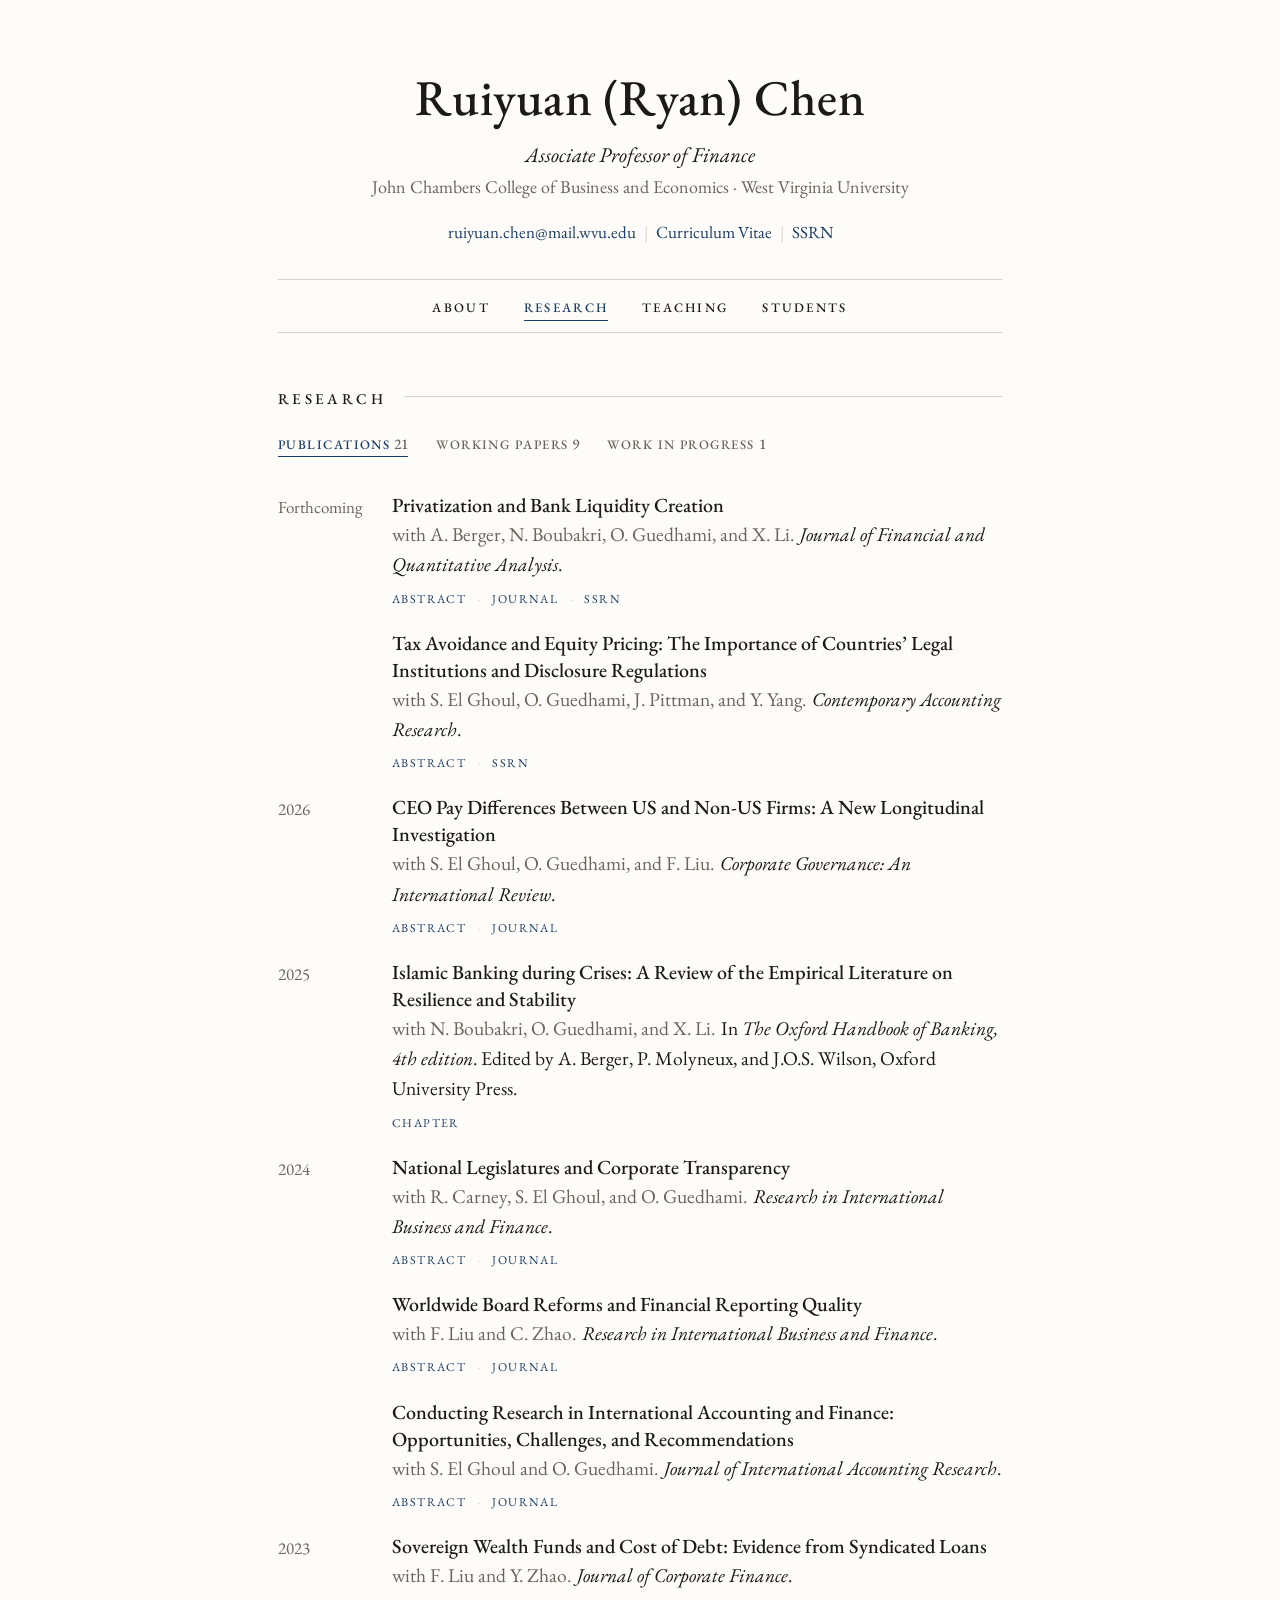
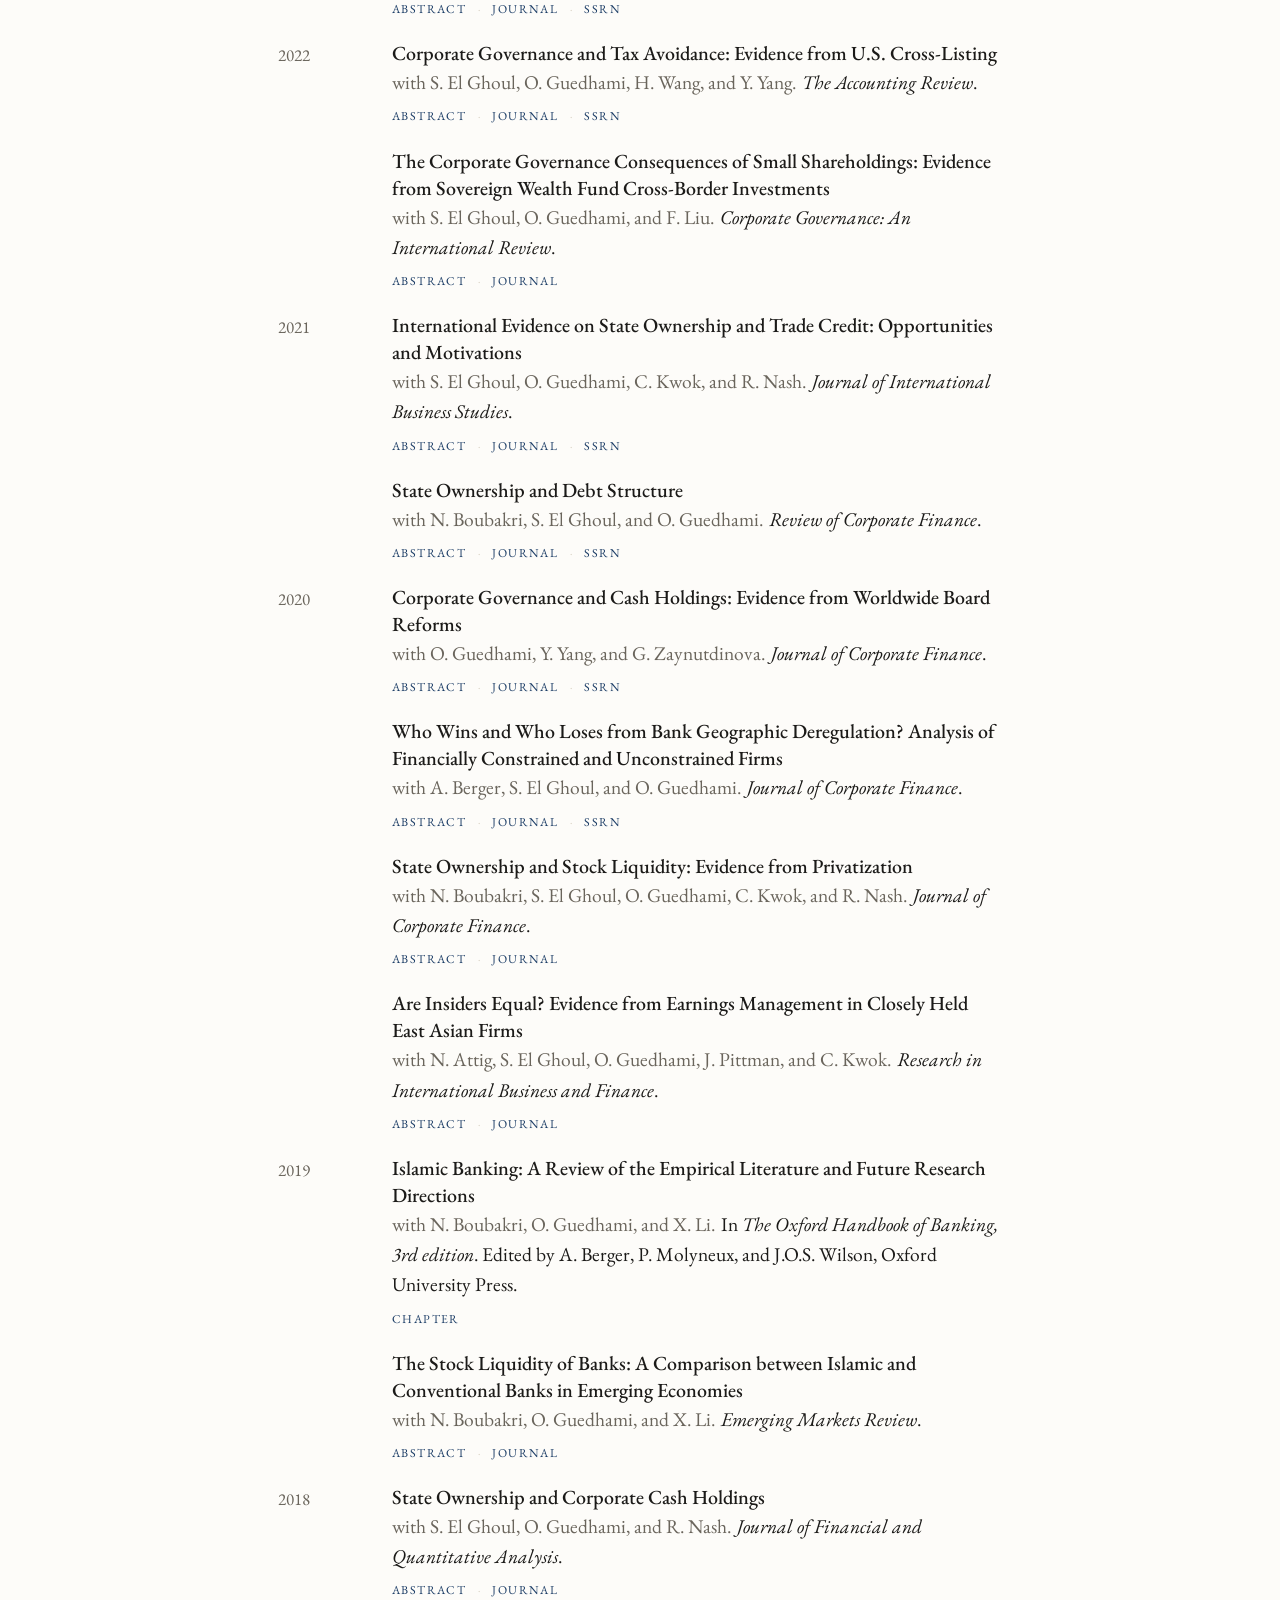
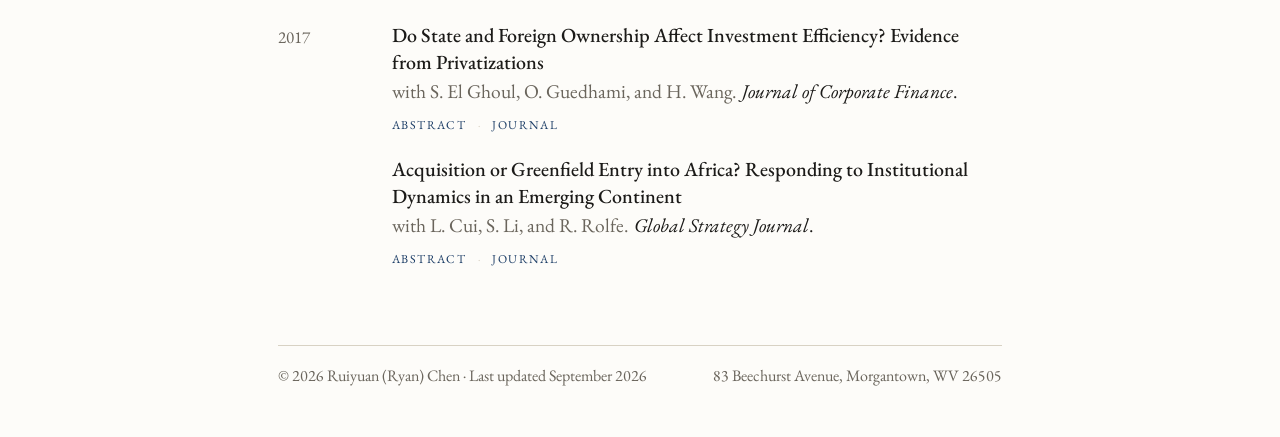
==== publications.html @ dec188d9 "Add files via upload" ====
<!DOCTYPE html>
<html lang="en">
<head>
<meta charset="utf-8">
<meta name="viewport" content="width=device-width, initial-scale=1">
<title>Publications | Ruiyuan (Ryan) Chen</title>
<meta name="description" content="Publications of Ruiyuan (Ryan) Chen, Associate Professor of Finance, West Virginia University.">
<link rel="stylesheet" href="style.css">
</head>
<body>
<div class="wrap">
  <header>
    <h1>Ruiyuan (Ryan) Chen</h1>
    <p class="title-line">Associate Professor of Finance</p>
    <p class="inst">John Chambers College of Business and Economics · West Virginia University</p>
    <p class="contact">
      <a href="mailto:ruiyuan.chen@mail.wvu.edu">ruiyuan.chen@mail.wvu.edu</a><span class="sep">|</span><a href="cv.pdf">Curriculum Vitae</a><span class="sep">|</span><a href="https://papers.ssrn.com/sol3/cf_dev/AbsByAuth.cfm?per_id=2332432">SSRN</a>
      <!-- <span class="sep">|</span><a href="https://scholar.google.com/citations?user=YOUR_ID">Google Scholar</a> -->
    </p>
    <nav aria-label="Sections"><a href="index.html">About</a><a href="publications.html" aria-current="page">Research</a><a href="teaching.html">Teaching</a><a href="students.html">Students</a></nav>
  </header>
  <main>
    <section id="research">
      <h2>Research</h2>
      <nav class="subnav" aria-label="Research sections"><a href="publications.html" aria-current="page">Publications<span class="n">21</span></a><a href="working-papers.html">Working Papers<span class="n">9</span></a><a href="work-in-progress.html">Work in Progress<span class="n">1</span></a></nav>
      <ol class="bib"><li class="entry">
  <span class="yr">Forthcoming</span>
  <div>
    <span class="t"><a href="https://doi.org/10.1017/s0022109026102853">Privatization and Bank Liquidity Creation</a></span>
    <span class="a">with A. Berger, N. Boubakri, O. Guedhami, and X. Li.</span>
    <span class="v"><em>Journal of Financial and Quantitative Analysis</em>.</span>
    <span class="lk"><button type="button" class="abs-toggle" aria-expanded="false" aria-controls="abs-1">Abstract</button> <span class="sep">·</span> <a href="https://doi.org/10.1017/s0022109026102853">Journal</a> <span class="sep">·</span> <a href="https://papers.ssrn.com/sol3/papers.cfm?abstract_id=5033195">SSRN</a></span>
    <div class="abstract" id="abs-1" hidden><p>Building on existing views of state ownership, we examine the impact of banks' privatization on their liquidity creation, a comprehensive measure of net bank output from all portfolio items shown to have favorable economic outcomes. We apply a difference-in-differences approach to over 4,000 banks from 56 countries over 14 years. We find significant increases in liquidity creation post-privatization, consistent with expected changes in incentives, with the impact shaped by the institutional environment. However, privatization reduces liquidity creation during the global financial crisis and other banking crises. Results remain robust to a battery of robustness tests.</p></div>
  </div>
</li>
<li class="entry">
  <span class="yr"></span>
  <div>
    <span class="t"><a href="https://papers.ssrn.com/sol3/papers.cfm?abstract_id=3914068">Tax Avoidance and Equity Pricing: The Importance of Countries’ Legal Institutions and Disclosure Regulations</a></span>
    <span class="a">with S. El Ghoul, O. Guedhami, J. Pittman, and Y. Yang.</span>
    <span class="v"><em>Contemporary Accounting Research</em>.</span>
    <span class="lk"><button type="button" class="abs-toggle" aria-expanded="false" aria-controls="abs-2">Abstract</button> <span class="sep">·</span> <a href="https://papers.ssrn.com/sol3/papers.cfm?abstract_id=3914068">SSRN</a></span>
    <div class="abstract" id="abs-2" hidden><p>In cross-country research, we examine the importance of tax avoidance to equity pricing, and the role that institutional infrastructure may play in shaping this link. Analyzing a sample of firms from 58 non-U.S. countries, we report strong, robust evidence that equity financing costs rise when firms take more aggressive tax positions. Additional analysis implies that stricter investor protection institutions and sound disclosure regulation alleviate investors' concerns about insider diversion, moderating the positive impact of tax avoidance on equity pricing. Collectively, our results suggest that investors recognize the complementarity between insider diversion and tax avoidance in less protective environments.</p></div>
  </div>
</li>
<li class="entry">
  <span class="yr">2026</span>
  <div>
    <span class="t"><a href="https://doi.org/10.1111/corg.70021">CEO Pay Differences Between US and Non-US Firms: A New Longitudinal Investigation</a></span>
    <span class="a">with S. El Ghoul, O. Guedhami, and F. Liu.</span>
    <span class="v"><em>Corporate Governance: An International Review</em>.</span>
    <span class="lk"><button type="button" class="abs-toggle" aria-expanded="false" aria-controls="abs-3">Abstract</button> <span class="sep">·</span> <a href="https://doi.org/10.1111/corg.70021">Journal</a></span>
    <div class="abstract" id="abs-3" hidden><p>Public and academic debates typically portray US CEOs as exceptionally well paid. Yet, evidence on the existence and magnitude of a US CEO pay premium is mixed and dated. This study uses an expanded, longitudinal dataset to identify whether such a pay premium exists and explores potential differences across countries, time, and governance and institutional contexts.</p><p>Using a dataset of over 42,000 firm-year observations from 34 countries during 2001–2018, we document a persistent but heterogeneous US CEO pay premium. Compared with non-US peers, US CEOs receive 23% more total pay and 20% more equity-based compensation, on average, particularly in comparison with CEOs in non-G7 versus G7 countries. Propensity score matching confirms that the results are not driven by systematic firm differences, and analyses of top earners show that these outliers amplify but do not generate the premium. Say-on-pay rules reduce overall pay gaps but intensify the equity-based share. Internationalization raises CEO pay levels, whereas “Americanization” (i.e., US ownership, directors, and cross-listings) boosts both total pay and equity incentives, especially among non-G7 firms. Cohort and time-series analyses reveal convergence in total pay for more recent IPOs and years, but equity-based premiums remain consistently positive.</p></div>
  </div>
</li>
<li class="entry">
  <span class="yr">2025</span>
  <div>
    <span class="t"><a href="https://doi.org/10.1093/oxfordhb/9780198897071.013.20">Islamic Banking during Crises: A Review of the Empirical Literature on Resilience and Stability</a></span>
    <span class="a">with N. Boubakri, O. Guedhami, and X. Li.</span>
    <span class="v">In <em>The Oxford Handbook of Banking, 4th edition</em>. Edited by A. Berger, P. Molyneux, and J.O.S. Wilson, Oxford University Press.</span>
    <span class="lk"><a href="https://doi.org/10.1093/oxfordhb/9780198897071.013.20">Chapter</a></span>
    
  </div>
</li>
<li class="entry">
  <span class="yr">2024</span>
  <div>
    <span class="t"><a href="https://doi.org/10.1016/j.ribaf.2024.102441">National Legislatures and Corporate Transparency</a></span>
    <span class="a">with R. Carney, S. El Ghoul, and O. Guedhami.</span>
    <span class="v"><em>Research in International Business and Finance</em>.</span>
    <span class="lk"><button type="button" class="abs-toggle" aria-expanded="false" aria-controls="abs-5">Abstract</button> <span class="sep">·</span> <a href="https://doi.org/10.1016/j.ribaf.2024.102441">Journal</a></span>
    <div class="abstract" id="abs-5" hidden><p><b>Purpose</b> – The purpose of this study is to posit and test whether the presence and structure of national legislatures can account for the varying degree of corporate transparency displayed by firms operating in emerging economies.</p><p><b>Design/methodology/approach</b> – We conducted tests using a sample of 226,088 firm-level observations spanning 81 countries over the period 1990–2014.</p><p><b>Findings</b> – Firms located in political regimes which lack national legislatures display a lower level of transparency than those in regimes with semi-competitive legislative elections, and these in turn display lower transparency than firms located in countries with competitive elections.</p><p><b>Research implications</b> – Although scholars have emphasized the importance of investigating how institutions impact corporate transparency, and the research opportunities associated with studying these dynamics in the context of emerging economies, we are unaware of any prior work that differentiates among the types of formal institutional structures found among authoritarian regimes. Given that around two-thirds of emerging economies are governed by an authoritarian regime, our study begins to address an important gap in the literature by showing how the make-up of national legislatures influences firm outcomes with respect to an arena that is fundamental to the functioning of a market economy – information disclosure.</p><p><b>Originality/value</b> – We introduce a novel measure of institutional variation – multi-party legislatures. For decades, theoretical work has focused on firm performance in the context of advanced economies. But because they are almost always democratic, there is no variation with regard to whether the legislature allows for multi-party representation. By allowing this institutional structure to vary, we extend the understanding of corporate transparency in nondemocracies, the most common form of government among emerging economies.</p></div>
  </div>
</li>
<li class="entry">
  <span class="yr"></span>
  <div>
    <span class="t"><a href="https://doi.org/10.1016/j.ribaf.2024.102239">Worldwide Board Reforms and Financial Reporting Quality</a></span>
    <span class="a">with F. Liu and C. Zhao.</span>
    <span class="v"><em>Research in International Business and Finance</em>.</span>
    <span class="lk"><button type="button" class="abs-toggle" aria-expanded="false" aria-controls="abs-6">Abstract</button> <span class="sep">·</span> <a href="https://doi.org/10.1016/j.ribaf.2024.102239">Journal</a></span>
    <div class="abstract" id="abs-6" hidden><p>This study assesses whether and how corporate board reforms affect firms' financial reporting practices. Using a sample of 40 countries and employing a difference-in-differences design, we find that corporate board reforms reduce firms' real earnings manipulation and discretionary accruals. These results remain robust after addressing endogeneity concerns and conducting additional robustness tests. Further analyses show that the decrease in earnings management following board reforms is attributable to the mitigation of agency problems and information asymmetry. By shedding light on this mechanism, our paper contributes to the literature by demonstrating how board reforms can enhance firm value.</p></div>
  </div>
</li>
<li class="entry">
  <span class="yr"></span>
  <div>
    <span class="t"><a href="https://doi.org/10.2308/jiar-2023-017">Conducting Research in International Accounting and Finance: Opportunities, Challenges, and Recommendations</a></span>
    <span class="a">with S. El Ghoul and O. Guedhami.</span>
    <span class="v"><em>Journal of International Accounting Research</em>.</span>
    <span class="lk"><button type="button" class="abs-toggle" aria-expanded="false" aria-controls="abs-7">Abstract</button> <span class="sep">·</span> <a href="https://doi.org/10.2308/jiar-2023-017">Journal</a></span>
    <div class="abstract" id="abs-7" hidden><p>We aim to raise awareness of the benefits of conducting international research rather than just single-country studies (which tend to be dominated by U.S. data). We outline the key challenges in terms of data collection and empirical design and propose various data sources for country-level variables, including formal and informal institutions. We also describe several hands-on approaches that are suitable in a crosscountry setting.</p></div>
  </div>
</li>
<li class="entry">
  <span class="yr">2023</span>
  <div>
    <span class="t"><a href="https://doi.org/10.1016/j.jcorpfin.2023.102446">Sovereign Wealth Funds and Cost of Debt: Evidence from Syndicated Loans</a></span>
    <span class="a">with F. Liu and Y. Zhao.</span>
    <span class="v"><em>Journal of Corporate Finance</em>.</span>
    <span class="lk"><button type="button" class="abs-toggle" aria-expanded="false" aria-controls="abs-8">Abstract</button> <span class="sep">·</span> <a href="https://doi.org/10.1016/j.jcorpfin.2023.102446">Journal</a> <span class="sep">·</span> <a href="https://papers.ssrn.com/sol3/papers.cfm?abstract_id=4361374">SSRN</a></span>
    <div class="abstract" id="abs-8" hidden><p>We examine how sovereign wealth fund (SWF) investments affect target firms' cost of debt. Using a large sample across 39 countries from 2004 to 2019, and applying a difference-in-differences (DiD) approach, we find that the loan spread of target firms decreases after equity investment by SWFs. This result holds when we use alternative specifications, and address endogeneity issues. Moreover, the negative effect is more pronounced for borrowing firms with higher risk. We also show that SWFs help reduce the cost of debt when they have a strong connection with the lead banks.</p></div>
  </div>
</li>
<li class="entry">
  <span class="yr">2022</span>
  <div>
    <span class="t"><a href="https://doi.org/10.2308/tar-2019-0296">Corporate Governance and Tax Avoidance: Evidence from U.S. Cross-Listing</a></span>
    <span class="a">with S. El Ghoul, O. Guedhami, H. Wang, and Y. Yang.</span>
    <span class="v"><em>The Accounting Review</em>.</span>
    <span class="lk"><button type="button" class="abs-toggle" aria-expanded="false" aria-controls="abs-9">Abstract</button> <span class="sep">·</span> <a href="https://doi.org/10.2308/tar-2019-0296">Journal</a> <span class="sep">·</span> <a href="https://papers.ssrn.com/sol3/papers.cfm?abstract_id=3409587">SSRN</a></span>
    <div class="abstract" id="abs-9" hidden><p>Using a sample of firms from 51 countries and a difference-in-differences approach that exploits corporate governance shocks induced by cross-listing in the U.S., we find that firms tend to engage in less tax avoidance after cross-listing. This effect is more pronounced for firms that experience significant improvements in corporate governance, and for firms from countries with weaker shareholder protection and disclosure requirements. Taken together, the results indicate that cross-listing in the U.S. helps align the interests of managers and shareholders and reduces managerial diversion.</p></div>
  </div>
</li>
<li class="entry">
  <span class="yr"></span>
  <div>
    <span class="t"><a href="https://doi.org/10.1111/corg.12445">The Corporate Governance Consequences of Small Shareholdings: Evidence from Sovereign Wealth Fund Cross-Border Investments</a></span>
    <span class="a">with S. El Ghoul, O. Guedhami, and F. Liu.</span>
    <span class="v"><em>Corporate Governance: An International Review</em>.</span>
    <span class="lk"><button type="button" class="abs-toggle" aria-expanded="false" aria-controls="abs-10">Abstract</button> <span class="sep">·</span> <a href="https://doi.org/10.1111/corg.12445">Journal</a></span>
    <div class="abstract" id="abs-10" hidden><p><b>Research Question/Issue:</b> Existing research on sovereign wealth funds (SWFs) has largely explored how they affect target firm value, overlooking the role they play in corporate governance. This paper examines the impact of SWFs' cross-border equity acquisitions on targets' corporate governance and the role the institutional environment of SWF countries plays in shaping this impact.</p><p><b>Research Findings/Insights:</b> We use a difference-in-differences approach and find that, on average, SWF investments are negatively related to target firms' corporate governance. This impact holds for small SWF cross-border equity investments only and is stronger for firms that are weakly governed and for those located in jurisdictions with weak shareholder protection. The negative relation is more pronounced when SWFs' home countries have lower-quality investor protection, corruption control, governmental effectiveness, and law enforcement than their host countries. We find further that SWF investments are positively associated with target firms' earnings management and negatively associated with investment efficiency. Finally, target firm value is found to decrease after SWF investments.</p><p><b>Theoretical/Academic Implications:</b> The evidence that SWFs' small equity investments are detrimental to target firms' corporate governance is broadly consistent with the view that SWFs are passive investors. Managers can exploit this passivity, as evidenced by higher earnings management, reduced investment efficiency, and lower firm value.</p><p><b>Practitioner/Policy Implications:</b> This study has important policy implications for investors, SWF managers, and policymakers. The passive role of SWFs in corporate governance should prompt minority shareholders to look for alternative monitoring mechanisms. Moreover, SWF managers may realize the need to target firms with strong corporate governance at the outset to compensate for the post-acquisition decline. Host country policymakers may need to condition SWF investments on commitments to improve the corporate governance of investee firms, which would be akin to the performance requirements imposed on inward foreign direct investment (FDI). This is particularly relevant for SWFs from countries with weak institutions that are targeting countries with strong institutions.</p></div>
  </div>
</li>
<li class="entry">
  <span class="yr">2021</span>
  <div>
    <span class="t"><a href="https://doi.org/10.1057/s41267-021-00406-5">International Evidence on State Ownership and Trade Credit: Opportunities and Motivations</a></span>
    <span class="a">with S. El Ghoul, O. Guedhami, C. Kwok, and R. Nash.</span>
    <span class="v"><em>Journal of International Business Studies</em>.</span>
    <span class="lk"><button type="button" class="abs-toggle" aria-expanded="false" aria-controls="abs-11">Abstract</button> <span class="sep">·</span> <a href="https://doi.org/10.1057/s41267-021-00406-5">Journal</a> <span class="sep">·</span> <a href="https://papers.ssrn.com/sol3/papers.cfm?abstract_id=3103467">SSRN</a></span>
    <div class="abstract" id="abs-11" hidden><p>Recent events, most notably the Global Financial Crisis and the COVID-19 pandemic, have made it increasingly apparent that liquidity is synonymous with corporate survival. In this paper, we explore how governments can fulfill an important need as suppliers of liquidity. Building on the financing advantage view of state ownership, we theorize how state-owned enterprises (SOEs) may provide capital by offering trade credit to customer firms. The data indicate a positive relation between the level of state ownership and the provision of trade credit. Using an institution-focused framework, we further determine that the nation's institutional environment systematically affects the opportunities and motivations for SOEs to grant trade credit. Specifically, we find that SOEs grant more trade credit in countries with less developed financial markets, weaker legal protection of creditors, less comprehensive information-sharing mechanisms, more collectivist societies, left-wing governments, and higher levels of unemployment. Firm-level factors also influence the credit-granting decisions of SOEs, with SOEs with lower levels of state ownership and higher extents of internationalization offering lower amounts of trade credit. Overall, our study offers novel insights regarding the important role of state-owned firms as providers of liquidity.</p></div>
  </div>
</li>
<li class="entry">
  <span class="yr"></span>
  <div>
    <span class="t"><a href="https://doi.org/10.1561/114.00000006">State Ownership and Debt Structure</a></span>
    <span class="a">with N. Boubakri, S. El Ghoul, and O. Guedhami.</span>
    <span class="v"><em>Review of Corporate Finance</em>.</span>
    <span class="lk"><button type="button" class="abs-toggle" aria-expanded="false" aria-controls="abs-12">Abstract</button> <span class="sep">·</span> <a href="https://doi.org/10.1561/114.00000006">Journal</a> <span class="sep">·</span> <a href="https://papers.ssrn.com/sol3/papers.cfm?abstract_id=3773588">SSRN</a></span>
    <div class="abstract" id="abs-12" hidden><p>We provide the first firm-level evidence of the relation between state ownership and debt structure. Using an international sample of newly privatized firms (NPFs) from 76 countries over the 1998–2017 period, we find that state ownership is associated with a more diversified debt structure. This evidence is more pronounced for higher levels of state control, and is robust to accounting for endogeneity, using alternative samples, and controlling for other owner types. Additional analysis shows that our main evidence is consistent with the soft budget constraint, political, and social views of state ownership. Our results have several policy implications for financial system stability and the efficient allocation of financial resources in the economy.</p></div>
  </div>
</li>
<li class="entry">
  <span class="yr">2020</span>
  <div>
    <span class="t"><a href="https://doi.org/10.1016/j.jcorpfin.2020.101771">Corporate Governance and Cash Holdings: Evidence from Worldwide Board Reforms</a></span>
    <span class="a">with O. Guedhami, Y. Yang, and G. Zaynutdinova.</span>
    <span class="v"><em>Journal of Corporate Finance</em>.</span>
    <span class="lk"><button type="button" class="abs-toggle" aria-expanded="false" aria-controls="abs-13">Abstract</button> <span class="sep">·</span> <a href="https://doi.org/10.1016/j.jcorpfin.2020.101771">Journal</a> <span class="sep">·</span> <a href="https://papers.ssrn.com/sol3/papers.cfm?abstract_id=3554827">SSRN</a></span>
    <div class="abstract" id="abs-13" hidden><p>Using staggered board reforms as a quasi-natural experiment and a difference-in-differences approach, this study examines the impact of corporate governance on cash holdings in 41 countries. We find that board reforms are followed by significant reductions in cash holdings. This effect is more pronounced for firms with weaker pre-reform corporate governance and for firms from countries with weaker institutional environments. Analysis of cash spending suggests that, following board reforms, firms are more likely to use cash to increase R&amp;D expenditures, dividend payouts, and share repurchases, but not to increase capital or acquisition expenditures. Finally, the results indicate that enhanced corporate governance following board reforms leads to higher (lower) cash (dividend payouts) values, consistent with the view that board reforms strengthen corporate governance.</p></div>
  </div>
</li>
<li class="entry">
  <span class="yr"></span>
  <div>
    <span class="t"><a href="https://doi.org/10.1016/j.jcorpfin.2020.101775">Who Wins and Who Loses from Bank Geographic Deregulation? Analysis of Financially Constrained and Unconstrained Firms</a></span>
    <span class="a">with A. Berger, S. El Ghoul, and O. Guedhami.</span>
    <span class="v"><em>Journal of Corporate Finance</em>.</span>
    <span class="lk"><button type="button" class="abs-toggle" aria-expanded="false" aria-controls="abs-14">Abstract</button> <span class="sep">·</span> <a href="https://doi.org/10.1016/j.jcorpfin.2020.101775">Journal</a> <span class="sep">·</span> <a href="https://papers.ssrn.com/sol3/papers.cfm?abstract_id=3185751">SSRN</a></span>
    <div class="abstract" id="abs-14" hidden><p>A key issue in the finance-growth nexus literature is endogeneity – economic growth may drive finance as well as finance driving growth. Some research addresses endogeneity using relatively exogenous shocks from U.S. bank geographic deregulation, often documenting favorable economic effects. We connect deregulation shocks for the first time to individual firm growth in a model that differentiates sources of external financing – short-term debt, long-term debt, and equity. Our results suggest that deregulation increases firm growth overall and this growth is fueled by all three external funding sources. However, benefits accrue only to relatively financially unconstrained firms, while relatively constrained firms lose.</p></div>
  </div>
</li>
<li class="entry">
  <span class="yr"></span>
  <div>
    <span class="t"><a href="https://doi.org/10.1016/j.jcorpfin.2020.101763">State Ownership and Stock Liquidity: Evidence from Privatization</a></span>
    <span class="a">with N. Boubakri, S. El Ghoul, O. Guedhami, C. Kwok, and R. Nash.</span>
    <span class="v"><em>Journal of Corporate Finance</em>.</span>
    <span class="lk"><button type="button" class="abs-toggle" aria-expanded="false" aria-controls="abs-15">Abstract</button> <span class="sep">·</span> <a href="https://doi.org/10.1016/j.jcorpfin.2020.101763">Journal</a></span>
    <div class="abstract" id="abs-15" hidden><p>We provide unique firm-level evidence of the relation between state ownership and stock liquidity. Using a broad sample of newly privatized firms (NPFs) from 53 countries over the period 1994–2014, our study identifies a non-monotonic association between state ownership and stock liquidity. The inverse U-shaped relation is consistent with trade-offs between costs and benefits of state ownership and suggests an optimal level of government shareholdings that maximizes stock liquidity of NPFs. We further identify that the inflection point from the cost/benefit trade-off is contingent upon characteristics of the nation's institutional environment.</p></div>
  </div>
</li>
<li class="entry">
  <span class="yr"></span>
  <div>
    <span class="t"><a href="https://doi.org/10.1016/j.ribaf.2020.101243">Are Insiders Equal? Evidence from Earnings Management in Closely Held East Asian Firms</a></span>
    <span class="a">with N. Attig, S. El Ghoul, O. Guedhami, J. Pittman, and C. Kwok.</span>
    <span class="v"><em>Research in International Business and Finance</em>.</span>
    <span class="lk"><button type="button" class="abs-toggle" aria-expanded="false" aria-controls="abs-16">Abstract</button> <span class="sep">·</span> <a href="https://doi.org/10.1016/j.ribaf.2020.101243">Journal</a></span>
    <div class="abstract" id="abs-16" hidden><p>In analyzing newly collected data on the ultimate ownership structure of publicly traded firms in nine East Asian economies, we contribute to international accounting research by providing evidence on earnings management in insider-controlled firms in this region. We find that family-controlled firms engage in less (more) accrual-based (real) earnings management than other insider-controlled firms. Our analysis suggests that controlling families, unlike other types of ultimate owners, tend to substitute real earnings management for accrual-based earnings management. To help empirically clarify the role that two incentives (entrenchment versus signaling) play in driving the substitution between real and accruals-based earnings management, we examine their valuation impact and find that both types negatively affect the future valuation of family firms. In another set of results consistent with expectations, we document that country-level investor protection and firm external financing demand shape the practice of earnings management in family-controlled firms.</p></div>
  </div>
</li>
<li class="entry">
  <span class="yr">2019</span>
  <div>
    <span class="t"><a href="https://doi.org/10.1093/oxfordhb/9780198824633.013.13">Islamic Banking: A Review of the Empirical Literature and Future Research Directions</a></span>
    <span class="a">with N. Boubakri, O. Guedhami, and X. Li.</span>
    <span class="v">In <em>The Oxford Handbook of Banking, 3rd edition</em>. Edited by A. Berger, P. Molyneux, and J.O.S. Wilson, Oxford University Press.</span>
    <span class="lk"><a href="https://doi.org/10.1093/oxfordhb/9780198824633.013.13">Chapter</a></span>
    
  </div>
</li>
<li class="entry">
  <span class="yr"></span>
  <div>
    <span class="t"><a href="https://doi.org/10.1016/j.ememar.2019.03.006">The Stock Liquidity of Banks: A Comparison between Islamic and Conventional Banks in Emerging Economies</a></span>
    <span class="a">with N. Boubakri, O. Guedhami, and X. Li.</span>
    <span class="v"><em>Emerging Markets Review</em>.</span>
    <span class="lk"><button type="button" class="abs-toggle" aria-expanded="false" aria-controls="abs-18">Abstract</button> <span class="sep">·</span> <a href="https://doi.org/10.1016/j.ememar.2019.03.006">Journal</a></span>
    <div class="abstract" id="abs-18" hidden><p>We explore the stock liquidity of Islamic banks (IBs) and matching conventional banks (CBs) in emerging economies. We find that IBs have higher stock liquidity than CBs, suggesting that investors prefer IBs' stocks and neglect what they consider to be “sin stocks” (i.e., CBs' stocks), which do not conform to their religious beliefs. We also find that the liquidity effects are particularly important for small IBs, and during the global financial crisis. This evidence is stronger in countries with less developed banking sectors and weaker bank supervision and regulation. Hence, faith-driven investors tend to value more norm-conforming stocks (i.e., IBs) during times of distress and uncertainty, and in weaker regulatory environments.</p></div>
  </div>
</li>
<li class="entry">
  <span class="yr">2018</span>
  <div>
    <span class="t"><a href="https://doi.org/10.1017/s0022109018000236">State Ownership and Corporate Cash Holdings</a></span>
    <span class="a">with S. El Ghoul, O. Guedhami, and R. Nash.</span>
    <span class="v"><em>Journal of Financial and Quantitative Analysis</em>.</span>
    <span class="lk"><button type="button" class="abs-toggle" aria-expanded="false" aria-controls="abs-19">Abstract</button> <span class="sep">·</span> <a href="https://doi.org/10.1017/s0022109018000236">Journal</a></span>
    <div class="abstract" id="abs-19" hidden><p>Using a unique sample of newly privatized firms from 59 countries, this article provides new evidence about the agency costs of state ownership and new insight into the corporate governance role of country-level institutions. Consistent with agency theory, we find strong and robust evidence that state ownership is positively related to corporate cash holdings. Moreover, we find that the strength of country-level institutions affects the relation between state ownership and the value of cash holdings. In particular, as state ownership increases, markets discount the value of cash holdings more in countries with weaker institutions.</p></div>
  </div>
</li>
<li class="entry">
  <span class="yr">2017</span>
  <div>
    <span class="t"><a href="https://doi.org/10.1016/j.jcorpfin.2014.09.001">Do State and Foreign Ownership Affect Investment Efficiency? Evidence from Privatizations</a></span>
    <span class="a">with S. El Ghoul, O. Guedhami, and H. Wang.</span>
    <span class="v"><em>Journal of Corporate Finance</em>.</span>
    <span class="lk"><button type="button" class="abs-toggle" aria-expanded="false" aria-controls="abs-20">Abstract</button> <span class="sep">·</span> <a href="https://doi.org/10.1016/j.jcorpfin.2014.09.001">Journal</a></span>
    <div class="abstract" id="abs-20" hidden><p>Using the high-power setting of newly privatized firms from 64 countries, we examine the relationship between ownership type and firm-level capital allocations as captured by the sensitivity of investment expenditure to investment opportunities. Consistent with our predictions that government and foreign institutional owners are associated with different levels of information asymmetry and agency problems, we find strong and robust evidence that government (foreign) ownership weakens (strengthens) investment-Q sensitivity, thereby increasing investment inefficiency (efficiency). Moreover, we find that the relation between foreign ownership and investment efficiency is stronger when governments relinquish control and country-level governance institutions are weaker. Overall, our findings highlight the important role of ownership type in determining firms' investment behavior and efficiency.</p></div>
  </div>
</li>
<li class="entry">
  <span class="yr"></span>
  <div>
    <span class="t"><a href="https://doi.org/10.1002/gsj.1153">Acquisition or Greenfield Entry into Africa? Responding to Institutional Dynamics in an Emerging Continent</a></span>
    <span class="a">with L. Cui, S. Li, and R. Rolfe.</span>
    <span class="v"><em>Global Strategy Journal</em>.</span>
    <span class="lk"><button type="button" class="abs-toggle" aria-expanded="false" aria-controls="abs-21">Abstract</button> <span class="sep">·</span> <a href="https://doi.org/10.1002/gsj.1153">Journal</a></span>
    <div class="abstract" id="abs-21" hidden><p><b>Research Summary:</b> Foreign direct investment establishment mode literature has focused on the impact of unidimensional measures of institutional status, despite that institutional environments in emerging economies undergo substantial and continuous changes in multiple dimensions. This study integrates the dynamic institution-based view with the theoretical construct of institutional competitive advantages to examine the heterogeneous strategic responses of investing firms to host country institutional dynamics. Empirical results from 2,245 FDIs into Africa during the period 2008–2013 show that multinational enterprises (MNEs) are more likely to adopt: (1) a greenfield mode in countries with rapid development of formal institutions; and (2) an acquisition mode in countries with rapid development of factor markets. Moreover, the regional experience of MNEs strengthens the first effect, while the institutional ties strengthen both effects.</p><p><b>Managerial Summary:</b> The dynamic development of a host country's institutional and factor market conditions is a critical consideration for multinational enterprises when entering emerging countries. By studying 2,245 foreign direct investments into Africa during the period 2008–2013, we find that MNEs are more likely to enter African countries that have formal institutions that are rapidly improving via greenfield investments. This is especially true for those MNEs with prior investment experience in Africa or with local government connections. We also find that acquisition modes are more likely to be adopted in African countries with rapidly improving factor market conditions, especially by MNEs with local government connections. We promote a dynamic perspective for MNEs for assessing business opportunities and entry modes in Africa.</p></div>
  </div>
</li></ol>
    </section>
  </main>
  <footer><span>© 2026 Ruiyuan (Ryan) Chen · Last updated September 2026</span><span>83 Beechurst Avenue, Morgantown, WV 26505</span></footer>
</div>
<script>
  document.querySelectorAll('.abs-toggle').forEach(function (b) {
    b.addEventListener('click', function () {
      var p = document.getElementById(b.getAttribute('aria-controls'));
      var open = b.getAttribute('aria-expanded') === 'true';
      b.setAttribute('aria-expanded', String(!open)); p.hidden = open;
    });
  });
</script>
</body>
</html>
---- style.css ----
/* Ruiyuan (Ryan) Chen — site styles */
@font-face{font-family:'EB Garamond';font-style:normal;font-weight:400;font-display:swap;src:url([data-uri]) format('woff2');}
@font-face{font-family:'EB Garamond';font-style:italic;font-weight:400;font-display:swap;src:url([data-uri]) format('woff2');}
@font-face{font-family:'EB Garamond';font-style:normal;font-weight:500;font-display:swap;src:url([data-uri]) format('woff2');}
@font-face{font-family:'EB Garamond';font-style:normal;font-weight:600;font-display:swap;src:url([data-uri]) format('woff2');}

  :root {
    --bg: #fdfcf9; --text: #1b1a18; --muted: #6a655c; --rule: #d8d2c4; --link: #1c3d66; --soft: #f4f1ea;
    --serif: "EB Garamond", "Garamond", "Iowan Old Style", Georgia, serif;
  }
  @media (prefers-color-scheme: dark) {
    :root:not([data-theme="light"]) { --bg: #151412; --text: #ebe7de; --muted: #a39d90; --rule: #36332d; --link: #a8c4e6; --soft: #1e1c19; }
  }
  :root[data-theme="dark"] { --bg: #151412; --text: #ebe7de; --muted: #a39d90; --rule: #36332d; --link: #a8c4e6; --soft: #1e1c19; }
  * { box-sizing: border-box; }
  html { scroll-behavior: smooth; }
  body {
    margin: 0; background: var(--bg); color: var(--text);
    font: 400 19.5px/1.55 var(--serif); font-variant-numeric: oldstyle-nums proportional-nums;
    -webkit-font-smoothing: antialiased; text-rendering: optimizeLegibility;
  }
  a { color: var(--link); text-decoration: none; }
  a:hover { text-decoration: underline; text-decoration-thickness: 1px; text-underline-offset: 3px; }
  .wrap { max-width: 780px; margin: 0 auto; padding: 0 28px; }

  header { text-align: center; padding: 72px 0 0; }
  header h1 { font-weight: 500; font-size: 50px; line-height: 1.05; letter-spacing: .005em; margin: 0 0 14px; }
  .title-line { font-style: italic; font-size: 21px; margin: 0; color: var(--text); }
  .inst { margin: 2px 0 0; color: var(--muted); font-size: 18px; }
  .contact { margin: 18px 0 0; font-size: 17px; color: var(--muted); display: flex; flex-wrap: wrap; justify-content: center; align-items: baseline; row-gap: 2px; }
  .contact a { color: var(--link); white-space: nowrap; }
  .contact .sep, .lk .sep { color: var(--rule); margin: 0 8px; }
  nav { margin: 34px 0 0; border-top: 1px solid var(--rule); border-bottom: 1px solid var(--rule); padding: 11px 0; display: flex; justify-content: center; gap: 34px; flex-wrap: wrap; }
  nav a { color: var(--text); font-variant-caps: all-small-caps; letter-spacing: .12em; font-size: 19px; font-weight: 500; }
  nav a:hover { color: var(--link); text-decoration: none; }

  section { padding: 48px 0 0; }
  h2 {
    font-weight: 500; font-size: 21px; font-variant-caps: all-small-caps; letter-spacing: .16em;
    display: flex; align-items: center; gap: 18px; margin: 0 0 22px; color: var(--text);
  }
  h2::after { content: ""; flex: 1; border-top: 1px solid var(--rule); }
  h3 { font-weight: 500; font-style: italic; font-size: 21px; margin: 34px 0 10px; }

  .about { display: grid; grid-template-columns: minmax(0, 1fr) 170px; gap: 34px; align-items: start; }
  .about p { margin: 0 0 14px; hyphens: auto; }
  .photo { position: relative; width: 170px; height: 208px; overflow: hidden; background: var(--soft); border: 1px solid var(--rule);
           display: flex; align-items: center; justify-content: center; font-size: 46px; color: var(--muted); }
  .photo img { position: absolute; inset: 0; width: 100%; height: 100%; object-fit: cover; }
  .fields { margin: 4px 0 0; font-style: italic; color: var(--muted); }
  .facts { display: grid; grid-template-columns: 1fr 1fr; gap: 30px; margin-top: 26px; font-size: 17.5px; }
  .facts h4 { font-weight: 500; font-variant-caps: all-small-caps; letter-spacing: .12em; font-size: 17px; margin: 0 0 6px; color: var(--muted); }
  .facts ul { list-style: none; margin: 0; padding: 0; } .facts li { padding: 2px 0; }

  ol.bib { list-style: none; margin: 0; padding: 0; }
  .entry { display: grid; grid-template-columns: 96px minmax(0, 1fr); gap: 18px; padding: 9px 0 11px; }
  .yr { color: var(--muted); font-size: 17px; padding-top: 2px; font-variant-numeric: lining-nums tabular-nums; }
  .entry .t { display: block; font-weight: 500; font-size: 20px; line-height: 1.35; }
  .entry .t a { color: var(--text); }
  .entry .t a:hover { color: var(--link); }
  .entry .a { color: var(--muted); } .entry .v { margin-left: 2px; }
  .entry .lk { display: block; margin-top: 3px; font-variant-caps: all-small-caps; letter-spacing: .08em; font-size: 17.5px; }
  .abs-toggle { font: inherit; letter-spacing: inherit; font-variant-caps: inherit; color: var(--link); background: none; border: 0; padding: 0; cursor: pointer; }
  .abs-toggle:hover { text-decoration: underline; text-underline-offset: 3px; }
  .abstract { margin: 10px 0 6px; padding: 2px 0 2px 18px; border-left: 2px solid var(--rule); font-size: 17.5px; line-height: 1.55; color: var(--text); }
  .abstract p { margin: 0 0 8px; } .abstract p:last-child { margin: 0; }
  .abstract[hidden] { display: none; }
  .st { font-style: italic; color: var(--muted); }
  .wip { list-style: none; margin: 0; padding: 0 0 0 114px; } .wip li { padding: 5px 0; } .wip .t { font-weight: 500; } .wip .a { color: var(--muted); }

  .rows { list-style: none; margin: 0; padding: 0; }
  .rows li { display: flex; justify-content: space-between; gap: 2px 24px; flex-wrap: wrap; padding: 8px 0; border-bottom: 1px dotted var(--rule); }
  .r2 { color: var(--muted); font-size: 17.5px; } .r-role { color: var(--muted); font-style: italic; font-size: 17.5px; margin-left: 4px; }

  footer { margin-top: 64px; border-top: 1px solid var(--rule); padding: 18px 0 48px; color: var(--muted); font-size: 16px; display: flex; justify-content: space-between; flex-wrap: wrap; gap: 8px; }

  @media (max-width: 680px) {
    body { font-size: 18.5px; }
    .wrap { padding: 0 18px; }
    header { padding-top: 44px; }
    header h1 { font-size: 38px; }
    nav { gap: 6px 18px; }
    nav a { font-size: 17.5px; letter-spacing: .1em; }
    .contact { line-height: 1.8; }
    .about { grid-template-columns: 1fr; }
    .photo { width: 120px; height: 148px; font-size: 34px; order: -1; }
    .facts { grid-template-columns: 1fr; gap: 18px; }
    .entry { grid-template-columns: 1fr; gap: 0; }
    .yr:empty { display: none; }
    .wip { padding-left: 0; }
  }

  nav a[aria-current="page"] { color: var(--link); box-shadow: inset 0 -1px 0 currentColor; }
  .jump { margin: -8px 0 8px; font-variant-caps: all-small-caps; letter-spacing: .08em; font-size: 17.5px; color: var(--muted); }
  .jump a + a::before { content: "·"; color: var(--rule); margin: 0 10px; }
  a:focus-visible, button:focus-visible { outline: 2px solid var(--link); outline-offset: 3px; border-radius: 2px; }
  nav.subnav { margin: -6px 0 26px; padding: 0; border: 0; justify-content: flex-start; gap: 6px 28px; }
  nav.subnav a { font-size: 18px; letter-spacing: .08em; color: var(--muted); font-weight: 500; }
  nav.subnav a:hover { color: var(--link); }
  nav.subnav a[aria-current="page"] { color: var(--link); box-shadow: inset 0 -1px 0 currentColor; }
  nav.subnav .n { font-variant-caps: normal; font-variant-numeric: lining-nums; letter-spacing: 0; font-size: 15px; margin-left: 4px; color: var(--muted); }
  @media (max-width: 680px) { nav.subnav { gap: 4px 18px; } nav.subnav a { font-size: 17px; } }
  .page-lede { margin: -6px 0 18px; color: var(--muted); font-style: italic; }
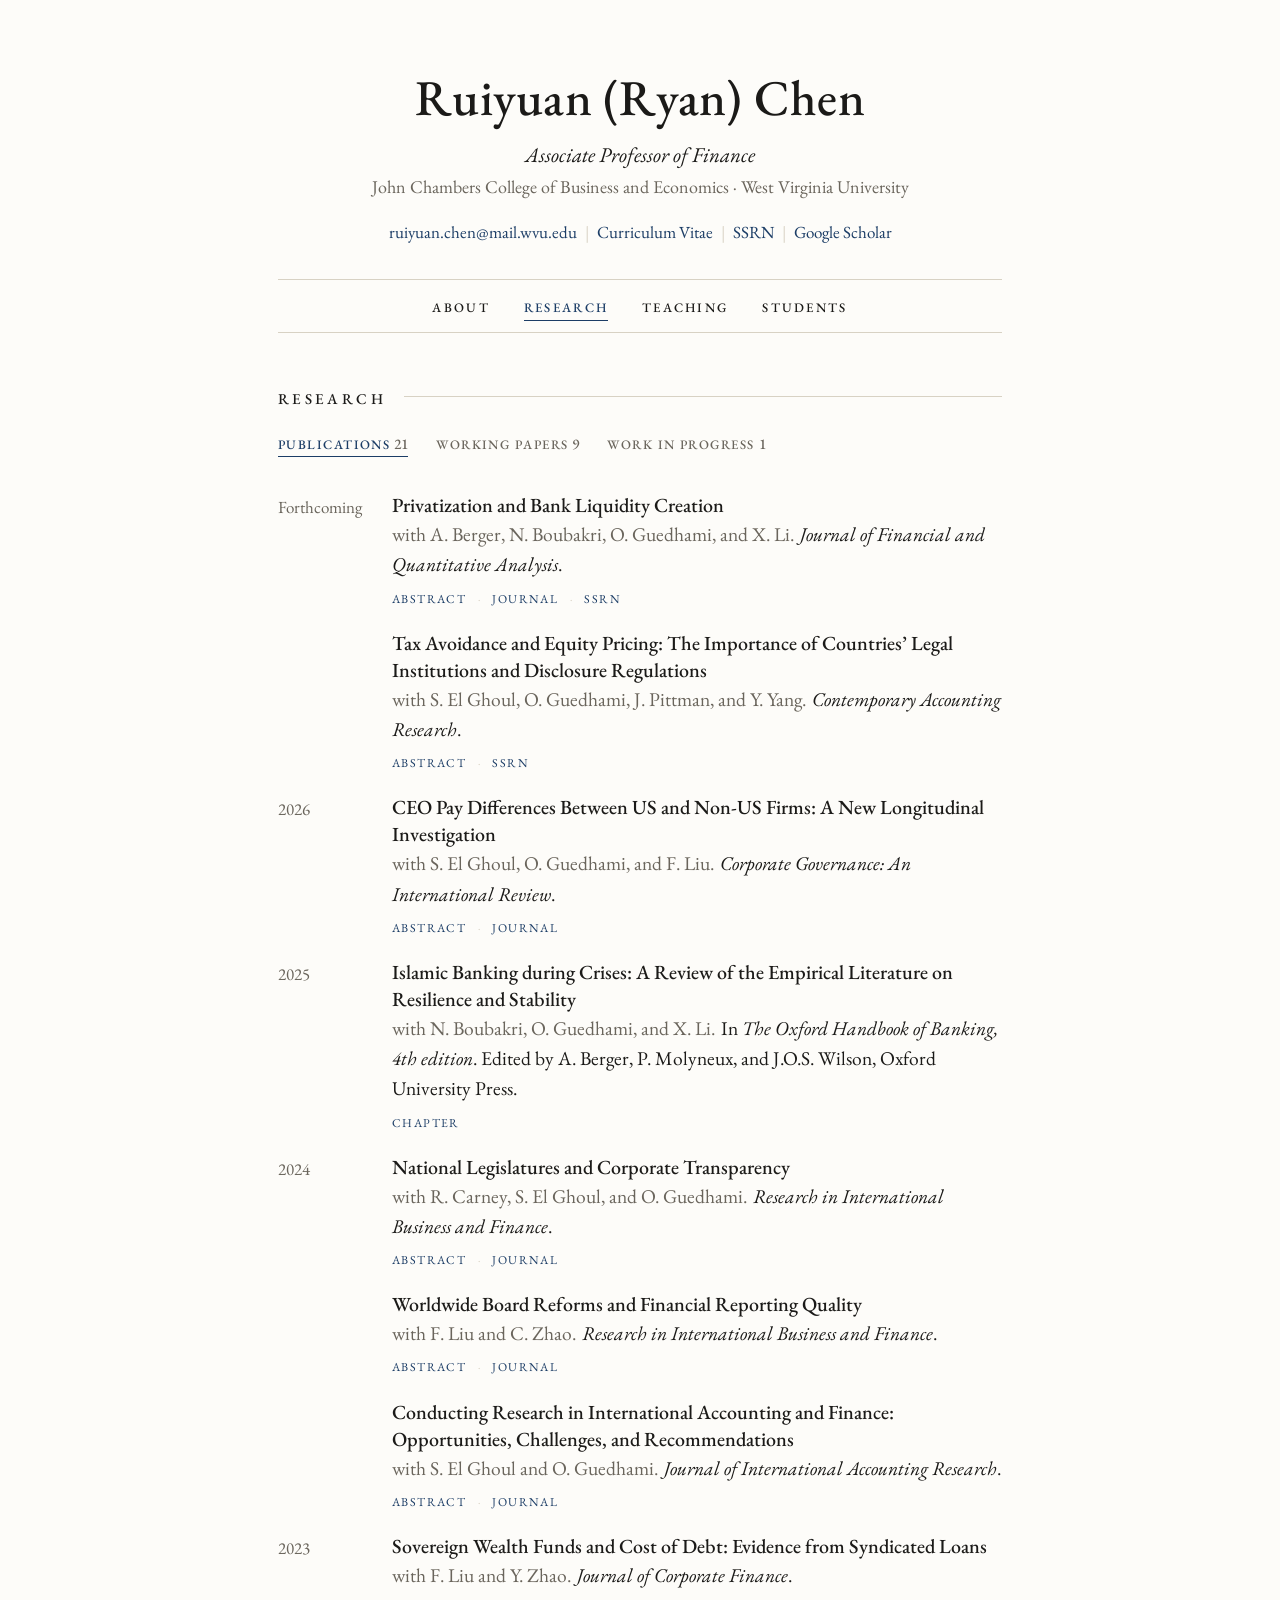
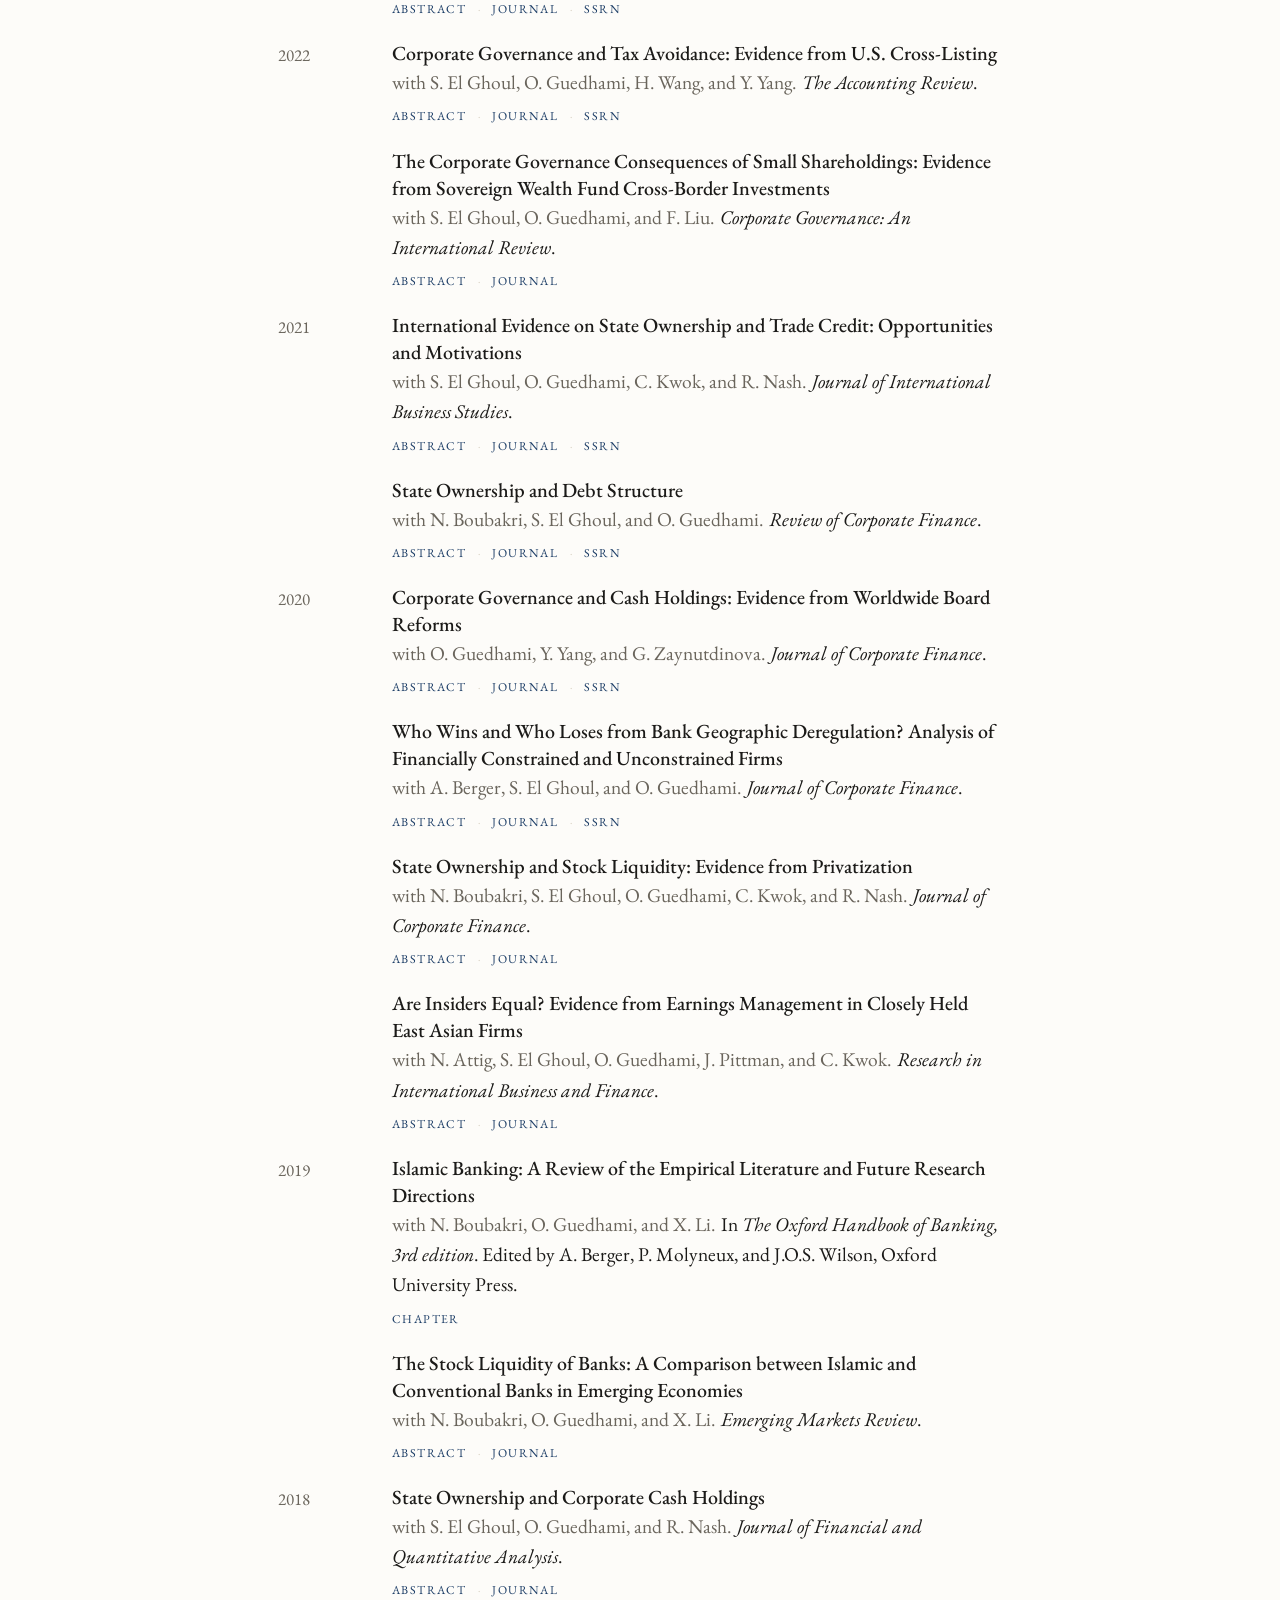
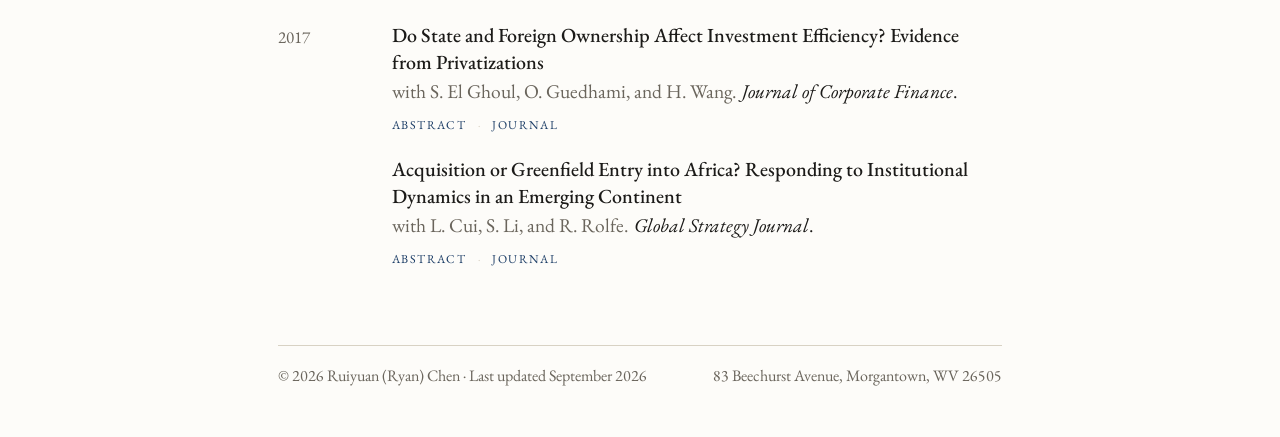
==== commit 3e20c69c: "Add files via upload" ====
--- a/publications.html
+++ b/publications.html
@@ -14,8 +14,7 @@
     <p class="title-line">Associate Professor of Finance</p>
     <p class="inst">John Chambers College of Business and Economics · West Virginia University</p>
     <p class="contact">
-      <a href="mailto:ruiyuan.chen@mail.wvu.edu">ruiyuan.chen@mail.wvu.edu</a><span class="sep">|</span><a href="cv.pdf">Curriculum Vitae</a><span class="sep">|</span><a href="https://papers.ssrn.com/sol3/cf_dev/AbsByAuth.cfm?per_id=2332432">SSRN</a>
-      <!-- <span class="sep">|</span><a href="https://scholar.google.com/citations?user=YOUR_ID">Google Scholar</a> -->
+      <a href="mailto:ruiyuan.chen@mail.wvu.edu">ruiyuan.chen@mail.wvu.edu</a><span class="sep">|</span><a href="cv.pdf">Curriculum Vitae</a><span class="sep">|</span><a href="https://papers.ssrn.com/sol3/cf_dev/AbsByAuth.cfm?per_id=2332432">SSRN</a><span class="sep">|</span><a href="https://scholar.google.com/citations?user=NvqcCCMAAAAJ&amp;hl=en">Google Scholar</a>
     </p>
     <nav aria-label="Sections"><a href="index.html">About</a><a href="publications.html" aria-current="page">Research</a><a href="teaching.html">Teaching</a><a href="students.html">Students</a></nav>
   </header>
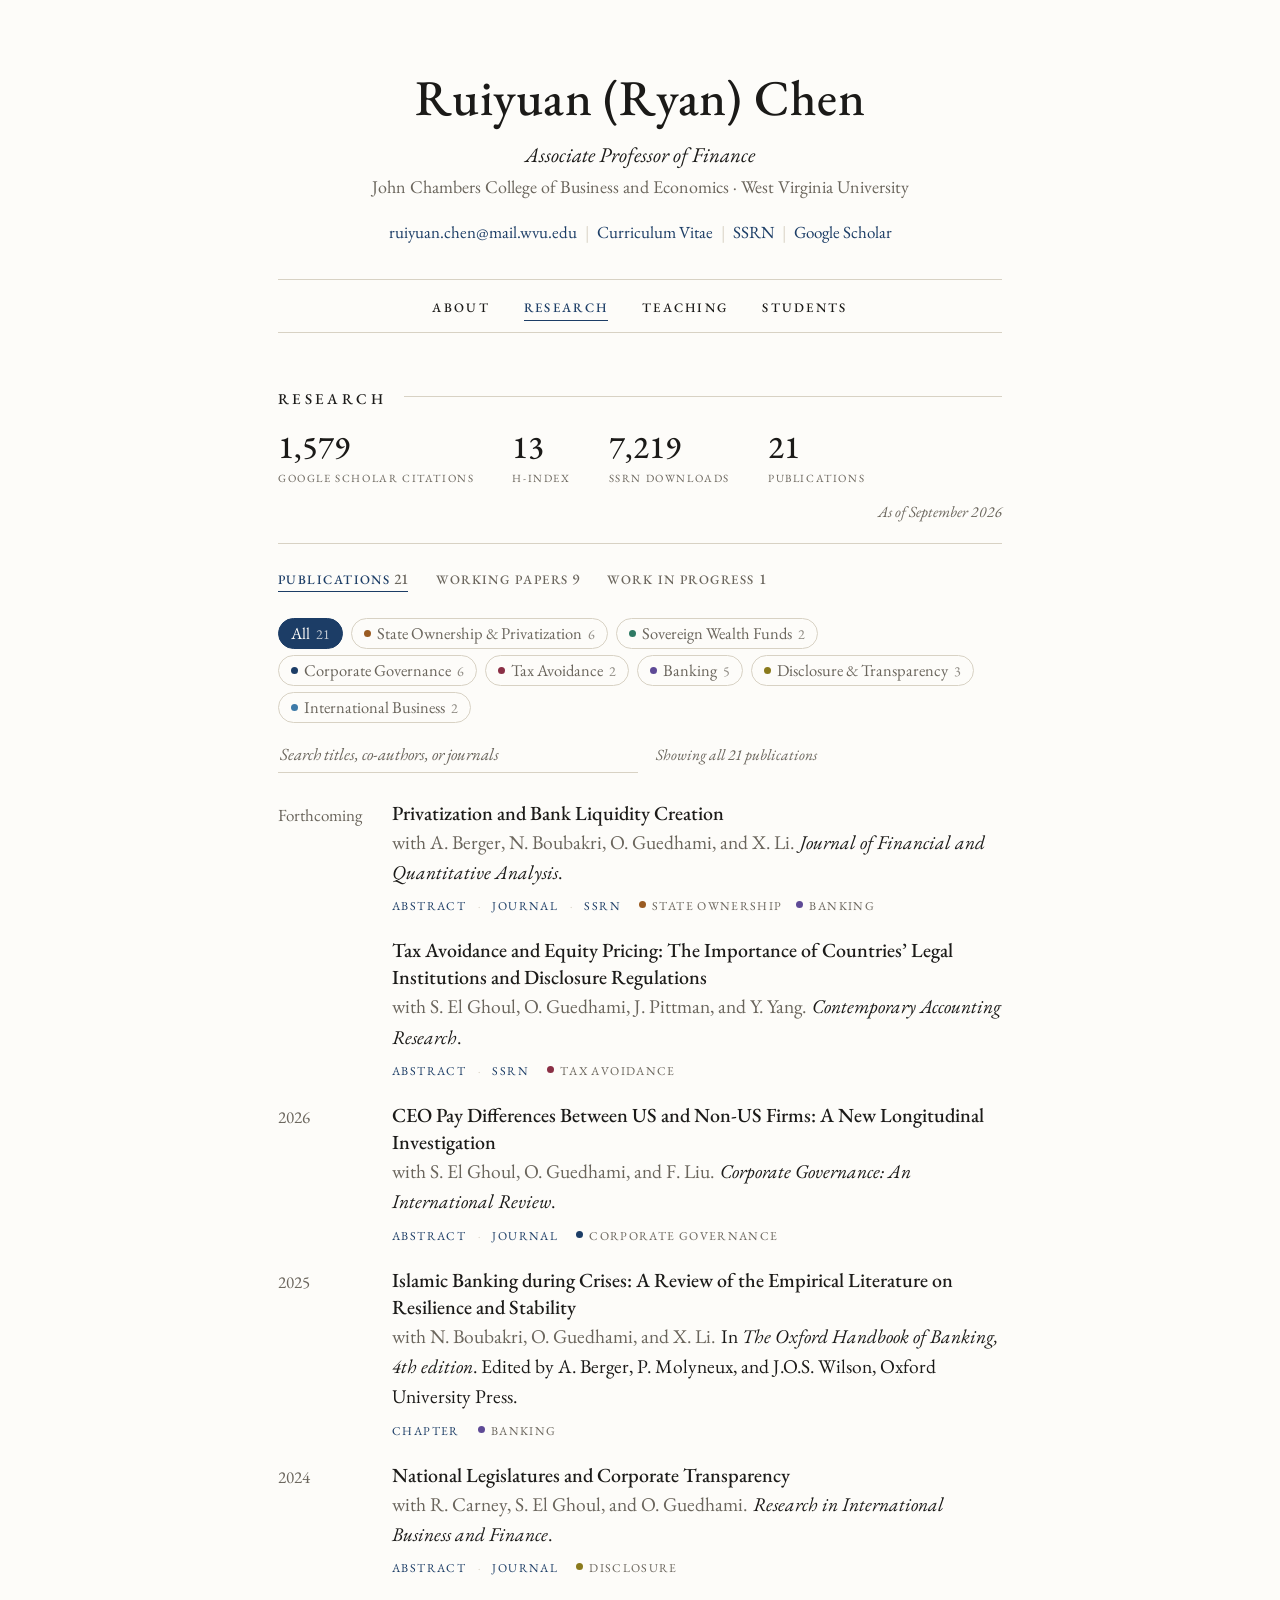
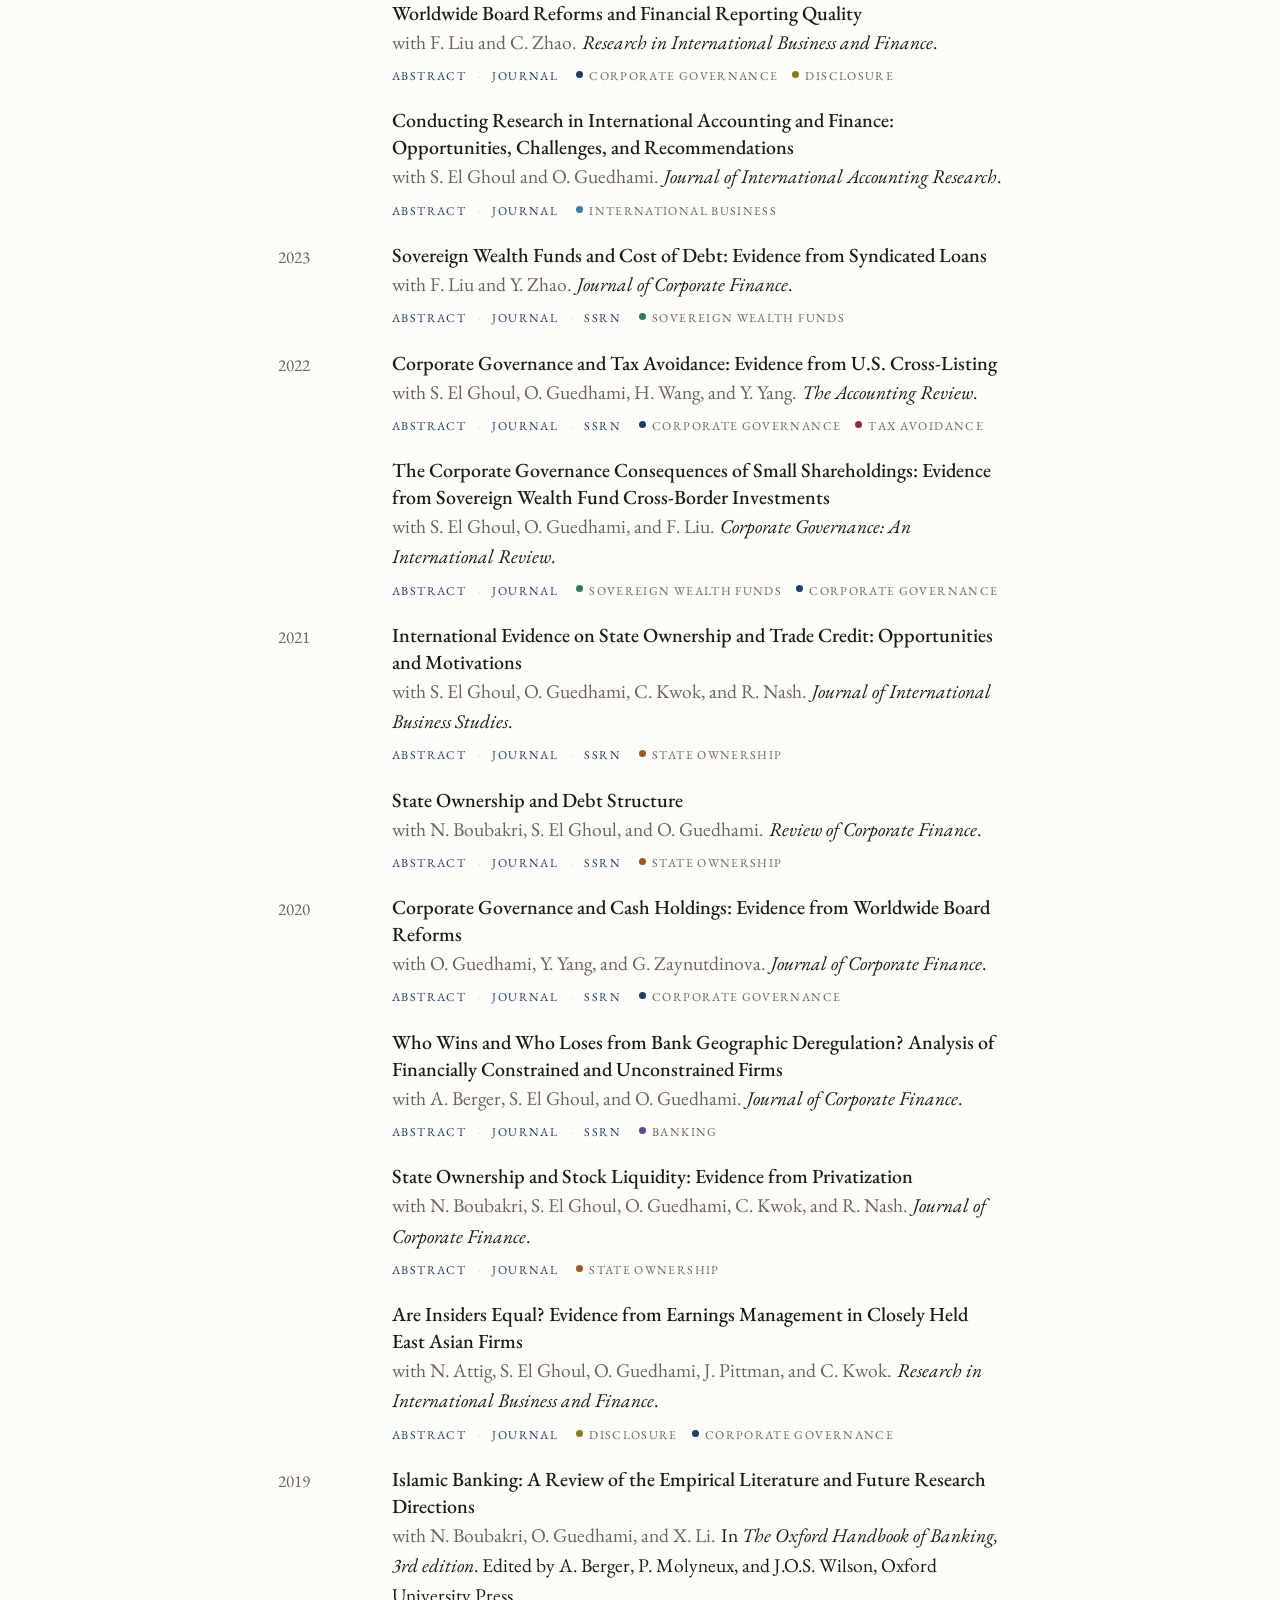
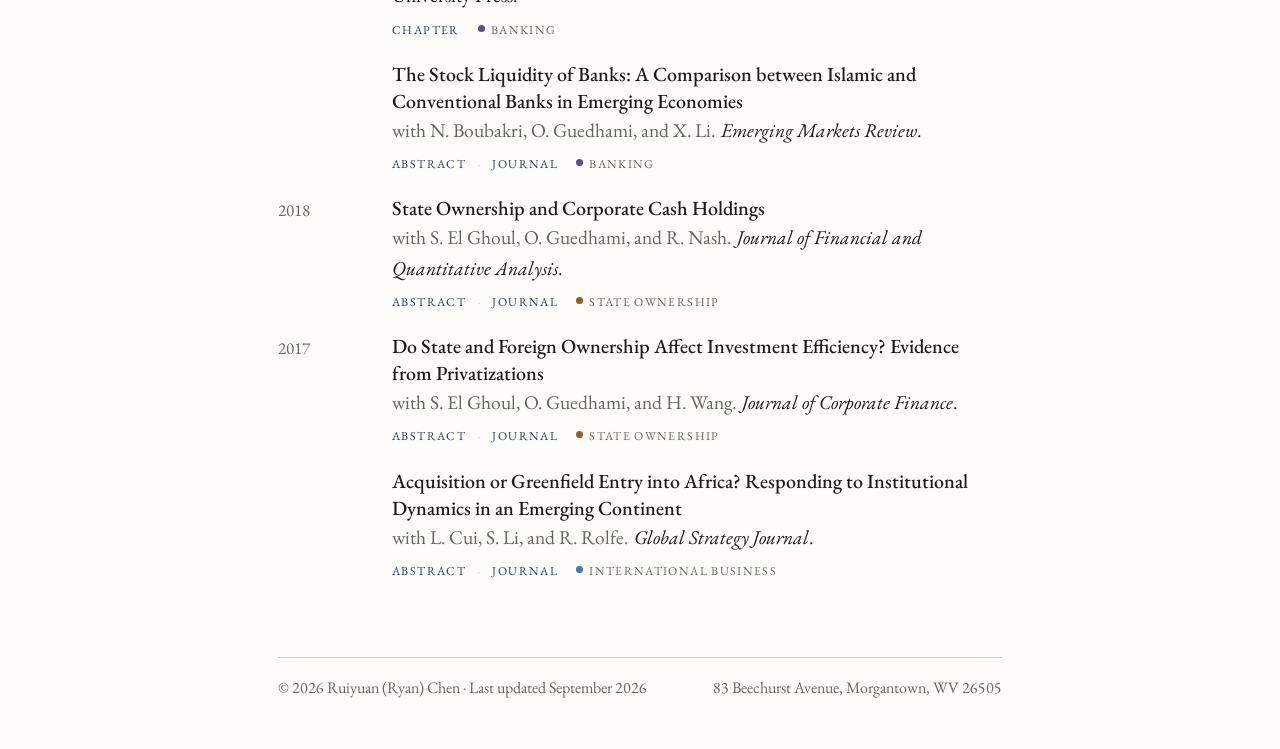
==== commit 41c581ac: "Add files via upload" ====
--- a/publications.html
+++ b/publications.html
@@ -21,222 +21,273 @@
   <main>
     <section id="research">
       <h2>Research</h2>
+      <div class="metrics"><a class="m" href="https://scholar.google.com/citations?user=NvqcCCMAAAAJ&amp;hl=en"><b>1,579</b><span>Google Scholar citations</span></a><a class="m" href="https://scholar.google.com/citations?user=NvqcCCMAAAAJ&amp;hl=en"><b>13</b><span>h-index</span></a><a class="m" href="https://papers.ssrn.com/sol3/cf_dev/AbsByAuth.cfm?per_id=2332432"><b>7,219</b><span>SSRN downloads</span></a><a class="m" href="publications.html"><b>21</b><span>Publications</span></a><p class="asof">As of September 2026</p></div>
       <nav class="subnav" aria-label="Research sections"><a href="publications.html" aria-current="page">Publications<span class="n">21</span></a><a href="working-papers.html">Working Papers<span class="n">9</span></a><a href="work-in-progress.html">Work in Progress<span class="n">1</span></a></nav>
-      <ol class="bib"><li class="entry">
+      <div class="filterbar">
+        <div class="topics" role="group" aria-label="Filter by topic"><button type="button" class="topic" data-topic="all" aria-pressed="true">All<span class="n">21</span></button><button type="button" class="topic" data-topic="so" aria-pressed="false"><i class="dot t-so" aria-hidden="true"></i>State Ownership &amp; Privatization<span class="n">6</span></button><button type="button" class="topic" data-topic="swf" aria-pressed="false"><i class="dot t-swf" aria-hidden="true"></i>Sovereign Wealth Funds<span class="n">2</span></button><button type="button" class="topic" data-topic="cg" aria-pressed="false"><i class="dot t-cg" aria-hidden="true"></i>Corporate Governance<span class="n">6</span></button><button type="button" class="topic" data-topic="tax" aria-pressed="false"><i class="dot t-tax" aria-hidden="true"></i>Tax Avoidance<span class="n">2</span></button><button type="button" class="topic" data-topic="bank" aria-pressed="false"><i class="dot t-bank" aria-hidden="true"></i>Banking<span class="n">5</span></button><button type="button" class="topic" data-topic="disc" aria-pressed="false"><i class="dot t-disc" aria-hidden="true"></i>Disclosure &amp; Transparency<span class="n">3</span></button><button type="button" class="topic" data-topic="ib" aria-pressed="false"><i class="dot t-ib" aria-hidden="true"></i>International Business<span class="n">2</span></button></div>
+        <div class="searchrow">
+          <label for="pub-search" class="sr-only">Search publications</label>
+          <input id="pub-search" type="search" placeholder="Search titles, co-authors, or journals" autocomplete="off">
+          <p class="count" id="pub-count" aria-live="polite">Showing all 21 publications</p>
+        </div>
+      </div>
+      <ol class="bib"><li class="entry" data-topics="so bank" data-year="Forthcoming" data-search="privatization and bank liquidity creation a. berger, n. boubakri, o. guedhami, and x. li journal of financial and quantitative analysis  forthcoming state ownership &amp; privatization banking">
   <span class="yr">Forthcoming</span>
   <div>
     <span class="t"><a href="https://doi.org/10.1017/s0022109026102853">Privatization and Bank Liquidity Creation</a></span>
     <span class="a">with A. Berger, N. Boubakri, O. Guedhami, and X. Li.</span>
     <span class="v"><em>Journal of Financial and Quantitative Analysis</em>.</span>
-    <span class="lk"><button type="button" class="abs-toggle" aria-expanded="false" aria-controls="abs-1">Abstract</button> <span class="sep">·</span> <a href="https://doi.org/10.1017/s0022109026102853">Journal</a> <span class="sep">·</span> <a href="https://papers.ssrn.com/sol3/papers.cfm?abstract_id=5033195">SSRN</a></span>
+    <span class="lk"><span class="links"><button type="button" class="abs-toggle" aria-expanded="false" aria-controls="abs-1">Abstract</button> <span class="sep">·</span> <a href="https://doi.org/10.1017/s0022109026102853">Journal</a> <span class="sep">·</span> <a href="https://papers.ssrn.com/sol3/papers.cfm?abstract_id=5033195">SSRN</a></span><span class="tags"><button type="button" class="tag" data-topic="so" title="Show all State Ownership &amp; Privatization papers"><i class="dot t-so" aria-hidden="true"></i>State Ownership</button><button type="button" class="tag" data-topic="bank" title="Show all Banking papers"><i class="dot t-bank" aria-hidden="true"></i>Banking</button></span></span>
     <div class="abstract" id="abs-1" hidden><p>Building on existing views of state ownership, we examine the impact of banks' privatization on their liquidity creation, a comprehensive measure of net bank output from all portfolio items shown to have favorable economic outcomes. We apply a difference-in-differences approach to over 4,000 banks from 56 countries over 14 years. We find significant increases in liquidity creation post-privatization, consistent with expected changes in incentives, with the impact shaped by the institutional environment. However, privatization reduces liquidity creation during the global financial crisis and other banking crises. Results remain robust to a battery of robustness tests.</p></div>
   </div>
 </li>
-<li class="entry">
+<li class="entry" data-topics="tax" data-year="Forthcoming" data-search="tax avoidance and equity pricing: the importance of countries’ legal institutions and disclosure regulations s. el ghoul, o. guedhami, j. pittman, and y. yang contemporary accounting research  forthcoming tax avoidance">
   <span class="yr"></span>
   <div>
     <span class="t"><a href="https://papers.ssrn.com/sol3/papers.cfm?abstract_id=3914068">Tax Avoidance and Equity Pricing: The Importance of Countries’ Legal Institutions and Disclosure Regulations</a></span>
     <span class="a">with S. El Ghoul, O. Guedhami, J. Pittman, and Y. Yang.</span>
     <span class="v"><em>Contemporary Accounting Research</em>.</span>
-    <span class="lk"><button type="button" class="abs-toggle" aria-expanded="false" aria-controls="abs-2">Abstract</button> <span class="sep">·</span> <a href="https://papers.ssrn.com/sol3/papers.cfm?abstract_id=3914068">SSRN</a></span>
+    <span class="lk"><span class="links"><button type="button" class="abs-toggle" aria-expanded="false" aria-controls="abs-2">Abstract</button> <span class="sep">·</span> <a href="https://papers.ssrn.com/sol3/papers.cfm?abstract_id=3914068">SSRN</a></span><span class="tags"><button type="button" class="tag" data-topic="tax" title="Show all Tax Avoidance papers"><i class="dot t-tax" aria-hidden="true"></i>Tax Avoidance</button></span></span>
     <div class="abstract" id="abs-2" hidden><p>In cross-country research, we examine the importance of tax avoidance to equity pricing, and the role that institutional infrastructure may play in shaping this link. Analyzing a sample of firms from 58 non-U.S. countries, we report strong, robust evidence that equity financing costs rise when firms take more aggressive tax positions. Additional analysis implies that stricter investor protection institutions and sound disclosure regulation alleviate investors' concerns about insider diversion, moderating the positive impact of tax avoidance on equity pricing. Collectively, our results suggest that investors recognize the complementarity between insider diversion and tax avoidance in less protective environments.</p></div>
   </div>
 </li>
-<li class="entry">
+<li class="entry" data-topics="cg" data-year="2026" data-search="ceo pay differences between us and non-us firms: a new longitudinal investigation s. el ghoul, o. guedhami, and f. liu corporate governance: an international review  2026 corporate governance">
   <span class="yr">2026</span>
   <div>
     <span class="t"><a href="https://doi.org/10.1111/corg.70021">CEO Pay Differences Between US and Non-US Firms: A New Longitudinal Investigation</a></span>
     <span class="a">with S. El Ghoul, O. Guedhami, and F. Liu.</span>
     <span class="v"><em>Corporate Governance: An International Review</em>.</span>
-    <span class="lk"><button type="button" class="abs-toggle" aria-expanded="false" aria-controls="abs-3">Abstract</button> <span class="sep">·</span> <a href="https://doi.org/10.1111/corg.70021">Journal</a></span>
+    <span class="lk"><span class="links"><button type="button" class="abs-toggle" aria-expanded="false" aria-controls="abs-3">Abstract</button> <span class="sep">·</span> <a href="https://doi.org/10.1111/corg.70021">Journal</a></span><span class="tags"><button type="button" class="tag" data-topic="cg" title="Show all Corporate Governance papers"><i class="dot t-cg" aria-hidden="true"></i>Corporate Governance</button></span></span>
     <div class="abstract" id="abs-3" hidden><p>Public and academic debates typically portray US CEOs as exceptionally well paid. Yet, evidence on the existence and magnitude of a US CEO pay premium is mixed and dated. This study uses an expanded, longitudinal dataset to identify whether such a pay premium exists and explores potential differences across countries, time, and governance and institutional contexts.</p><p>Using a dataset of over 42,000 firm-year observations from 34 countries during 2001–2018, we document a persistent but heterogeneous US CEO pay premium. Compared with non-US peers, US CEOs receive 23% more total pay and 20% more equity-based compensation, on average, particularly in comparison with CEOs in non-G7 versus G7 countries. Propensity score matching confirms that the results are not driven by systematic firm differences, and analyses of top earners show that these outliers amplify but do not generate the premium. Say-on-pay rules reduce overall pay gaps but intensify the equity-based share. Internationalization raises CEO pay levels, whereas “Americanization” (i.e., US ownership, directors, and cross-listings) boosts both total pay and equity incentives, especially among non-G7 firms. Cohort and time-series analyses reveal convergence in total pay for more recent IPOs and years, but equity-based premiums remain consistently positive.</p></div>
   </div>
 </li>
-<li class="entry">
+<li class="entry" data-topics="bank" data-year="2025" data-search="islamic banking during crises: a review of the empirical literature on resilience and stability n. boubakri, o. guedhami, and x. li the oxford handbook of banking, 4th edition edited by a. berger, p. molyneux, and j.o.s. wilson, oxford university press 2025 banking">
   <span class="yr">2025</span>
   <div>
     <span class="t"><a href="https://doi.org/10.1093/oxfordhb/9780198897071.013.20">Islamic Banking during Crises: A Review of the Empirical Literature on Resilience and Stability</a></span>
     <span class="a">with N. Boubakri, O. Guedhami, and X. Li.</span>
     <span class="v">In <em>The Oxford Handbook of Banking, 4th edition</em>. Edited by A. Berger, P. Molyneux, and J.O.S. Wilson, Oxford University Press.</span>
-    <span class="lk"><a href="https://doi.org/10.1093/oxfordhb/9780198897071.013.20">Chapter</a></span>
+    <span class="lk"><span class="links"><a href="https://doi.org/10.1093/oxfordhb/9780198897071.013.20">Chapter</a></span><span class="tags"><button type="button" class="tag" data-topic="bank" title="Show all Banking papers"><i class="dot t-bank" aria-hidden="true"></i>Banking</button></span></span>
     
   </div>
 </li>
-<li class="entry">
+<li class="entry" data-topics="disc" data-year="2024" data-search="national legislatures and corporate transparency r. carney, s. el ghoul, and o. guedhami research in international business and finance  2024 disclosure &amp; transparency">
   <span class="yr">2024</span>
   <div>
     <span class="t"><a href="https://doi.org/10.1016/j.ribaf.2024.102441">National Legislatures and Corporate Transparency</a></span>
     <span class="a">with R. Carney, S. El Ghoul, and O. Guedhami.</span>
     <span class="v"><em>Research in International Business and Finance</em>.</span>
-    <span class="lk"><button type="button" class="abs-toggle" aria-expanded="false" aria-controls="abs-5">Abstract</button> <span class="sep">·</span> <a href="https://doi.org/10.1016/j.ribaf.2024.102441">Journal</a></span>
+    <span class="lk"><span class="links"><button type="button" class="abs-toggle" aria-expanded="false" aria-controls="abs-5">Abstract</button> <span class="sep">·</span> <a href="https://doi.org/10.1016/j.ribaf.2024.102441">Journal</a></span><span class="tags"><button type="button" class="tag" data-topic="disc" title="Show all Disclosure &amp; Transparency papers"><i class="dot t-disc" aria-hidden="true"></i>Disclosure</button></span></span>
     <div class="abstract" id="abs-5" hidden><p><b>Purpose</b> – The purpose of this study is to posit and test whether the presence and structure of national legislatures can account for the varying degree of corporate transparency displayed by firms operating in emerging economies.</p><p><b>Design/methodology/approach</b> – We conducted tests using a sample of 226,088 firm-level observations spanning 81 countries over the period 1990–2014.</p><p><b>Findings</b> – Firms located in political regimes which lack national legislatures display a lower level of transparency than those in regimes with semi-competitive legislative elections, and these in turn display lower transparency than firms located in countries with competitive elections.</p><p><b>Research implications</b> – Although scholars have emphasized the importance of investigating how institutions impact corporate transparency, and the research opportunities associated with studying these dynamics in the context of emerging economies, we are unaware of any prior work that differentiates among the types of formal institutional structures found among authoritarian regimes. Given that around two-thirds of emerging economies are governed by an authoritarian regime, our study begins to address an important gap in the literature by showing how the make-up of national legislatures influences firm outcomes with respect to an arena that is fundamental to the functioning of a market economy – information disclosure.</p><p><b>Originality/value</b> – We introduce a novel measure of institutional variation – multi-party legislatures. For decades, theoretical work has focused on firm performance in the context of advanced economies. But because they are almost always democratic, there is no variation with regard to whether the legislature allows for multi-party representation. By allowing this institutional structure to vary, we extend the understanding of corporate transparency in nondemocracies, the most common form of government among emerging economies.</p></div>
   </div>
 </li>
-<li class="entry">
+<li class="entry" data-topics="cg disc" data-year="2024" data-search="worldwide board reforms and financial reporting quality f. liu and c. zhao research in international business and finance  2024 corporate governance disclosure &amp; transparency">
   <span class="yr"></span>
   <div>
     <span class="t"><a href="https://doi.org/10.1016/j.ribaf.2024.102239">Worldwide Board Reforms and Financial Reporting Quality</a></span>
     <span class="a">with F. Liu and C. Zhao.</span>
     <span class="v"><em>Research in International Business and Finance</em>.</span>
-    <span class="lk"><button type="button" class="abs-toggle" aria-expanded="false" aria-controls="abs-6">Abstract</button> <span class="sep">·</span> <a href="https://doi.org/10.1016/j.ribaf.2024.102239">Journal</a></span>
+    <span class="lk"><span class="links"><button type="button" class="abs-toggle" aria-expanded="false" aria-controls="abs-6">Abstract</button> <span class="sep">·</span> <a href="https://doi.org/10.1016/j.ribaf.2024.102239">Journal</a></span><span class="tags"><button type="button" class="tag" data-topic="cg" title="Show all Corporate Governance papers"><i class="dot t-cg" aria-hidden="true"></i>Corporate Governance</button><button type="button" class="tag" data-topic="disc" title="Show all Disclosure &amp; Transparency papers"><i class="dot t-disc" aria-hidden="true"></i>Disclosure</button></span></span>
     <div class="abstract" id="abs-6" hidden><p>This study assesses whether and how corporate board reforms affect firms' financial reporting practices. Using a sample of 40 countries and employing a difference-in-differences design, we find that corporate board reforms reduce firms' real earnings manipulation and discretionary accruals. These results remain robust after addressing endogeneity concerns and conducting additional robustness tests. Further analyses show that the decrease in earnings management following board reforms is attributable to the mitigation of agency problems and information asymmetry. By shedding light on this mechanism, our paper contributes to the literature by demonstrating how board reforms can enhance firm value.</p></div>
   </div>
 </li>
-<li class="entry">
+<li class="entry" data-topics="ib" data-year="2024" data-search="conducting research in international accounting and finance: opportunities, challenges, and recommendations s. el ghoul and o. guedhami journal of international accounting research  2024 international business">
   <span class="yr"></span>
   <div>
     <span class="t"><a href="https://doi.org/10.2308/jiar-2023-017">Conducting Research in International Accounting and Finance: Opportunities, Challenges, and Recommendations</a></span>
     <span class="a">with S. El Ghoul and O. Guedhami.</span>
     <span class="v"><em>Journal of International Accounting Research</em>.</span>
-    <span class="lk"><button type="button" class="abs-toggle" aria-expanded="false" aria-controls="abs-7">Abstract</button> <span class="sep">·</span> <a href="https://doi.org/10.2308/jiar-2023-017">Journal</a></span>
+    <span class="lk"><span class="links"><button type="button" class="abs-toggle" aria-expanded="false" aria-controls="abs-7">Abstract</button> <span class="sep">·</span> <a href="https://doi.org/10.2308/jiar-2023-017">Journal</a></span><span class="tags"><button type="button" class="tag" data-topic="ib" title="Show all International Business papers"><i class="dot t-ib" aria-hidden="true"></i>International Business</button></span></span>
     <div class="abstract" id="abs-7" hidden><p>We aim to raise awareness of the benefits of conducting international research rather than just single-country studies (which tend to be dominated by U.S. data). We outline the key challenges in terms of data collection and empirical design and propose various data sources for country-level variables, including formal and informal institutions. We also describe several hands-on approaches that are suitable in a crosscountry setting.</p></div>
   </div>
 </li>
-<li class="entry">
+<li class="entry" data-topics="swf" data-year="2023" data-search="sovereign wealth funds and cost of debt: evidence from syndicated loans f. liu and y. zhao journal of corporate finance  2023 sovereign wealth funds">
   <span class="yr">2023</span>
   <div>
     <span class="t"><a href="https://doi.org/10.1016/j.jcorpfin.2023.102446">Sovereign Wealth Funds and Cost of Debt: Evidence from Syndicated Loans</a></span>
     <span class="a">with F. Liu and Y. Zhao.</span>
     <span class="v"><em>Journal of Corporate Finance</em>.</span>
-    <span class="lk"><button type="button" class="abs-toggle" aria-expanded="false" aria-controls="abs-8">Abstract</button> <span class="sep">·</span> <a href="https://doi.org/10.1016/j.jcorpfin.2023.102446">Journal</a> <span class="sep">·</span> <a href="https://papers.ssrn.com/sol3/papers.cfm?abstract_id=4361374">SSRN</a></span>
+    <span class="lk"><span class="links"><button type="button" class="abs-toggle" aria-expanded="false" aria-controls="abs-8">Abstract</button> <span class="sep">·</span> <a href="https://doi.org/10.1016/j.jcorpfin.2023.102446">Journal</a> <span class="sep">·</span> <a href="https://papers.ssrn.com/sol3/papers.cfm?abstract_id=4361374">SSRN</a></span><span class="tags"><button type="button" class="tag" data-topic="swf" title="Show all Sovereign Wealth Funds papers"><i class="dot t-swf" aria-hidden="true"></i>Sovereign Wealth Funds</button></span></span>
     <div class="abstract" id="abs-8" hidden><p>We examine how sovereign wealth fund (SWF) investments affect target firms' cost of debt. Using a large sample across 39 countries from 2004 to 2019, and applying a difference-in-differences (DiD) approach, we find that the loan spread of target firms decreases after equity investment by SWFs. This result holds when we use alternative specifications, and address endogeneity issues. Moreover, the negative effect is more pronounced for borrowing firms with higher risk. We also show that SWFs help reduce the cost of debt when they have a strong connection with the lead banks.</p></div>
   </div>
 </li>
-<li class="entry">
+<li class="entry" data-topics="cg tax" data-year="2022" data-search="corporate governance and tax avoidance: evidence from u.s. cross-listing s. el ghoul, o. guedhami, h. wang, and y. yang the accounting review  2022 corporate governance tax avoidance">
   <span class="yr">2022</span>
   <div>
     <span class="t"><a href="https://doi.org/10.2308/tar-2019-0296">Corporate Governance and Tax Avoidance: Evidence from U.S. Cross-Listing</a></span>
     <span class="a">with S. El Ghoul, O. Guedhami, H. Wang, and Y. Yang.</span>
     <span class="v"><em>The Accounting Review</em>.</span>
-    <span class="lk"><button type="button" class="abs-toggle" aria-expanded="false" aria-controls="abs-9">Abstract</button> <span class="sep">·</span> <a href="https://doi.org/10.2308/tar-2019-0296">Journal</a> <span class="sep">·</span> <a href="https://papers.ssrn.com/sol3/papers.cfm?abstract_id=3409587">SSRN</a></span>
+    <span class="lk"><span class="links"><button type="button" class="abs-toggle" aria-expanded="false" aria-controls="abs-9">Abstract</button> <span class="sep">·</span> <a href="https://doi.org/10.2308/tar-2019-0296">Journal</a> <span class="sep">·</span> <a href="https://papers.ssrn.com/sol3/papers.cfm?abstract_id=3409587">SSRN</a></span><span class="tags"><button type="button" class="tag" data-topic="cg" title="Show all Corporate Governance papers"><i class="dot t-cg" aria-hidden="true"></i>Corporate Governance</button><button type="button" class="tag" data-topic="tax" title="Show all Tax Avoidance papers"><i class="dot t-tax" aria-hidden="true"></i>Tax Avoidance</button></span></span>
     <div class="abstract" id="abs-9" hidden><p>Using a sample of firms from 51 countries and a difference-in-differences approach that exploits corporate governance shocks induced by cross-listing in the U.S., we find that firms tend to engage in less tax avoidance after cross-listing. This effect is more pronounced for firms that experience significant improvements in corporate governance, and for firms from countries with weaker shareholder protection and disclosure requirements. Taken together, the results indicate that cross-listing in the U.S. helps align the interests of managers and shareholders and reduces managerial diversion.</p></div>
   </div>
 </li>
-<li class="entry">
+<li class="entry" data-topics="swf cg" data-year="2022" data-search="the corporate governance consequences of small shareholdings: evidence from sovereign wealth fund cross-border investments s. el ghoul, o. guedhami, and f. liu corporate governance: an international review  2022 sovereign wealth funds corporate governance">
   <span class="yr"></span>
   <div>
     <span class="t"><a href="https://doi.org/10.1111/corg.12445">The Corporate Governance Consequences of Small Shareholdings: Evidence from Sovereign Wealth Fund Cross-Border Investments</a></span>
     <span class="a">with S. El Ghoul, O. Guedhami, and F. Liu.</span>
     <span class="v"><em>Corporate Governance: An International Review</em>.</span>
-    <span class="lk"><button type="button" class="abs-toggle" aria-expanded="false" aria-controls="abs-10">Abstract</button> <span class="sep">·</span> <a href="https://doi.org/10.1111/corg.12445">Journal</a></span>
+    <span class="lk"><span class="links"><button type="button" class="abs-toggle" aria-expanded="false" aria-controls="abs-10">Abstract</button> <span class="sep">·</span> <a href="https://doi.org/10.1111/corg.12445">Journal</a></span><span class="tags"><button type="button" class="tag" data-topic="swf" title="Show all Sovereign Wealth Funds papers"><i class="dot t-swf" aria-hidden="true"></i>Sovereign Wealth Funds</button><button type="button" class="tag" data-topic="cg" title="Show all Corporate Governance papers"><i class="dot t-cg" aria-hidden="true"></i>Corporate Governance</button></span></span>
     <div class="abstract" id="abs-10" hidden><p><b>Research Question/Issue:</b> Existing research on sovereign wealth funds (SWFs) has largely explored how they affect target firm value, overlooking the role they play in corporate governance. This paper examines the impact of SWFs' cross-border equity acquisitions on targets' corporate governance and the role the institutional environment of SWF countries plays in shaping this impact.</p><p><b>Research Findings/Insights:</b> We use a difference-in-differences approach and find that, on average, SWF investments are negatively related to target firms' corporate governance. This impact holds for small SWF cross-border equity investments only and is stronger for firms that are weakly governed and for those located in jurisdictions with weak shareholder protection. The negative relation is more pronounced when SWFs' home countries have lower-quality investor protection, corruption control, governmental effectiveness, and law enforcement than their host countries. We find further that SWF investments are positively associated with target firms' earnings management and negatively associated with investment efficiency. Finally, target firm value is found to decrease after SWF investments.</p><p><b>Theoretical/Academic Implications:</b> The evidence that SWFs' small equity investments are detrimental to target firms' corporate governance is broadly consistent with the view that SWFs are passive investors. Managers can exploit this passivity, as evidenced by higher earnings management, reduced investment efficiency, and lower firm value.</p><p><b>Practitioner/Policy Implications:</b> This study has important policy implications for investors, SWF managers, and policymakers. The passive role of SWFs in corporate governance should prompt minority shareholders to look for alternative monitoring mechanisms. Moreover, SWF managers may realize the need to target firms with strong corporate governance at the outset to compensate for the post-acquisition decline. Host country policymakers may need to condition SWF investments on commitments to improve the corporate governance of investee firms, which would be akin to the performance requirements imposed on inward foreign direct investment (FDI). This is particularly relevant for SWFs from countries with weak institutions that are targeting countries with strong institutions.</p></div>
   </div>
 </li>
-<li class="entry">
+<li class="entry" data-topics="so" data-year="2021" data-search="international evidence on state ownership and trade credit: opportunities and motivations s. el ghoul, o. guedhami, c. kwok, and r. nash journal of international business studies  2021 state ownership &amp; privatization">
   <span class="yr">2021</span>
   <div>
     <span class="t"><a href="https://doi.org/10.1057/s41267-021-00406-5">International Evidence on State Ownership and Trade Credit: Opportunities and Motivations</a></span>
     <span class="a">with S. El Ghoul, O. Guedhami, C. Kwok, and R. Nash.</span>
     <span class="v"><em>Journal of International Business Studies</em>.</span>
-    <span class="lk"><button type="button" class="abs-toggle" aria-expanded="false" aria-controls="abs-11">Abstract</button> <span class="sep">·</span> <a href="https://doi.org/10.1057/s41267-021-00406-5">Journal</a> <span class="sep">·</span> <a href="https://papers.ssrn.com/sol3/papers.cfm?abstract_id=3103467">SSRN</a></span>
+    <span class="lk"><span class="links"><button type="button" class="abs-toggle" aria-expanded="false" aria-controls="abs-11">Abstract</button> <span class="sep">·</span> <a href="https://doi.org/10.1057/s41267-021-00406-5">Journal</a> <span class="sep">·</span> <a href="https://papers.ssrn.com/sol3/papers.cfm?abstract_id=3103467">SSRN</a></span><span class="tags"><button type="button" class="tag" data-topic="so" title="Show all State Ownership &amp; Privatization papers"><i class="dot t-so" aria-hidden="true"></i>State Ownership</button></span></span>
     <div class="abstract" id="abs-11" hidden><p>Recent events, most notably the Global Financial Crisis and the COVID-19 pandemic, have made it increasingly apparent that liquidity is synonymous with corporate survival. In this paper, we explore how governments can fulfill an important need as suppliers of liquidity. Building on the financing advantage view of state ownership, we theorize how state-owned enterprises (SOEs) may provide capital by offering trade credit to customer firms. The data indicate a positive relation between the level of state ownership and the provision of trade credit. Using an institution-focused framework, we further determine that the nation's institutional environment systematically affects the opportunities and motivations for SOEs to grant trade credit. Specifically, we find that SOEs grant more trade credit in countries with less developed financial markets, weaker legal protection of creditors, less comprehensive information-sharing mechanisms, more collectivist societies, left-wing governments, and higher levels of unemployment. Firm-level factors also influence the credit-granting decisions of SOEs, with SOEs with lower levels of state ownership and higher extents of internationalization offering lower amounts of trade credit. Overall, our study offers novel insights regarding the important role of state-owned firms as providers of liquidity.</p></div>
   </div>
 </li>
-<li class="entry">
+<li class="entry" data-topics="so" data-year="2021" data-search="state ownership and debt structure n. boubakri, s. el ghoul, and o. guedhami review of corporate finance  2021 state ownership &amp; privatization">
   <span class="yr"></span>
   <div>
     <span class="t"><a href="https://doi.org/10.1561/114.00000006">State Ownership and Debt Structure</a></span>
     <span class="a">with N. Boubakri, S. El Ghoul, and O. Guedhami.</span>
     <span class="v"><em>Review of Corporate Finance</em>.</span>
-    <span class="lk"><button type="button" class="abs-toggle" aria-expanded="false" aria-controls="abs-12">Abstract</button> <span class="sep">·</span> <a href="https://doi.org/10.1561/114.00000006">Journal</a> <span class="sep">·</span> <a href="https://papers.ssrn.com/sol3/papers.cfm?abstract_id=3773588">SSRN</a></span>
+    <span class="lk"><span class="links"><button type="button" class="abs-toggle" aria-expanded="false" aria-controls="abs-12">Abstract</button> <span class="sep">·</span> <a href="https://doi.org/10.1561/114.00000006">Journal</a> <span class="sep">·</span> <a href="https://papers.ssrn.com/sol3/papers.cfm?abstract_id=3773588">SSRN</a></span><span class="tags"><button type="button" class="tag" data-topic="so" title="Show all State Ownership &amp; Privatization papers"><i class="dot t-so" aria-hidden="true"></i>State Ownership</button></span></span>
     <div class="abstract" id="abs-12" hidden><p>We provide the first firm-level evidence of the relation between state ownership and debt structure. Using an international sample of newly privatized firms (NPFs) from 76 countries over the 1998–2017 period, we find that state ownership is associated with a more diversified debt structure. This evidence is more pronounced for higher levels of state control, and is robust to accounting for endogeneity, using alternative samples, and controlling for other owner types. Additional analysis shows that our main evidence is consistent with the soft budget constraint, political, and social views of state ownership. Our results have several policy implications for financial system stability and the efficient allocation of financial resources in the economy.</p></div>
   </div>
 </li>
-<li class="entry">
+<li class="entry" data-topics="cg" data-year="2020" data-search="corporate governance and cash holdings: evidence from worldwide board reforms o. guedhami, y. yang, and g. zaynutdinova journal of corporate finance  2020 corporate governance">
   <span class="yr">2020</span>
   <div>
     <span class="t"><a href="https://doi.org/10.1016/j.jcorpfin.2020.101771">Corporate Governance and Cash Holdings: Evidence from Worldwide Board Reforms</a></span>
     <span class="a">with O. Guedhami, Y. Yang, and G. Zaynutdinova.</span>
     <span class="v"><em>Journal of Corporate Finance</em>.</span>
-    <span class="lk"><button type="button" class="abs-toggle" aria-expanded="false" aria-controls="abs-13">Abstract</button> <span class="sep">·</span> <a href="https://doi.org/10.1016/j.jcorpfin.2020.101771">Journal</a> <span class="sep">·</span> <a href="https://papers.ssrn.com/sol3/papers.cfm?abstract_id=3554827">SSRN</a></span>
+    <span class="lk"><span class="links"><button type="button" class="abs-toggle" aria-expanded="false" aria-controls="abs-13">Abstract</button> <span class="sep">·</span> <a href="https://doi.org/10.1016/j.jcorpfin.2020.101771">Journal</a> <span class="sep">·</span> <a href="https://papers.ssrn.com/sol3/papers.cfm?abstract_id=3554827">SSRN</a></span><span class="tags"><button type="button" class="tag" data-topic="cg" title="Show all Corporate Governance papers"><i class="dot t-cg" aria-hidden="true"></i>Corporate Governance</button></span></span>
     <div class="abstract" id="abs-13" hidden><p>Using staggered board reforms as a quasi-natural experiment and a difference-in-differences approach, this study examines the impact of corporate governance on cash holdings in 41 countries. We find that board reforms are followed by significant reductions in cash holdings. This effect is more pronounced for firms with weaker pre-reform corporate governance and for firms from countries with weaker institutional environments. Analysis of cash spending suggests that, following board reforms, firms are more likely to use cash to increase R&amp;D expenditures, dividend payouts, and share repurchases, but not to increase capital or acquisition expenditures. Finally, the results indicate that enhanced corporate governance following board reforms leads to higher (lower) cash (dividend payouts) values, consistent with the view that board reforms strengthen corporate governance.</p></div>
   </div>
 </li>
-<li class="entry">
+<li class="entry" data-topics="bank" data-year="2020" data-search="who wins and who loses from bank geographic deregulation? analysis of financially constrained and unconstrained firms a. berger, s. el ghoul, and o. guedhami journal of corporate finance  2020 banking">
   <span class="yr"></span>
   <div>
     <span class="t"><a href="https://doi.org/10.1016/j.jcorpfin.2020.101775">Who Wins and Who Loses from Bank Geographic Deregulation? Analysis of Financially Constrained and Unconstrained Firms</a></span>
     <span class="a">with A. Berger, S. El Ghoul, and O. Guedhami.</span>
     <span class="v"><em>Journal of Corporate Finance</em>.</span>
-    <span class="lk"><button type="button" class="abs-toggle" aria-expanded="false" aria-controls="abs-14">Abstract</button> <span class="sep">·</span> <a href="https://doi.org/10.1016/j.jcorpfin.2020.101775">Journal</a> <span class="sep">·</span> <a href="https://papers.ssrn.com/sol3/papers.cfm?abstract_id=3185751">SSRN</a></span>
+    <span class="lk"><span class="links"><button type="button" class="abs-toggle" aria-expanded="false" aria-controls="abs-14">Abstract</button> <span class="sep">·</span> <a href="https://doi.org/10.1016/j.jcorpfin.2020.101775">Journal</a> <span class="sep">·</span> <a href="https://papers.ssrn.com/sol3/papers.cfm?abstract_id=3185751">SSRN</a></span><span class="tags"><button type="button" class="tag" data-topic="bank" title="Show all Banking papers"><i class="dot t-bank" aria-hidden="true"></i>Banking</button></span></span>
     <div class="abstract" id="abs-14" hidden><p>A key issue in the finance-growth nexus literature is endogeneity – economic growth may drive finance as well as finance driving growth. Some research addresses endogeneity using relatively exogenous shocks from U.S. bank geographic deregulation, often documenting favorable economic effects. We connect deregulation shocks for the first time to individual firm growth in a model that differentiates sources of external financing – short-term debt, long-term debt, and equity. Our results suggest that deregulation increases firm growth overall and this growth is fueled by all three external funding sources. However, benefits accrue only to relatively financially unconstrained firms, while relatively constrained firms lose.</p></div>
   </div>
 </li>
-<li class="entry">
+<li class="entry" data-topics="so" data-year="2020" data-search="state ownership and stock liquidity: evidence from privatization n. boubakri, s. el ghoul, o. guedhami, c. kwok, and r. nash journal of corporate finance  2020 state ownership &amp; privatization">
   <span class="yr"></span>
   <div>
     <span class="t"><a href="https://doi.org/10.1016/j.jcorpfin.2020.101763">State Ownership and Stock Liquidity: Evidence from Privatization</a></span>
     <span class="a">with N. Boubakri, S. El Ghoul, O. Guedhami, C. Kwok, and R. Nash.</span>
     <span class="v"><em>Journal of Corporate Finance</em>.</span>
-    <span class="lk"><button type="button" class="abs-toggle" aria-expanded="false" aria-controls="abs-15">Abstract</button> <span class="sep">·</span> <a href="https://doi.org/10.1016/j.jcorpfin.2020.101763">Journal</a></span>
+    <span class="lk"><span class="links"><button type="button" class="abs-toggle" aria-expanded="false" aria-controls="abs-15">Abstract</button> <span class="sep">·</span> <a href="https://doi.org/10.1016/j.jcorpfin.2020.101763">Journal</a></span><span class="tags"><button type="button" class="tag" data-topic="so" title="Show all State Ownership &amp; Privatization papers"><i class="dot t-so" aria-hidden="true"></i>State Ownership</button></span></span>
     <div class="abstract" id="abs-15" hidden><p>We provide unique firm-level evidence of the relation between state ownership and stock liquidity. Using a broad sample of newly privatized firms (NPFs) from 53 countries over the period 1994–2014, our study identifies a non-monotonic association between state ownership and stock liquidity. The inverse U-shaped relation is consistent with trade-offs between costs and benefits of state ownership and suggests an optimal level of government shareholdings that maximizes stock liquidity of NPFs. We further identify that the inflection point from the cost/benefit trade-off is contingent upon characteristics of the nation's institutional environment.</p></div>
   </div>
 </li>
-<li class="entry">
+<li class="entry" data-topics="disc cg" data-year="2020" data-search="are insiders equal? evidence from earnings management in closely held east asian firms n. attig, s. el ghoul, o. guedhami, j. pittman, and c. kwok research in international business and finance  2020 disclosure &amp; transparency corporate governance">
   <span class="yr"></span>
   <div>
     <span class="t"><a href="https://doi.org/10.1016/j.ribaf.2020.101243">Are Insiders Equal? Evidence from Earnings Management in Closely Held East Asian Firms</a></span>
     <span class="a">with N. Attig, S. El Ghoul, O. Guedhami, J. Pittman, and C. Kwok.</span>
     <span class="v"><em>Research in International Business and Finance</em>.</span>
-    <span class="lk"><button type="button" class="abs-toggle" aria-expanded="false" aria-controls="abs-16">Abstract</button> <span class="sep">·</span> <a href="https://doi.org/10.1016/j.ribaf.2020.101243">Journal</a></span>
+    <span class="lk"><span class="links"><button type="button" class="abs-toggle" aria-expanded="false" aria-controls="abs-16">Abstract</button> <span class="sep">·</span> <a href="https://doi.org/10.1016/j.ribaf.2020.101243">Journal</a></span><span class="tags"><button type="button" class="tag" data-topic="disc" title="Show all Disclosure &amp; Transparency papers"><i class="dot t-disc" aria-hidden="true"></i>Disclosure</button><button type="button" class="tag" data-topic="cg" title="Show all Corporate Governance papers"><i class="dot t-cg" aria-hidden="true"></i>Corporate Governance</button></span></span>
     <div class="abstract" id="abs-16" hidden><p>In analyzing newly collected data on the ultimate ownership structure of publicly traded firms in nine East Asian economies, we contribute to international accounting research by providing evidence on earnings management in insider-controlled firms in this region. We find that family-controlled firms engage in less (more) accrual-based (real) earnings management than other insider-controlled firms. Our analysis suggests that controlling families, unlike other types of ultimate owners, tend to substitute real earnings management for accrual-based earnings management. To help empirically clarify the role that two incentives (entrenchment versus signaling) play in driving the substitution between real and accruals-based earnings management, we examine their valuation impact and find that both types negatively affect the future valuation of family firms. In another set of results consistent with expectations, we document that country-level investor protection and firm external financing demand shape the practice of earnings management in family-controlled firms.</p></div>
   </div>
 </li>
-<li class="entry">
+<li class="entry" data-topics="bank" data-year="2019" data-search="islamic banking: a review of the empirical literature and future research directions n. boubakri, o. guedhami, and x. li the oxford handbook of banking, 3rd edition edited by a. berger, p. molyneux, and j.o.s. wilson, oxford university press 2019 banking">
   <span class="yr">2019</span>
   <div>
     <span class="t"><a href="https://doi.org/10.1093/oxfordhb/9780198824633.013.13">Islamic Banking: A Review of the Empirical Literature and Future Research Directions</a></span>
     <span class="a">with N. Boubakri, O. Guedhami, and X. Li.</span>
     <span class="v">In <em>The Oxford Handbook of Banking, 3rd edition</em>. Edited by A. Berger, P. Molyneux, and J.O.S. Wilson, Oxford University Press.</span>
-    <span class="lk"><a href="https://doi.org/10.1093/oxfordhb/9780198824633.013.13">Chapter</a></span>
+    <span class="lk"><span class="links"><a href="https://doi.org/10.1093/oxfordhb/9780198824633.013.13">Chapter</a></span><span class="tags"><button type="button" class="tag" data-topic="bank" title="Show all Banking papers"><i class="dot t-bank" aria-hidden="true"></i>Banking</button></span></span>
     
   </div>
 </li>
-<li class="entry">
+<li class="entry" data-topics="bank" data-year="2019" data-search="the stock liquidity of banks: a comparison between islamic and conventional banks in emerging economies n. boubakri, o. guedhami, and x. li emerging markets review  2019 banking">
   <span class="yr"></span>
   <div>
     <span class="t"><a href="https://doi.org/10.1016/j.ememar.2019.03.006">The Stock Liquidity of Banks: A Comparison between Islamic and Conventional Banks in Emerging Economies</a></span>
     <span class="a">with N. Boubakri, O. Guedhami, and X. Li.</span>
     <span class="v"><em>Emerging Markets Review</em>.</span>
-    <span class="lk"><button type="button" class="abs-toggle" aria-expanded="false" aria-controls="abs-18">Abstract</button> <span class="sep">·</span> <a href="https://doi.org/10.1016/j.ememar.2019.03.006">Journal</a></span>
+    <span class="lk"><span class="links"><button type="button" class="abs-toggle" aria-expanded="false" aria-controls="abs-18">Abstract</button> <span class="sep">·</span> <a href="https://doi.org/10.1016/j.ememar.2019.03.006">Journal</a></span><span class="tags"><button type="button" class="tag" data-topic="bank" title="Show all Banking papers"><i class="dot t-bank" aria-hidden="true"></i>Banking</button></span></span>
     <div class="abstract" id="abs-18" hidden><p>We explore the stock liquidity of Islamic banks (IBs) and matching conventional banks (CBs) in emerging economies. We find that IBs have higher stock liquidity than CBs, suggesting that investors prefer IBs' stocks and neglect what they consider to be “sin stocks” (i.e., CBs' stocks), which do not conform to their religious beliefs. We also find that the liquidity effects are particularly important for small IBs, and during the global financial crisis. This evidence is stronger in countries with less developed banking sectors and weaker bank supervision and regulation. Hence, faith-driven investors tend to value more norm-conforming stocks (i.e., IBs) during times of distress and uncertainty, and in weaker regulatory environments.</p></div>
   </div>
 </li>
-<li class="entry">
+<li class="entry" data-topics="so" data-year="2018" data-search="state ownership and corporate cash holdings s. el ghoul, o. guedhami, and r. nash journal of financial and quantitative analysis  2018 state ownership &amp; privatization">
   <span class="yr">2018</span>
   <div>
     <span class="t"><a href="https://doi.org/10.1017/s0022109018000236">State Ownership and Corporate Cash Holdings</a></span>
     <span class="a">with S. El Ghoul, O. Guedhami, and R. Nash.</span>
     <span class="v"><em>Journal of Financial and Quantitative Analysis</em>.</span>
-    <span class="lk"><button type="button" class="abs-toggle" aria-expanded="false" aria-controls="abs-19">Abstract</button> <span class="sep">·</span> <a href="https://doi.org/10.1017/s0022109018000236">Journal</a></span>
+    <span class="lk"><span class="links"><button type="button" class="abs-toggle" aria-expanded="false" aria-controls="abs-19">Abstract</button> <span class="sep">·</span> <a href="https://doi.org/10.1017/s0022109018000236">Journal</a></span><span class="tags"><button type="button" class="tag" data-topic="so" title="Show all State Ownership &amp; Privatization papers"><i class="dot t-so" aria-hidden="true"></i>State Ownership</button></span></span>
     <div class="abstract" id="abs-19" hidden><p>Using a unique sample of newly privatized firms from 59 countries, this article provides new evidence about the agency costs of state ownership and new insight into the corporate governance role of country-level institutions. Consistent with agency theory, we find strong and robust evidence that state ownership is positively related to corporate cash holdings. Moreover, we find that the strength of country-level institutions affects the relation between state ownership and the value of cash holdings. In particular, as state ownership increases, markets discount the value of cash holdings more in countries with weaker institutions.</p></div>
   </div>
 </li>
-<li class="entry">
+<li class="entry" data-topics="so" data-year="2017" data-search="do state and foreign ownership affect investment efficiency? evidence from privatizations s. el ghoul, o. guedhami, and h. wang journal of corporate finance  2017 state ownership &amp; privatization">
   <span class="yr">2017</span>
   <div>
     <span class="t"><a href="https://doi.org/10.1016/j.jcorpfin.2014.09.001">Do State and Foreign Ownership Affect Investment Efficiency? Evidence from Privatizations</a></span>
     <span class="a">with S. El Ghoul, O. Guedhami, and H. Wang.</span>
     <span class="v"><em>Journal of Corporate Finance</em>.</span>
-    <span class="lk"><button type="button" class="abs-toggle" aria-expanded="false" aria-controls="abs-20">Abstract</button> <span class="sep">·</span> <a href="https://doi.org/10.1016/j.jcorpfin.2014.09.001">Journal</a></span>
+    <span class="lk"><span class="links"><button type="button" class="abs-toggle" aria-expanded="false" aria-controls="abs-20">Abstract</button> <span class="sep">·</span> <a href="https://doi.org/10.1016/j.jcorpfin.2014.09.001">Journal</a></span><span class="tags"><button type="button" class="tag" data-topic="so" title="Show all State Ownership &amp; Privatization papers"><i class="dot t-so" aria-hidden="true"></i>State Ownership</button></span></span>
     <div class="abstract" id="abs-20" hidden><p>Using the high-power setting of newly privatized firms from 64 countries, we examine the relationship between ownership type and firm-level capital allocations as captured by the sensitivity of investment expenditure to investment opportunities. Consistent with our predictions that government and foreign institutional owners are associated with different levels of information asymmetry and agency problems, we find strong and robust evidence that government (foreign) ownership weakens (strengthens) investment-Q sensitivity, thereby increasing investment inefficiency (efficiency). Moreover, we find that the relation between foreign ownership and investment efficiency is stronger when governments relinquish control and country-level governance institutions are weaker. Overall, our findings highlight the important role of ownership type in determining firms' investment behavior and efficiency.</p></div>
   </div>
 </li>
-<li class="entry">
+<li class="entry" data-topics="ib" data-year="2017" data-search="acquisition or greenfield entry into africa? responding to institutional dynamics in an emerging continent l. cui, s. li, and r. rolfe global strategy journal  2017 international business">
   <span class="yr"></span>
   <div>
     <span class="t"><a href="https://doi.org/10.1002/gsj.1153">Acquisition or Greenfield Entry into Africa? Responding to Institutional Dynamics in an Emerging Continent</a></span>
     <span class="a">with L. Cui, S. Li, and R. Rolfe.</span>
     <span class="v"><em>Global Strategy Journal</em>.</span>
-    <span class="lk"><button type="button" class="abs-toggle" aria-expanded="false" aria-controls="abs-21">Abstract</button> <span class="sep">·</span> <a href="https://doi.org/10.1002/gsj.1153">Journal</a></span>
+    <span class="lk"><span class="links"><button type="button" class="abs-toggle" aria-expanded="false" aria-controls="abs-21">Abstract</button> <span class="sep">·</span> <a href="https://doi.org/10.1002/gsj.1153">Journal</a></span><span class="tags"><button type="button" class="tag" data-topic="ib" title="Show all International Business papers"><i class="dot t-ib" aria-hidden="true"></i>International Business</button></span></span>
     <div class="abstract" id="abs-21" hidden><p><b>Research Summary:</b> Foreign direct investment establishment mode literature has focused on the impact of unidimensional measures of institutional status, despite that institutional environments in emerging economies undergo substantial and continuous changes in multiple dimensions. This study integrates the dynamic institution-based view with the theoretical construct of institutional competitive advantages to examine the heterogeneous strategic responses of investing firms to host country institutional dynamics. Empirical results from 2,245 FDIs into Africa during the period 2008–2013 show that multinational enterprises (MNEs) are more likely to adopt: (1) a greenfield mode in countries with rapid development of formal institutions; and (2) an acquisition mode in countries with rapid development of factor markets. Moreover, the regional experience of MNEs strengthens the first effect, while the institutional ties strengthen both effects.</p><p><b>Managerial Summary:</b> The dynamic development of a host country's institutional and factor market conditions is a critical consideration for multinational enterprises when entering emerging countries. By studying 2,245 foreign direct investments into Africa during the period 2008–2013, we find that MNEs are more likely to enter African countries that have formal institutions that are rapidly improving via greenfield investments. This is especially true for those MNEs with prior investment experience in Africa or with local government connections. We also find that acquisition modes are more likely to be adopted in African countries with rapidly improving factor market conditions, especially by MNEs with local government connections. We promote a dynamic perspective for MNEs for assessing business opportunities and entry modes in Africa.</p></div>
   </div>
 </li></ol>
+      <p class="empty" id="pub-empty" hidden>No publications match. Try another topic or a different search.</p>
     </section>
   </main>
   <footer><span>© 2026 Ruiyuan (Ryan) Chen · Last updated September 2026</span><span>83 Beechurst Avenue, Morgantown, WV 26505</span></footer>
 </div>
 <script>
+(function () {
+  var entries = Array.prototype.slice.call(document.querySelectorAll('ol.bib .entry'));
+  var buttons = Array.prototype.slice.call(document.querySelectorAll('.topic'));
+  var search = document.getElementById('pub-search');
+  var count = document.getElementById('pub-count');
+  var empty = document.getElementById('pub-empty');
+  var total = entries.length, topic = 'all';
+  var labels = {}; buttons.forEach(function (b) { labels[b.dataset.topic] = b.childNodes[b.childNodes.length - 2].textContent; });
+
+  function apply() {
+    var q = (search.value || '').trim().toLowerCase(), shown = 0, lastYear = null;
+    entries.forEach(function (e) {
+      var ok = (topic === 'all' || (' ' + e.dataset.topics + ' ').indexOf(' ' + topic + ' ') > -1) &&
+               (!q || e.dataset.search.indexOf(q) > -1);
+      e.hidden = !ok;
+      var yr = e.querySelector('.yr');
+      if (ok) { shown++; yr.textContent = e.dataset.year !== lastYear ? e.dataset.year : ''; lastYear = e.dataset.year; }
+    });
+    buttons.forEach(function (b) { b.setAttribute('aria-pressed', String(b.dataset.topic === topic)); });
+    var what = topic === 'all' ? 'publications' : 'publications on ' + labels[topic];
+    count.textContent = (shown === total && !q) ? 'Showing all ' + total + ' publications'
+                      : 'Showing ' + shown + ' of ' + total + ' ' + what + (q ? ' matching “' + search.value.trim() + '”' : '');
+    empty.hidden = shown !== 0;
+  }
+  function setTopic(t, scroll) {
+    topic = t;
+    try { history.replaceState(null, '', t === 'all' ? location.pathname : '#topic-' + t); } catch (err) {}
+    apply();
+    if (scroll) document.querySelector('.filterbar').scrollIntoView({ behavior: 'smooth', block: 'start' });
+  }
+  buttons.forEach(function (b) { b.addEventListener('click', function () { setTopic(b.dataset.topic, false); }); });
+  document.querySelectorAll('.tag').forEach(function (b) { b.addEventListener('click', function () { setTopic(b.dataset.topic, true); }); });
+  search.addEventListener('input', apply);
+  function fromHash() {
+    var h = location.hash.match(/^#topic-(\w+)$/);
+    topic = (h && labels[h[1]]) ? h[1] : 'all';
+    apply();
+  }
+  window.addEventListener('hashchange', fromHash);
+  fromHash();
+
   document.querySelectorAll('.abs-toggle').forEach(function (b) {
     b.addEventListener('click', function () {
       var p = document.getElementById(b.getAttribute('aria-controls'));
@@ -244,6 +295,7 @@
       b.setAttribute('aria-expanded', String(!open)); p.hidden = open;
     });
   });
+})();
 </script>
 </body>
 </html>
--- a/style.css
+++ b/style.css
@@ -101,3 +101,47 @@
   nav.subnav .n { font-variant-caps: normal; font-variant-numeric: lining-nums; letter-spacing: 0; font-size: 15px; margin-left: 4px; color: var(--muted); }
   @media (max-width: 680px) { nav.subnav { gap: 4px 18px; } nav.subnav a { font-size: 17px; } }
   .page-lede { margin: -6px 0 18px; color: var(--muted); font-style: italic; }
+
+  /* research statement */
+  .statement { font-size: 25px; line-height: 1.38; margin: 0 0 26px; color: var(--text); text-wrap: balance; max-width: 34em; }
+  /* metrics row */
+  .metrics { display: flex; flex-wrap: wrap; align-items: flex-end; gap: 10px 38px; margin: -4px 0 26px; padding: 0 0 16px; border-bottom: 1px solid var(--rule); }
+  .metrics .m { display: flex; flex-direction: column; color: var(--text); }
+  .metrics .m:hover { text-decoration: none; }
+  .metrics .m:hover b { color: var(--link); }
+  .metrics b { font-weight: 500; font-size: 32px; line-height: 1.05; font-variant-numeric: lining-nums tabular-nums; }
+  .metrics span { font-variant-caps: all-small-caps; letter-spacing: .1em; font-size: 16px; color: var(--muted); }
+  .metrics .asof { margin: 0 0 3px auto; font-style: italic; font-size: 15.5px; color: var(--muted); }
+  /* topic colours: one dot per topic */
+  .t-so { --c: #9a5b22; } .t-swf { --c: #2f7a64; } .t-cg { --c: #1c3d66; } .t-tax { --c: #8a2f45; }
+  .t-bank { --c: #5e4a96; } .t-disc { --c: #8a7a1c; } .t-ib { --c: #3d7aa8; }
+  @media (prefers-color-scheme: dark) { :root:not([data-theme="light"]) .dot { filter: brightness(1.7) saturate(.9); } }
+  :root[data-theme="dark"] .dot { filter: brightness(1.7) saturate(.9); }
+  .dot { display: inline-block; width: 7px; height: 7px; border-radius: 50%; background: var(--c); margin-right: 6px; vertical-align: .12em; }
+  /* filter bar */
+  .filterbar { margin: 0 0 18px; }
+  .topics { display: flex; flex-wrap: wrap; gap: 6px 8px; }
+  .topic { font: inherit; font-size: 16.5px; color: var(--muted); background: none; border: 1px solid var(--rule); border-radius: 999px; padding: 3px 12px 4px; cursor: pointer; line-height: 1.35; }
+  .topic:hover { color: var(--text); border-color: var(--muted); }
+  .topic[aria-pressed="true"] { color: var(--bg); background: var(--link); border-color: var(--link); }
+  .topic[aria-pressed="true"] .dot { box-shadow: 0 0 0 1.5px var(--bg); }
+  .topic .n { margin-left: 6px; font-size: 14px; opacity: .75; font-variant-numeric: lining-nums; }
+  .searchrow { display: flex; flex-wrap: wrap; align-items: center; gap: 8px 18px; margin-top: 14px; }
+  #pub-search { font: inherit; font-size: 17px; color: var(--text); background: transparent; border: 0; border-bottom: 1px solid var(--rule); padding: 4px 2px; width: min(360px, 100%); }
+  #pub-search::placeholder { color: var(--muted); font-style: italic; }
+  #pub-search:focus { outline: none; border-bottom-color: var(--link); }
+  .count { margin: 0; font-size: 15.5px; color: var(--muted); font-style: italic; }
+  .sr-only { position: absolute; width: 1px; height: 1px; overflow: hidden; clip: rect(0 0 0 0); white-space: nowrap; }
+  .entry[hidden] { display: none; }
+  .empty { color: var(--muted); font-style: italic; padding: 12px 0 0 114px; }
+  /* tags on each paper, on the same line as the links */
+  .entry .lk { display: flex; flex-wrap: wrap; align-items: baseline; gap: 2px 18px; }
+  .entry .lk .tags { display: inline-flex; flex-wrap: wrap; gap: 2px 14px; }
+  .tag { font: inherit; font-variant-caps: all-small-caps; letter-spacing: .08em; font-size: 17px; color: var(--muted); background: none; border: 0; padding: 0; cursor: pointer; }
+  .tag:hover { color: var(--text); }
+  @media (max-width: 680px) {
+    .statement { font-size: 21.5px; }
+    .metrics { gap: 10px 26px; } .metrics b { font-size: 27px; } .metrics .asof { margin-left: 0; width: 100%; }
+    .topic { font-size: 15.5px; }
+    .empty { padding-left: 0; }
+  }
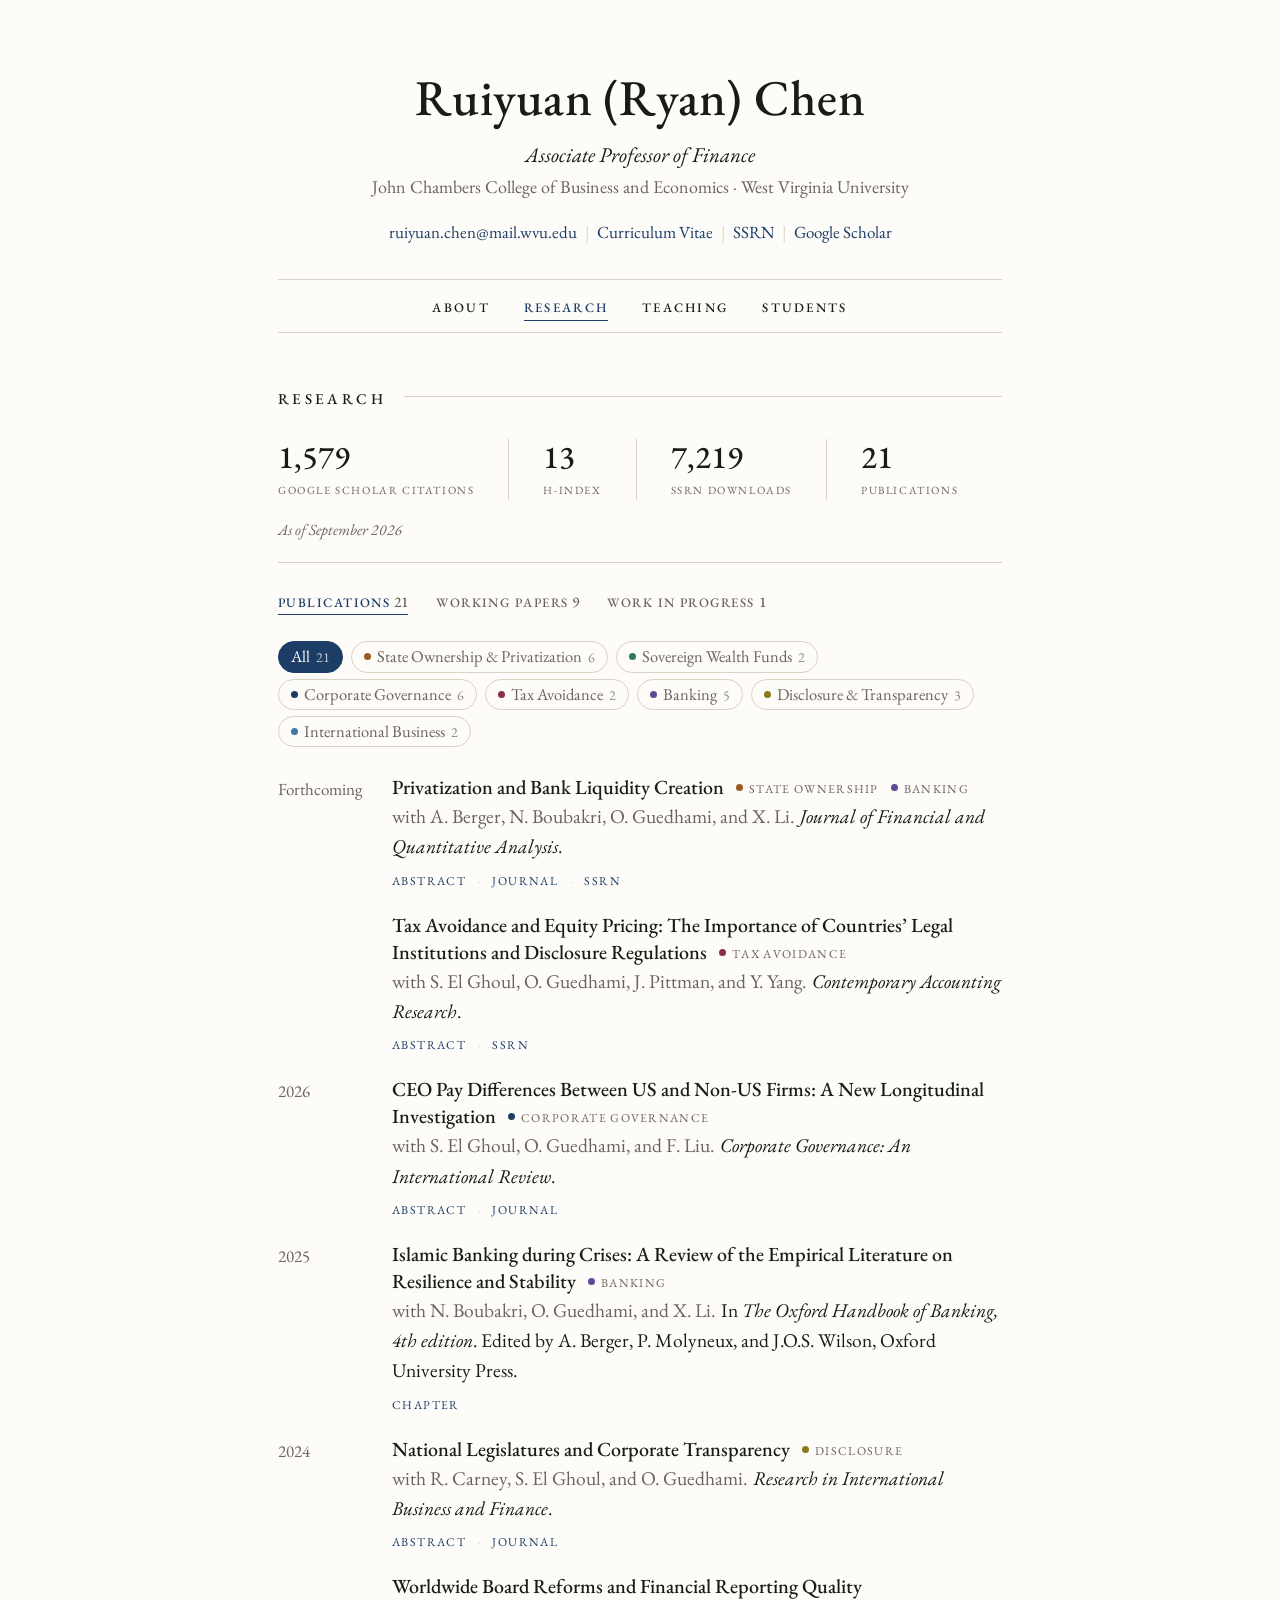
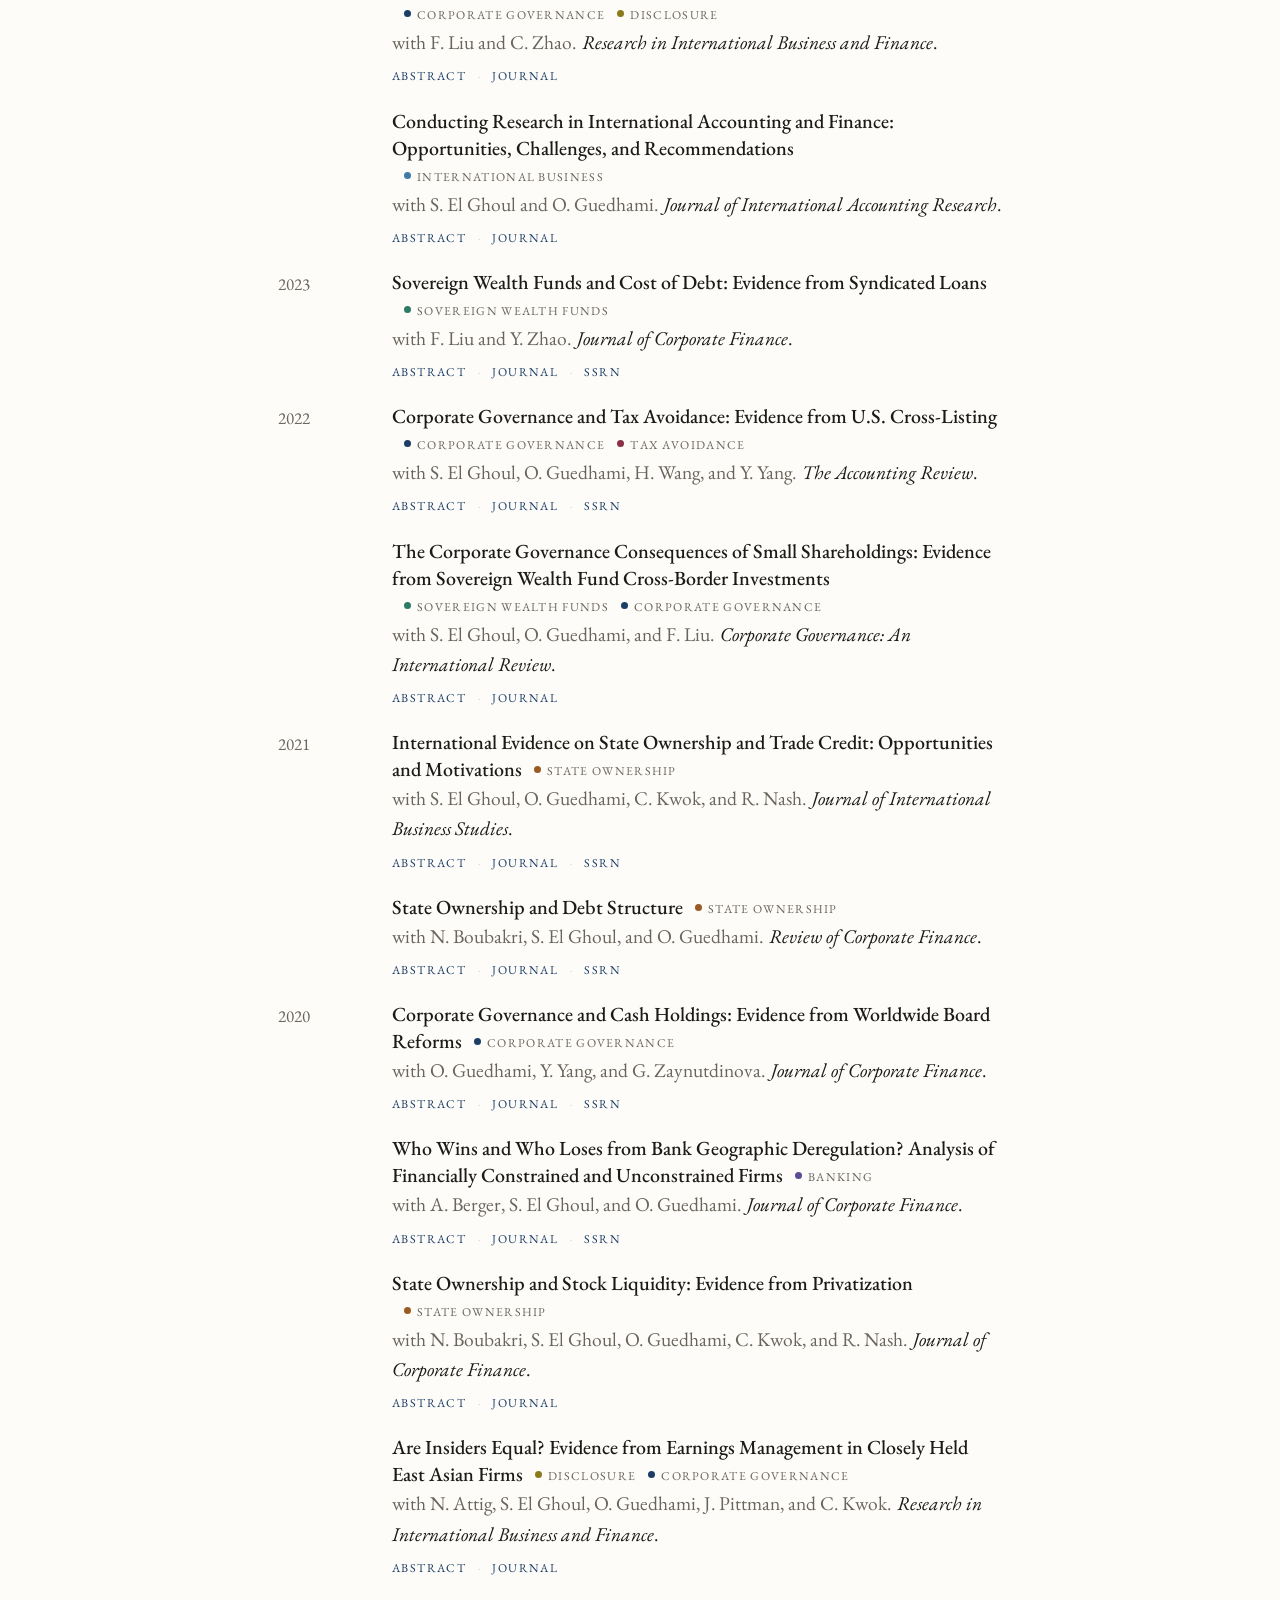
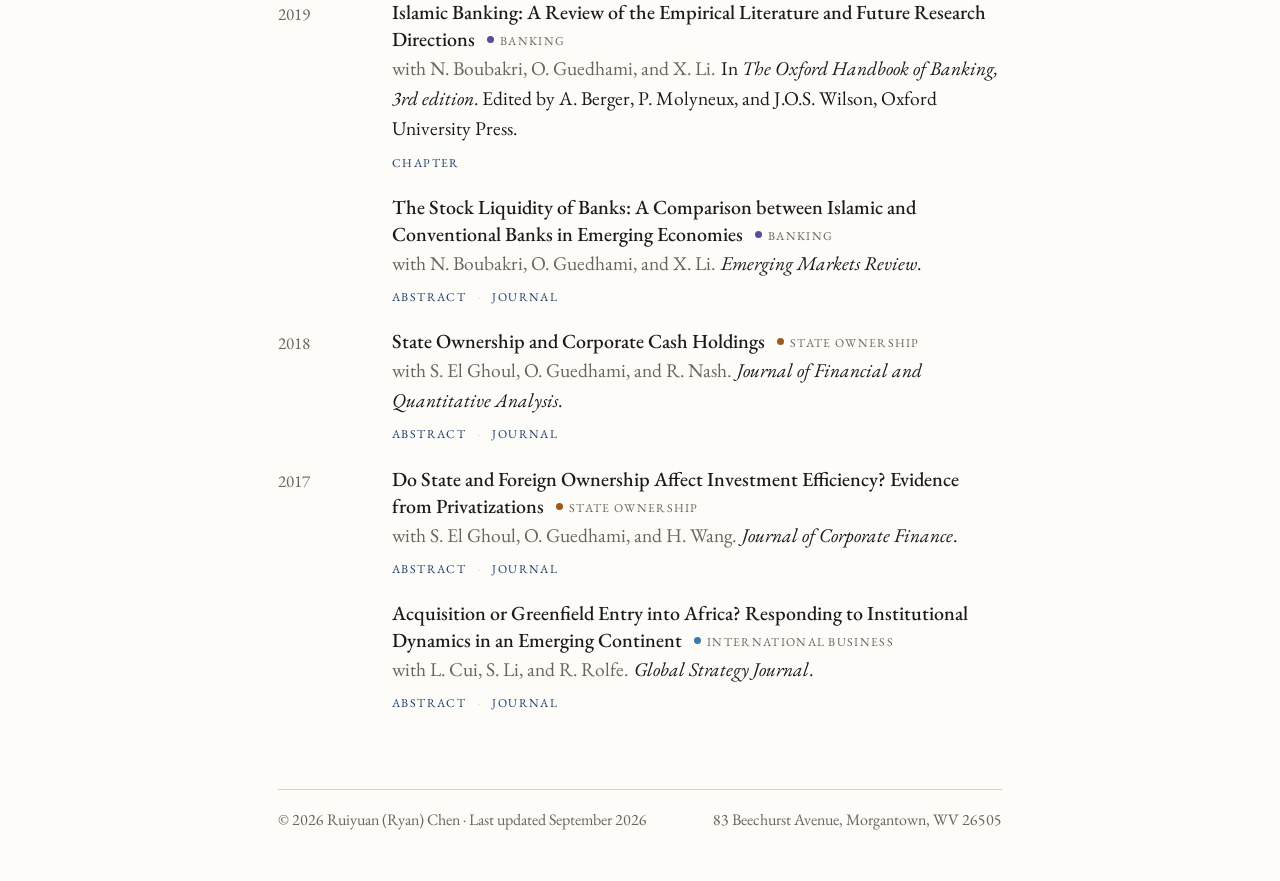
==== commit 39420eef: "Add files via upload" ====
--- a/publications.html
+++ b/publications.html
@@ -5,7 +5,7 @@
 <meta name="viewport" content="width=device-width, initial-scale=1">
 <title>Publications | Ruiyuan (Ryan) Chen</title>
 <meta name="description" content="Publications of Ruiyuan (Ryan) Chen, Associate Professor of Finance, West Virginia University.">
-<link rel="stylesheet" href="style.css">
+<link rel="stylesheet" href="style.css?v=20260923b">
 </head>
 <body>
 <div class="wrap">
@@ -25,223 +25,218 @@
       <nav class="subnav" aria-label="Research sections"><a href="publications.html" aria-current="page">Publications<span class="n">21</span></a><a href="working-papers.html">Working Papers<span class="n">9</span></a><a href="work-in-progress.html">Work in Progress<span class="n">1</span></a></nav>
       <div class="filterbar">
         <div class="topics" role="group" aria-label="Filter by topic"><button type="button" class="topic" data-topic="all" aria-pressed="true">All<span class="n">21</span></button><button type="button" class="topic" data-topic="so" aria-pressed="false"><i class="dot t-so" aria-hidden="true"></i>State Ownership &amp; Privatization<span class="n">6</span></button><button type="button" class="topic" data-topic="swf" aria-pressed="false"><i class="dot t-swf" aria-hidden="true"></i>Sovereign Wealth Funds<span class="n">2</span></button><button type="button" class="topic" data-topic="cg" aria-pressed="false"><i class="dot t-cg" aria-hidden="true"></i>Corporate Governance<span class="n">6</span></button><button type="button" class="topic" data-topic="tax" aria-pressed="false"><i class="dot t-tax" aria-hidden="true"></i>Tax Avoidance<span class="n">2</span></button><button type="button" class="topic" data-topic="bank" aria-pressed="false"><i class="dot t-bank" aria-hidden="true"></i>Banking<span class="n">5</span></button><button type="button" class="topic" data-topic="disc" aria-pressed="false"><i class="dot t-disc" aria-hidden="true"></i>Disclosure &amp; Transparency<span class="n">3</span></button><button type="button" class="topic" data-topic="ib" aria-pressed="false"><i class="dot t-ib" aria-hidden="true"></i>International Business<span class="n">2</span></button></div>
-        <div class="searchrow">
-          <label for="pub-search" class="sr-only">Search publications</label>
-          <input id="pub-search" type="search" placeholder="Search titles, co-authors, or journals" autocomplete="off">
-          <p class="count" id="pub-count" aria-live="polite">Showing all 21 publications</p>
-        </div>
+        <p class="count" id="pub-count" aria-live="polite" hidden></p>
       </div>
-      <ol class="bib"><li class="entry" data-topics="so bank" data-year="Forthcoming" data-search="privatization and bank liquidity creation a. berger, n. boubakri, o. guedhami, and x. li journal of financial and quantitative analysis  forthcoming state ownership &amp; privatization banking">
+      <ol class="bib"><li class="entry" data-topics="so bank" data-year="Forthcoming" >
   <span class="yr">Forthcoming</span>
   <div>
-    <span class="t"><a href="https://doi.org/10.1017/s0022109026102853">Privatization and Bank Liquidity Creation</a></span>
+    <span class="t"><a href="https://doi.org/10.1017/s0022109026102853">Privatization and Bank Liquidity Creation</a><span class="tags"><button type="button" class="tag" data-topic="so" title="Show all State Ownership &amp; Privatization papers"><i class="dot t-so" aria-hidden="true"></i>State Ownership</button><button type="button" class="tag" data-topic="bank" title="Show all Banking papers"><i class="dot t-bank" aria-hidden="true"></i>Banking</button></span></span>
     <span class="a">with A. Berger, N. Boubakri, O. Guedhami, and X. Li.</span>
     <span class="v"><em>Journal of Financial and Quantitative Analysis</em>.</span>
-    <span class="lk"><span class="links"><button type="button" class="abs-toggle" aria-expanded="false" aria-controls="abs-1">Abstract</button> <span class="sep">·</span> <a href="https://doi.org/10.1017/s0022109026102853">Journal</a> <span class="sep">·</span> <a href="https://papers.ssrn.com/sol3/papers.cfm?abstract_id=5033195">SSRN</a></span><span class="tags"><button type="button" class="tag" data-topic="so" title="Show all State Ownership &amp; Privatization papers"><i class="dot t-so" aria-hidden="true"></i>State Ownership</button><button type="button" class="tag" data-topic="bank" title="Show all Banking papers"><i class="dot t-bank" aria-hidden="true"></i>Banking</button></span></span>
+    <span class="lk"><button type="button" class="abs-toggle" aria-expanded="false" aria-controls="abs-1">Abstract</button> <span class="sep">·</span> <a href="https://doi.org/10.1017/s0022109026102853">Journal</a> <span class="sep">·</span> <a href="https://papers.ssrn.com/sol3/papers.cfm?abstract_id=5033195">SSRN</a></span>
     <div class="abstract" id="abs-1" hidden><p>Building on existing views of state ownership, we examine the impact of banks' privatization on their liquidity creation, a comprehensive measure of net bank output from all portfolio items shown to have favorable economic outcomes. We apply a difference-in-differences approach to over 4,000 banks from 56 countries over 14 years. We find significant increases in liquidity creation post-privatization, consistent with expected changes in incentives, with the impact shaped by the institutional environment. However, privatization reduces liquidity creation during the global financial crisis and other banking crises. Results remain robust to a battery of robustness tests.</p></div>
   </div>
 </li>
-<li class="entry" data-topics="tax" data-year="Forthcoming" data-search="tax avoidance and equity pricing: the importance of countries’ legal institutions and disclosure regulations s. el ghoul, o. guedhami, j. pittman, and y. yang contemporary accounting research  forthcoming tax avoidance">
-  <span class="yr"></span>
-  <div>
-    <span class="t"><a href="https://papers.ssrn.com/sol3/papers.cfm?abstract_id=3914068">Tax Avoidance and Equity Pricing: The Importance of Countries’ Legal Institutions and Disclosure Regulations</a></span>
+<li class="entry" data-topics="tax" data-year="Forthcoming" >
+  <span class="yr"></span>
+  <div>
+    <span class="t"><a href="https://papers.ssrn.com/sol3/papers.cfm?abstract_id=3914068">Tax Avoidance and Equity Pricing: The Importance of Countries’ Legal Institutions and Disclosure Regulations</a><span class="tags"><button type="button" class="tag" data-topic="tax" title="Show all Tax Avoidance papers"><i class="dot t-tax" aria-hidden="true"></i>Tax Avoidance</button></span></span>
     <span class="a">with S. El Ghoul, O. Guedhami, J. Pittman, and Y. Yang.</span>
     <span class="v"><em>Contemporary Accounting Research</em>.</span>
-    <span class="lk"><span class="links"><button type="button" class="abs-toggle" aria-expanded="false" aria-controls="abs-2">Abstract</button> <span class="sep">·</span> <a href="https://papers.ssrn.com/sol3/papers.cfm?abstract_id=3914068">SSRN</a></span><span class="tags"><button type="button" class="tag" data-topic="tax" title="Show all Tax Avoidance papers"><i class="dot t-tax" aria-hidden="true"></i>Tax Avoidance</button></span></span>
+    <span class="lk"><button type="button" class="abs-toggle" aria-expanded="false" aria-controls="abs-2">Abstract</button> <span class="sep">·</span> <a href="https://papers.ssrn.com/sol3/papers.cfm?abstract_id=3914068">SSRN</a></span>
     <div class="abstract" id="abs-2" hidden><p>In cross-country research, we examine the importance of tax avoidance to equity pricing, and the role that institutional infrastructure may play in shaping this link. Analyzing a sample of firms from 58 non-U.S. countries, we report strong, robust evidence that equity financing costs rise when firms take more aggressive tax positions. Additional analysis implies that stricter investor protection institutions and sound disclosure regulation alleviate investors' concerns about insider diversion, moderating the positive impact of tax avoidance on equity pricing. Collectively, our results suggest that investors recognize the complementarity between insider diversion and tax avoidance in less protective environments.</p></div>
   </div>
 </li>
-<li class="entry" data-topics="cg" data-year="2026" data-search="ceo pay differences between us and non-us firms: a new longitudinal investigation s. el ghoul, o. guedhami, and f. liu corporate governance: an international review  2026 corporate governance">
+<li class="entry" data-topics="cg" data-year="2026" >
   <span class="yr">2026</span>
   <div>
-    <span class="t"><a href="https://doi.org/10.1111/corg.70021">CEO Pay Differences Between US and Non-US Firms: A New Longitudinal Investigation</a></span>
+    <span class="t"><a href="https://doi.org/10.1111/corg.70021">CEO Pay Differences Between US and Non-US Firms: A New Longitudinal Investigation</a><span class="tags"><button type="button" class="tag" data-topic="cg" title="Show all Corporate Governance papers"><i class="dot t-cg" aria-hidden="true"></i>Corporate Governance</button></span></span>
     <span class="a">with S. El Ghoul, O. Guedhami, and F. Liu.</span>
     <span class="v"><em>Corporate Governance: An International Review</em>.</span>
-    <span class="lk"><span class="links"><button type="button" class="abs-toggle" aria-expanded="false" aria-controls="abs-3">Abstract</button> <span class="sep">·</span> <a href="https://doi.org/10.1111/corg.70021">Journal</a></span><span class="tags"><button type="button" class="tag" data-topic="cg" title="Show all Corporate Governance papers"><i class="dot t-cg" aria-hidden="true"></i>Corporate Governance</button></span></span>
+    <span class="lk"><button type="button" class="abs-toggle" aria-expanded="false" aria-controls="abs-3">Abstract</button> <span class="sep">·</span> <a href="https://doi.org/10.1111/corg.70021">Journal</a></span>
     <div class="abstract" id="abs-3" hidden><p>Public and academic debates typically portray US CEOs as exceptionally well paid. Yet, evidence on the existence and magnitude of a US CEO pay premium is mixed and dated. This study uses an expanded, longitudinal dataset to identify whether such a pay premium exists and explores potential differences across countries, time, and governance and institutional contexts.</p><p>Using a dataset of over 42,000 firm-year observations from 34 countries during 2001–2018, we document a persistent but heterogeneous US CEO pay premium. Compared with non-US peers, US CEOs receive 23% more total pay and 20% more equity-based compensation, on average, particularly in comparison with CEOs in non-G7 versus G7 countries. Propensity score matching confirms that the results are not driven by systematic firm differences, and analyses of top earners show that these outliers amplify but do not generate the premium. Say-on-pay rules reduce overall pay gaps but intensify the equity-based share. Internationalization raises CEO pay levels, whereas “Americanization” (i.e., US ownership, directors, and cross-listings) boosts both total pay and equity incentives, especially among non-G7 firms. Cohort and time-series analyses reveal convergence in total pay for more recent IPOs and years, but equity-based premiums remain consistently positive.</p></div>
   </div>
 </li>
-<li class="entry" data-topics="bank" data-year="2025" data-search="islamic banking during crises: a review of the empirical literature on resilience and stability n. boubakri, o. guedhami, and x. li the oxford handbook of banking, 4th edition edited by a. berger, p. molyneux, and j.o.s. wilson, oxford university press 2025 banking">
+<li class="entry" data-topics="bank" data-year="2025" >
   <span class="yr">2025</span>
   <div>
-    <span class="t"><a href="https://doi.org/10.1093/oxfordhb/9780198897071.013.20">Islamic Banking during Crises: A Review of the Empirical Literature on Resilience and Stability</a></span>
+    <span class="t"><a href="https://doi.org/10.1093/oxfordhb/9780198897071.013.20">Islamic Banking during Crises: A Review of the Empirical Literature on Resilience and Stability</a><span class="tags"><button type="button" class="tag" data-topic="bank" title="Show all Banking papers"><i class="dot t-bank" aria-hidden="true"></i>Banking</button></span></span>
     <span class="a">with N. Boubakri, O. Guedhami, and X. Li.</span>
     <span class="v">In <em>The Oxford Handbook of Banking, 4th edition</em>. Edited by A. Berger, P. Molyneux, and J.O.S. Wilson, Oxford University Press.</span>
-    <span class="lk"><span class="links"><a href="https://doi.org/10.1093/oxfordhb/9780198897071.013.20">Chapter</a></span><span class="tags"><button type="button" class="tag" data-topic="bank" title="Show all Banking papers"><i class="dot t-bank" aria-hidden="true"></i>Banking</button></span></span>
+    <span class="lk"><a href="https://doi.org/10.1093/oxfordhb/9780198897071.013.20">Chapter</a></span>
     
   </div>
 </li>
-<li class="entry" data-topics="disc" data-year="2024" data-search="national legislatures and corporate transparency r. carney, s. el ghoul, and o. guedhami research in international business and finance  2024 disclosure &amp; transparency">
+<li class="entry" data-topics="disc" data-year="2024" >
   <span class="yr">2024</span>
   <div>
-    <span class="t"><a href="https://doi.org/10.1016/j.ribaf.2024.102441">National Legislatures and Corporate Transparency</a></span>
+    <span class="t"><a href="https://doi.org/10.1016/j.ribaf.2024.102441">National Legislatures and Corporate Transparency</a><span class="tags"><button type="button" class="tag" data-topic="disc" title="Show all Disclosure &amp; Transparency papers"><i class="dot t-disc" aria-hidden="true"></i>Disclosure</button></span></span>
     <span class="a">with R. Carney, S. El Ghoul, and O. Guedhami.</span>
     <span class="v"><em>Research in International Business and Finance</em>.</span>
-    <span class="lk"><span class="links"><button type="button" class="abs-toggle" aria-expanded="false" aria-controls="abs-5">Abstract</button> <span class="sep">·</span> <a href="https://doi.org/10.1016/j.ribaf.2024.102441">Journal</a></span><span class="tags"><button type="button" class="tag" data-topic="disc" title="Show all Disclosure &amp; Transparency papers"><i class="dot t-disc" aria-hidden="true"></i>Disclosure</button></span></span>
+    <span class="lk"><button type="button" class="abs-toggle" aria-expanded="false" aria-controls="abs-5">Abstract</button> <span class="sep">·</span> <a href="https://doi.org/10.1016/j.ribaf.2024.102441">Journal</a></span>
     <div class="abstract" id="abs-5" hidden><p><b>Purpose</b> – The purpose of this study is to posit and test whether the presence and structure of national legislatures can account for the varying degree of corporate transparency displayed by firms operating in emerging economies.</p><p><b>Design/methodology/approach</b> – We conducted tests using a sample of 226,088 firm-level observations spanning 81 countries over the period 1990–2014.</p><p><b>Findings</b> – Firms located in political regimes which lack national legislatures display a lower level of transparency than those in regimes with semi-competitive legislative elections, and these in turn display lower transparency than firms located in countries with competitive elections.</p><p><b>Research implications</b> – Although scholars have emphasized the importance of investigating how institutions impact corporate transparency, and the research opportunities associated with studying these dynamics in the context of emerging economies, we are unaware of any prior work that differentiates among the types of formal institutional structures found among authoritarian regimes. Given that around two-thirds of emerging economies are governed by an authoritarian regime, our study begins to address an important gap in the literature by showing how the make-up of national legislatures influences firm outcomes with respect to an arena that is fundamental to the functioning of a market economy – information disclosure.</p><p><b>Originality/value</b> – We introduce a novel measure of institutional variation – multi-party legislatures. For decades, theoretical work has focused on firm performance in the context of advanced economies. But because they are almost always democratic, there is no variation with regard to whether the legislature allows for multi-party representation. By allowing this institutional structure to vary, we extend the understanding of corporate transparency in nondemocracies, the most common form of government among emerging economies.</p></div>
   </div>
 </li>
-<li class="entry" data-topics="cg disc" data-year="2024" data-search="worldwide board reforms and financial reporting quality f. liu and c. zhao research in international business and finance  2024 corporate governance disclosure &amp; transparency">
-  <span class="yr"></span>
-  <div>
-    <span class="t"><a href="https://doi.org/10.1016/j.ribaf.2024.102239">Worldwide Board Reforms and Financial Reporting Quality</a></span>
+<li class="entry" data-topics="cg disc" data-year="2024" >
+  <span class="yr"></span>
+  <div>
+    <span class="t"><a href="https://doi.org/10.1016/j.ribaf.2024.102239">Worldwide Board Reforms and Financial Reporting Quality</a><span class="tags"><button type="button" class="tag" data-topic="cg" title="Show all Corporate Governance papers"><i class="dot t-cg" aria-hidden="true"></i>Corporate Governance</button><button type="button" class="tag" data-topic="disc" title="Show all Disclosure &amp; Transparency papers"><i class="dot t-disc" aria-hidden="true"></i>Disclosure</button></span></span>
     <span class="a">with F. Liu and C. Zhao.</span>
     <span class="v"><em>Research in International Business and Finance</em>.</span>
-    <span class="lk"><span class="links"><button type="button" class="abs-toggle" aria-expanded="false" aria-controls="abs-6">Abstract</button> <span class="sep">·</span> <a href="https://doi.org/10.1016/j.ribaf.2024.102239">Journal</a></span><span class="tags"><button type="button" class="tag" data-topic="cg" title="Show all Corporate Governance papers"><i class="dot t-cg" aria-hidden="true"></i>Corporate Governance</button><button type="button" class="tag" data-topic="disc" title="Show all Disclosure &amp; Transparency papers"><i class="dot t-disc" aria-hidden="true"></i>Disclosure</button></span></span>
+    <span class="lk"><button type="button" class="abs-toggle" aria-expanded="false" aria-controls="abs-6">Abstract</button> <span class="sep">·</span> <a href="https://doi.org/10.1016/j.ribaf.2024.102239">Journal</a></span>
     <div class="abstract" id="abs-6" hidden><p>This study assesses whether and how corporate board reforms affect firms' financial reporting practices. Using a sample of 40 countries and employing a difference-in-differences design, we find that corporate board reforms reduce firms' real earnings manipulation and discretionary accruals. These results remain robust after addressing endogeneity concerns and conducting additional robustness tests. Further analyses show that the decrease in earnings management following board reforms is attributable to the mitigation of agency problems and information asymmetry. By shedding light on this mechanism, our paper contributes to the literature by demonstrating how board reforms can enhance firm value.</p></div>
   </div>
 </li>
-<li class="entry" data-topics="ib" data-year="2024" data-search="conducting research in international accounting and finance: opportunities, challenges, and recommendations s. el ghoul and o. guedhami journal of international accounting research  2024 international business">
-  <span class="yr"></span>
-  <div>
-    <span class="t"><a href="https://doi.org/10.2308/jiar-2023-017">Conducting Research in International Accounting and Finance: Opportunities, Challenges, and Recommendations</a></span>
+<li class="entry" data-topics="ib" data-year="2024" >
+  <span class="yr"></span>
+  <div>
+    <span class="t"><a href="https://doi.org/10.2308/jiar-2023-017">Conducting Research in International Accounting and Finance: Opportunities, Challenges, and Recommendations</a><span class="tags"><button type="button" class="tag" data-topic="ib" title="Show all International Business papers"><i class="dot t-ib" aria-hidden="true"></i>International Business</button></span></span>
     <span class="a">with S. El Ghoul and O. Guedhami.</span>
     <span class="v"><em>Journal of International Accounting Research</em>.</span>
-    <span class="lk"><span class="links"><button type="button" class="abs-toggle" aria-expanded="false" aria-controls="abs-7">Abstract</button> <span class="sep">·</span> <a href="https://doi.org/10.2308/jiar-2023-017">Journal</a></span><span class="tags"><button type="button" class="tag" data-topic="ib" title="Show all International Business papers"><i class="dot t-ib" aria-hidden="true"></i>International Business</button></span></span>
+    <span class="lk"><button type="button" class="abs-toggle" aria-expanded="false" aria-controls="abs-7">Abstract</button> <span class="sep">·</span> <a href="https://doi.org/10.2308/jiar-2023-017">Journal</a></span>
     <div class="abstract" id="abs-7" hidden><p>We aim to raise awareness of the benefits of conducting international research rather than just single-country studies (which tend to be dominated by U.S. data). We outline the key challenges in terms of data collection and empirical design and propose various data sources for country-level variables, including formal and informal institutions. We also describe several hands-on approaches that are suitable in a crosscountry setting.</p></div>
   </div>
 </li>
-<li class="entry" data-topics="swf" data-year="2023" data-search="sovereign wealth funds and cost of debt: evidence from syndicated loans f. liu and y. zhao journal of corporate finance  2023 sovereign wealth funds">
+<li class="entry" data-topics="swf" data-year="2023" >
   <span class="yr">2023</span>
   <div>
-    <span class="t"><a href="https://doi.org/10.1016/j.jcorpfin.2023.102446">Sovereign Wealth Funds and Cost of Debt: Evidence from Syndicated Loans</a></span>
+    <span class="t"><a href="https://doi.org/10.1016/j.jcorpfin.2023.102446">Sovereign Wealth Funds and Cost of Debt: Evidence from Syndicated Loans</a><span class="tags"><button type="button" class="tag" data-topic="swf" title="Show all Sovereign Wealth Funds papers"><i class="dot t-swf" aria-hidden="true"></i>Sovereign Wealth Funds</button></span></span>
     <span class="a">with F. Liu and Y. Zhao.</span>
     <span class="v"><em>Journal of Corporate Finance</em>.</span>
-    <span class="lk"><span class="links"><button type="button" class="abs-toggle" aria-expanded="false" aria-controls="abs-8">Abstract</button> <span class="sep">·</span> <a href="https://doi.org/10.1016/j.jcorpfin.2023.102446">Journal</a> <span class="sep">·</span> <a href="https://papers.ssrn.com/sol3/papers.cfm?abstract_id=4361374">SSRN</a></span><span class="tags"><button type="button" class="tag" data-topic="swf" title="Show all Sovereign Wealth Funds papers"><i class="dot t-swf" aria-hidden="true"></i>Sovereign Wealth Funds</button></span></span>
+    <span class="lk"><button type="button" class="abs-toggle" aria-expanded="false" aria-controls="abs-8">Abstract</button> <span class="sep">·</span> <a href="https://doi.org/10.1016/j.jcorpfin.2023.102446">Journal</a> <span class="sep">·</span> <a href="https://papers.ssrn.com/sol3/papers.cfm?abstract_id=4361374">SSRN</a></span>
     <div class="abstract" id="abs-8" hidden><p>We examine how sovereign wealth fund (SWF) investments affect target firms' cost of debt. Using a large sample across 39 countries from 2004 to 2019, and applying a difference-in-differences (DiD) approach, we find that the loan spread of target firms decreases after equity investment by SWFs. This result holds when we use alternative specifications, and address endogeneity issues. Moreover, the negative effect is more pronounced for borrowing firms with higher risk. We also show that SWFs help reduce the cost of debt when they have a strong connection with the lead banks.</p></div>
   </div>
 </li>
-<li class="entry" data-topics="cg tax" data-year="2022" data-search="corporate governance and tax avoidance: evidence from u.s. cross-listing s. el ghoul, o. guedhami, h. wang, and y. yang the accounting review  2022 corporate governance tax avoidance">
+<li class="entry" data-topics="cg tax" data-year="2022" >
   <span class="yr">2022</span>
   <div>
-    <span class="t"><a href="https://doi.org/10.2308/tar-2019-0296">Corporate Governance and Tax Avoidance: Evidence from U.S. Cross-Listing</a></span>
+    <span class="t"><a href="https://doi.org/10.2308/tar-2019-0296">Corporate Governance and Tax Avoidance: Evidence from U.S. Cross-Listing</a><span class="tags"><button type="button" class="tag" data-topic="cg" title="Show all Corporate Governance papers"><i class="dot t-cg" aria-hidden="true"></i>Corporate Governance</button><button type="button" class="tag" data-topic="tax" title="Show all Tax Avoidance papers"><i class="dot t-tax" aria-hidden="true"></i>Tax Avoidance</button></span></span>
     <span class="a">with S. El Ghoul, O. Guedhami, H. Wang, and Y. Yang.</span>
     <span class="v"><em>The Accounting Review</em>.</span>
-    <span class="lk"><span class="links"><button type="button" class="abs-toggle" aria-expanded="false" aria-controls="abs-9">Abstract</button> <span class="sep">·</span> <a href="https://doi.org/10.2308/tar-2019-0296">Journal</a> <span class="sep">·</span> <a href="https://papers.ssrn.com/sol3/papers.cfm?abstract_id=3409587">SSRN</a></span><span class="tags"><button type="button" class="tag" data-topic="cg" title="Show all Corporate Governance papers"><i class="dot t-cg" aria-hidden="true"></i>Corporate Governance</button><button type="button" class="tag" data-topic="tax" title="Show all Tax Avoidance papers"><i class="dot t-tax" aria-hidden="true"></i>Tax Avoidance</button></span></span>
+    <span class="lk"><button type="button" class="abs-toggle" aria-expanded="false" aria-controls="abs-9">Abstract</button> <span class="sep">·</span> <a href="https://doi.org/10.2308/tar-2019-0296">Journal</a> <span class="sep">·</span> <a href="https://papers.ssrn.com/sol3/papers.cfm?abstract_id=3409587">SSRN</a></span>
     <div class="abstract" id="abs-9" hidden><p>Using a sample of firms from 51 countries and a difference-in-differences approach that exploits corporate governance shocks induced by cross-listing in the U.S., we find that firms tend to engage in less tax avoidance after cross-listing. This effect is more pronounced for firms that experience significant improvements in corporate governance, and for firms from countries with weaker shareholder protection and disclosure requirements. Taken together, the results indicate that cross-listing in the U.S. helps align the interests of managers and shareholders and reduces managerial diversion.</p></div>
   </div>
 </li>
-<li class="entry" data-topics="swf cg" data-year="2022" data-search="the corporate governance consequences of small shareholdings: evidence from sovereign wealth fund cross-border investments s. el ghoul, o. guedhami, and f. liu corporate governance: an international review  2022 sovereign wealth funds corporate governance">
-  <span class="yr"></span>
-  <div>
-    <span class="t"><a href="https://doi.org/10.1111/corg.12445">The Corporate Governance Consequences of Small Shareholdings: Evidence from Sovereign Wealth Fund Cross-Border Investments</a></span>
+<li class="entry" data-topics="swf cg" data-year="2022" >
+  <span class="yr"></span>
+  <div>
+    <span class="t"><a href="https://doi.org/10.1111/corg.12445">The Corporate Governance Consequences of Small Shareholdings: Evidence from Sovereign Wealth Fund Cross-Border Investments</a><span class="tags"><button type="button" class="tag" data-topic="swf" title="Show all Sovereign Wealth Funds papers"><i class="dot t-swf" aria-hidden="true"></i>Sovereign Wealth Funds</button><button type="button" class="tag" data-topic="cg" title="Show all Corporate Governance papers"><i class="dot t-cg" aria-hidden="true"></i>Corporate Governance</button></span></span>
     <span class="a">with S. El Ghoul, O. Guedhami, and F. Liu.</span>
     <span class="v"><em>Corporate Governance: An International Review</em>.</span>
-    <span class="lk"><span class="links"><button type="button" class="abs-toggle" aria-expanded="false" aria-controls="abs-10">Abstract</button> <span class="sep">·</span> <a href="https://doi.org/10.1111/corg.12445">Journal</a></span><span class="tags"><button type="button" class="tag" data-topic="swf" title="Show all Sovereign Wealth Funds papers"><i class="dot t-swf" aria-hidden="true"></i>Sovereign Wealth Funds</button><button type="button" class="tag" data-topic="cg" title="Show all Corporate Governance papers"><i class="dot t-cg" aria-hidden="true"></i>Corporate Governance</button></span></span>
+    <span class="lk"><button type="button" class="abs-toggle" aria-expanded="false" aria-controls="abs-10">Abstract</button> <span class="sep">·</span> <a href="https://doi.org/10.1111/corg.12445">Journal</a></span>
     <div class="abstract" id="abs-10" hidden><p><b>Research Question/Issue:</b> Existing research on sovereign wealth funds (SWFs) has largely explored how they affect target firm value, overlooking the role they play in corporate governance. This paper examines the impact of SWFs' cross-border equity acquisitions on targets' corporate governance and the role the institutional environment of SWF countries plays in shaping this impact.</p><p><b>Research Findings/Insights:</b> We use a difference-in-differences approach and find that, on average, SWF investments are negatively related to target firms' corporate governance. This impact holds for small SWF cross-border equity investments only and is stronger for firms that are weakly governed and for those located in jurisdictions with weak shareholder protection. The negative relation is more pronounced when SWFs' home countries have lower-quality investor protection, corruption control, governmental effectiveness, and law enforcement than their host countries. We find further that SWF investments are positively associated with target firms' earnings management and negatively associated with investment efficiency. Finally, target firm value is found to decrease after SWF investments.</p><p><b>Theoretical/Academic Implications:</b> The evidence that SWFs' small equity investments are detrimental to target firms' corporate governance is broadly consistent with the view that SWFs are passive investors. Managers can exploit this passivity, as evidenced by higher earnings management, reduced investment efficiency, and lower firm value.</p><p><b>Practitioner/Policy Implications:</b> This study has important policy implications for investors, SWF managers, and policymakers. The passive role of SWFs in corporate governance should prompt minority shareholders to look for alternative monitoring mechanisms. Moreover, SWF managers may realize the need to target firms with strong corporate governance at the outset to compensate for the post-acquisition decline. Host country policymakers may need to condition SWF investments on commitments to improve the corporate governance of investee firms, which would be akin to the performance requirements imposed on inward foreign direct investment (FDI). This is particularly relevant for SWFs from countries with weak institutions that are targeting countries with strong institutions.</p></div>
   </div>
 </li>
-<li class="entry" data-topics="so" data-year="2021" data-search="international evidence on state ownership and trade credit: opportunities and motivations s. el ghoul, o. guedhami, c. kwok, and r. nash journal of international business studies  2021 state ownership &amp; privatization">
+<li class="entry" data-topics="so" data-year="2021" >
   <span class="yr">2021</span>
   <div>
-    <span class="t"><a href="https://doi.org/10.1057/s41267-021-00406-5">International Evidence on State Ownership and Trade Credit: Opportunities and Motivations</a></span>
+    <span class="t"><a href="https://doi.org/10.1057/s41267-021-00406-5">International Evidence on State Ownership and Trade Credit: Opportunities and Motivations</a><span class="tags"><button type="button" class="tag" data-topic="so" title="Show all State Ownership &amp; Privatization papers"><i class="dot t-so" aria-hidden="true"></i>State Ownership</button></span></span>
     <span class="a">with S. El Ghoul, O. Guedhami, C. Kwok, and R. Nash.</span>
     <span class="v"><em>Journal of International Business Studies</em>.</span>
-    <span class="lk"><span class="links"><button type="button" class="abs-toggle" aria-expanded="false" aria-controls="abs-11">Abstract</button> <span class="sep">·</span> <a href="https://doi.org/10.1057/s41267-021-00406-5">Journal</a> <span class="sep">·</span> <a href="https://papers.ssrn.com/sol3/papers.cfm?abstract_id=3103467">SSRN</a></span><span class="tags"><button type="button" class="tag" data-topic="so" title="Show all State Ownership &amp; Privatization papers"><i class="dot t-so" aria-hidden="true"></i>State Ownership</button></span></span>
+    <span class="lk"><button type="button" class="abs-toggle" aria-expanded="false" aria-controls="abs-11">Abstract</button> <span class="sep">·</span> <a href="https://doi.org/10.1057/s41267-021-00406-5">Journal</a> <span class="sep">·</span> <a href="https://papers.ssrn.com/sol3/papers.cfm?abstract_id=3103467">SSRN</a></span>
     <div class="abstract" id="abs-11" hidden><p>Recent events, most notably the Global Financial Crisis and the COVID-19 pandemic, have made it increasingly apparent that liquidity is synonymous with corporate survival. In this paper, we explore how governments can fulfill an important need as suppliers of liquidity. Building on the financing advantage view of state ownership, we theorize how state-owned enterprises (SOEs) may provide capital by offering trade credit to customer firms. The data indicate a positive relation between the level of state ownership and the provision of trade credit. Using an institution-focused framework, we further determine that the nation's institutional environment systematically affects the opportunities and motivations for SOEs to grant trade credit. Specifically, we find that SOEs grant more trade credit in countries with less developed financial markets, weaker legal protection of creditors, less comprehensive information-sharing mechanisms, more collectivist societies, left-wing governments, and higher levels of unemployment. Firm-level factors also influence the credit-granting decisions of SOEs, with SOEs with lower levels of state ownership and higher extents of internationalization offering lower amounts of trade credit. Overall, our study offers novel insights regarding the important role of state-owned firms as providers of liquidity.</p></div>
   </div>
 </li>
-<li class="entry" data-topics="so" data-year="2021" data-search="state ownership and debt structure n. boubakri, s. el ghoul, and o. guedhami review of corporate finance  2021 state ownership &amp; privatization">
-  <span class="yr"></span>
-  <div>
-    <span class="t"><a href="https://doi.org/10.1561/114.00000006">State Ownership and Debt Structure</a></span>
+<li class="entry" data-topics="so" data-year="2021" >
+  <span class="yr"></span>
+  <div>
+    <span class="t"><a href="https://doi.org/10.1561/114.00000006">State Ownership and Debt Structure</a><span class="tags"><button type="button" class="tag" data-topic="so" title="Show all State Ownership &amp; Privatization papers"><i class="dot t-so" aria-hidden="true"></i>State Ownership</button></span></span>
     <span class="a">with N. Boubakri, S. El Ghoul, and O. Guedhami.</span>
     <span class="v"><em>Review of Corporate Finance</em>.</span>
-    <span class="lk"><span class="links"><button type="button" class="abs-toggle" aria-expanded="false" aria-controls="abs-12">Abstract</button> <span class="sep">·</span> <a href="https://doi.org/10.1561/114.00000006">Journal</a> <span class="sep">·</span> <a href="https://papers.ssrn.com/sol3/papers.cfm?abstract_id=3773588">SSRN</a></span><span class="tags"><button type="button" class="tag" data-topic="so" title="Show all State Ownership &amp; Privatization papers"><i class="dot t-so" aria-hidden="true"></i>State Ownership</button></span></span>
+    <span class="lk"><button type="button" class="abs-toggle" aria-expanded="false" aria-controls="abs-12">Abstract</button> <span class="sep">·</span> <a href="https://doi.org/10.1561/114.00000006">Journal</a> <span class="sep">·</span> <a href="https://papers.ssrn.com/sol3/papers.cfm?abstract_id=3773588">SSRN</a></span>
     <div class="abstract" id="abs-12" hidden><p>We provide the first firm-level evidence of the relation between state ownership and debt structure. Using an international sample of newly privatized firms (NPFs) from 76 countries over the 1998–2017 period, we find that state ownership is associated with a more diversified debt structure. This evidence is more pronounced for higher levels of state control, and is robust to accounting for endogeneity, using alternative samples, and controlling for other owner types. Additional analysis shows that our main evidence is consistent with the soft budget constraint, political, and social views of state ownership. Our results have several policy implications for financial system stability and the efficient allocation of financial resources in the economy.</p></div>
   </div>
 </li>
-<li class="entry" data-topics="cg" data-year="2020" data-search="corporate governance and cash holdings: evidence from worldwide board reforms o. guedhami, y. yang, and g. zaynutdinova journal of corporate finance  2020 corporate governance">
+<li class="entry" data-topics="cg" data-year="2020" >
   <span class="yr">2020</span>
   <div>
-    <span class="t"><a href="https://doi.org/10.1016/j.jcorpfin.2020.101771">Corporate Governance and Cash Holdings: Evidence from Worldwide Board Reforms</a></span>
+    <span class="t"><a href="https://doi.org/10.1016/j.jcorpfin.2020.101771">Corporate Governance and Cash Holdings: Evidence from Worldwide Board Reforms</a><span class="tags"><button type="button" class="tag" data-topic="cg" title="Show all Corporate Governance papers"><i class="dot t-cg" aria-hidden="true"></i>Corporate Governance</button></span></span>
     <span class="a">with O. Guedhami, Y. Yang, and G. Zaynutdinova.</span>
     <span class="v"><em>Journal of Corporate Finance</em>.</span>
-    <span class="lk"><span class="links"><button type="button" class="abs-toggle" aria-expanded="false" aria-controls="abs-13">Abstract</button> <span class="sep">·</span> <a href="https://doi.org/10.1016/j.jcorpfin.2020.101771">Journal</a> <span class="sep">·</span> <a href="https://papers.ssrn.com/sol3/papers.cfm?abstract_id=3554827">SSRN</a></span><span class="tags"><button type="button" class="tag" data-topic="cg" title="Show all Corporate Governance papers"><i class="dot t-cg" aria-hidden="true"></i>Corporate Governance</button></span></span>
+    <span class="lk"><button type="button" class="abs-toggle" aria-expanded="false" aria-controls="abs-13">Abstract</button> <span class="sep">·</span> <a href="https://doi.org/10.1016/j.jcorpfin.2020.101771">Journal</a> <span class="sep">·</span> <a href="https://papers.ssrn.com/sol3/papers.cfm?abstract_id=3554827">SSRN</a></span>
     <div class="abstract" id="abs-13" hidden><p>Using staggered board reforms as a quasi-natural experiment and a difference-in-differences approach, this study examines the impact of corporate governance on cash holdings in 41 countries. We find that board reforms are followed by significant reductions in cash holdings. This effect is more pronounced for firms with weaker pre-reform corporate governance and for firms from countries with weaker institutional environments. Analysis of cash spending suggests that, following board reforms, firms are more likely to use cash to increase R&amp;D expenditures, dividend payouts, and share repurchases, but not to increase capital or acquisition expenditures. Finally, the results indicate that enhanced corporate governance following board reforms leads to higher (lower) cash (dividend payouts) values, consistent with the view that board reforms strengthen corporate governance.</p></div>
   </div>
 </li>
-<li class="entry" data-topics="bank" data-year="2020" data-search="who wins and who loses from bank geographic deregulation? analysis of financially constrained and unconstrained firms a. berger, s. el ghoul, and o. guedhami journal of corporate finance  2020 banking">
-  <span class="yr"></span>
-  <div>
-    <span class="t"><a href="https://doi.org/10.1016/j.jcorpfin.2020.101775">Who Wins and Who Loses from Bank Geographic Deregulation? Analysis of Financially Constrained and Unconstrained Firms</a></span>
+<li class="entry" data-topics="bank" data-year="2020" >
+  <span class="yr"></span>
+  <div>
+    <span class="t"><a href="https://doi.org/10.1016/j.jcorpfin.2020.101775">Who Wins and Who Loses from Bank Geographic Deregulation? Analysis of Financially Constrained and Unconstrained Firms</a><span class="tags"><button type="button" class="tag" data-topic="bank" title="Show all Banking papers"><i class="dot t-bank" aria-hidden="true"></i>Banking</button></span></span>
     <span class="a">with A. Berger, S. El Ghoul, and O. Guedhami.</span>
     <span class="v"><em>Journal of Corporate Finance</em>.</span>
-    <span class="lk"><span class="links"><button type="button" class="abs-toggle" aria-expanded="false" aria-controls="abs-14">Abstract</button> <span class="sep">·</span> <a href="https://doi.org/10.1016/j.jcorpfin.2020.101775">Journal</a> <span class="sep">·</span> <a href="https://papers.ssrn.com/sol3/papers.cfm?abstract_id=3185751">SSRN</a></span><span class="tags"><button type="button" class="tag" data-topic="bank" title="Show all Banking papers"><i class="dot t-bank" aria-hidden="true"></i>Banking</button></span></span>
+    <span class="lk"><button type="button" class="abs-toggle" aria-expanded="false" aria-controls="abs-14">Abstract</button> <span class="sep">·</span> <a href="https://doi.org/10.1016/j.jcorpfin.2020.101775">Journal</a> <span class="sep">·</span> <a href="https://papers.ssrn.com/sol3/papers.cfm?abstract_id=3185751">SSRN</a></span>
     <div class="abstract" id="abs-14" hidden><p>A key issue in the finance-growth nexus literature is endogeneity – economic growth may drive finance as well as finance driving growth. Some research addresses endogeneity using relatively exogenous shocks from U.S. bank geographic deregulation, often documenting favorable economic effects. We connect deregulation shocks for the first time to individual firm growth in a model that differentiates sources of external financing – short-term debt, long-term debt, and equity. Our results suggest that deregulation increases firm growth overall and this growth is fueled by all three external funding sources. However, benefits accrue only to relatively financially unconstrained firms, while relatively constrained firms lose.</p></div>
   </div>
 </li>
-<li class="entry" data-topics="so" data-year="2020" data-search="state ownership and stock liquidity: evidence from privatization n. boubakri, s. el ghoul, o. guedhami, c. kwok, and r. nash journal of corporate finance  2020 state ownership &amp; privatization">
-  <span class="yr"></span>
-  <div>
-    <span class="t"><a href="https://doi.org/10.1016/j.jcorpfin.2020.101763">State Ownership and Stock Liquidity: Evidence from Privatization</a></span>
+<li class="entry" data-topics="so" data-year="2020" >
+  <span class="yr"></span>
+  <div>
+    <span class="t"><a href="https://doi.org/10.1016/j.jcorpfin.2020.101763">State Ownership and Stock Liquidity: Evidence from Privatization</a><span class="tags"><button type="button" class="tag" data-topic="so" title="Show all State Ownership &amp; Privatization papers"><i class="dot t-so" aria-hidden="true"></i>State Ownership</button></span></span>
     <span class="a">with N. Boubakri, S. El Ghoul, O. Guedhami, C. Kwok, and R. Nash.</span>
     <span class="v"><em>Journal of Corporate Finance</em>.</span>
-    <span class="lk"><span class="links"><button type="button" class="abs-toggle" aria-expanded="false" aria-controls="abs-15">Abstract</button> <span class="sep">·</span> <a href="https://doi.org/10.1016/j.jcorpfin.2020.101763">Journal</a></span><span class="tags"><button type="button" class="tag" data-topic="so" title="Show all State Ownership &amp; Privatization papers"><i class="dot t-so" aria-hidden="true"></i>State Ownership</button></span></span>
+    <span class="lk"><button type="button" class="abs-toggle" aria-expanded="false" aria-controls="abs-15">Abstract</button> <span class="sep">·</span> <a href="https://doi.org/10.1016/j.jcorpfin.2020.101763">Journal</a></span>
     <div class="abstract" id="abs-15" hidden><p>We provide unique firm-level evidence of the relation between state ownership and stock liquidity. Using a broad sample of newly privatized firms (NPFs) from 53 countries over the period 1994–2014, our study identifies a non-monotonic association between state ownership and stock liquidity. The inverse U-shaped relation is consistent with trade-offs between costs and benefits of state ownership and suggests an optimal level of government shareholdings that maximizes stock liquidity of NPFs. We further identify that the inflection point from the cost/benefit trade-off is contingent upon characteristics of the nation's institutional environment.</p></div>
   </div>
 </li>
-<li class="entry" data-topics="disc cg" data-year="2020" data-search="are insiders equal? evidence from earnings management in closely held east asian firms n. attig, s. el ghoul, o. guedhami, j. pittman, and c. kwok research in international business and finance  2020 disclosure &amp; transparency corporate governance">
-  <span class="yr"></span>
-  <div>
-    <span class="t"><a href="https://doi.org/10.1016/j.ribaf.2020.101243">Are Insiders Equal? Evidence from Earnings Management in Closely Held East Asian Firms</a></span>
+<li class="entry" data-topics="disc cg" data-year="2020" >
+  <span class="yr"></span>
+  <div>
+    <span class="t"><a href="https://doi.org/10.1016/j.ribaf.2020.101243">Are Insiders Equal? Evidence from Earnings Management in Closely Held East Asian Firms</a><span class="tags"><button type="button" class="tag" data-topic="disc" title="Show all Disclosure &amp; Transparency papers"><i class="dot t-disc" aria-hidden="true"></i>Disclosure</button><button type="button" class="tag" data-topic="cg" title="Show all Corporate Governance papers"><i class="dot t-cg" aria-hidden="true"></i>Corporate Governance</button></span></span>
     <span class="a">with N. Attig, S. El Ghoul, O. Guedhami, J. Pittman, and C. Kwok.</span>
     <span class="v"><em>Research in International Business and Finance</em>.</span>
-    <span class="lk"><span class="links"><button type="button" class="abs-toggle" aria-expanded="false" aria-controls="abs-16">Abstract</button> <span class="sep">·</span> <a href="https://doi.org/10.1016/j.ribaf.2020.101243">Journal</a></span><span class="tags"><button type="button" class="tag" data-topic="disc" title="Show all Disclosure &amp; Transparency papers"><i class="dot t-disc" aria-hidden="true"></i>Disclosure</button><button type="button" class="tag" data-topic="cg" title="Show all Corporate Governance papers"><i class="dot t-cg" aria-hidden="true"></i>Corporate Governance</button></span></span>
+    <span class="lk"><button type="button" class="abs-toggle" aria-expanded="false" aria-controls="abs-16">Abstract</button> <span class="sep">·</span> <a href="https://doi.org/10.1016/j.ribaf.2020.101243">Journal</a></span>
     <div class="abstract" id="abs-16" hidden><p>In analyzing newly collected data on the ultimate ownership structure of publicly traded firms in nine East Asian economies, we contribute to international accounting research by providing evidence on earnings management in insider-controlled firms in this region. We find that family-controlled firms engage in less (more) accrual-based (real) earnings management than other insider-controlled firms. Our analysis suggests that controlling families, unlike other types of ultimate owners, tend to substitute real earnings management for accrual-based earnings management. To help empirically clarify the role that two incentives (entrenchment versus signaling) play in driving the substitution between real and accruals-based earnings management, we examine their valuation impact and find that both types negatively affect the future valuation of family firms. In another set of results consistent with expectations, we document that country-level investor protection and firm external financing demand shape the practice of earnings management in family-controlled firms.</p></div>
   </div>
 </li>
-<li class="entry" data-topics="bank" data-year="2019" data-search="islamic banking: a review of the empirical literature and future research directions n. boubakri, o. guedhami, and x. li the oxford handbook of banking, 3rd edition edited by a. berger, p. molyneux, and j.o.s. wilson, oxford university press 2019 banking">
+<li class="entry" data-topics="bank" data-year="2019" >
   <span class="yr">2019</span>
   <div>
-    <span class="t"><a href="https://doi.org/10.1093/oxfordhb/9780198824633.013.13">Islamic Banking: A Review of the Empirical Literature and Future Research Directions</a></span>
+    <span class="t"><a href="https://doi.org/10.1093/oxfordhb/9780198824633.013.13">Islamic Banking: A Review of the Empirical Literature and Future Research Directions</a><span class="tags"><button type="button" class="tag" data-topic="bank" title="Show all Banking papers"><i class="dot t-bank" aria-hidden="true"></i>Banking</button></span></span>
     <span class="a">with N. Boubakri, O. Guedhami, and X. Li.</span>
     <span class="v">In <em>The Oxford Handbook of Banking, 3rd edition</em>. Edited by A. Berger, P. Molyneux, and J.O.S. Wilson, Oxford University Press.</span>
-    <span class="lk"><span class="links"><a href="https://doi.org/10.1093/oxfordhb/9780198824633.013.13">Chapter</a></span><span class="tags"><button type="button" class="tag" data-topic="bank" title="Show all Banking papers"><i class="dot t-bank" aria-hidden="true"></i>Banking</button></span></span>
+    <span class="lk"><a href="https://doi.org/10.1093/oxfordhb/9780198824633.013.13">Chapter</a></span>
     
   </div>
 </li>
-<li class="entry" data-topics="bank" data-year="2019" data-search="the stock liquidity of banks: a comparison between islamic and conventional banks in emerging economies n. boubakri, o. guedhami, and x. li emerging markets review  2019 banking">
-  <span class="yr"></span>
-  <div>
-    <span class="t"><a href="https://doi.org/10.1016/j.ememar.2019.03.006">The Stock Liquidity of Banks: A Comparison between Islamic and Conventional Banks in Emerging Economies</a></span>
+<li class="entry" data-topics="bank" data-year="2019" >
+  <span class="yr"></span>
+  <div>
+    <span class="t"><a href="https://doi.org/10.1016/j.ememar.2019.03.006">The Stock Liquidity of Banks: A Comparison between Islamic and Conventional Banks in Emerging Economies</a><span class="tags"><button type="button" class="tag" data-topic="bank" title="Show all Banking papers"><i class="dot t-bank" aria-hidden="true"></i>Banking</button></span></span>
     <span class="a">with N. Boubakri, O. Guedhami, and X. Li.</span>
     <span class="v"><em>Emerging Markets Review</em>.</span>
-    <span class="lk"><span class="links"><button type="button" class="abs-toggle" aria-expanded="false" aria-controls="abs-18">Abstract</button> <span class="sep">·</span> <a href="https://doi.org/10.1016/j.ememar.2019.03.006">Journal</a></span><span class="tags"><button type="button" class="tag" data-topic="bank" title="Show all Banking papers"><i class="dot t-bank" aria-hidden="true"></i>Banking</button></span></span>
+    <span class="lk"><button type="button" class="abs-toggle" aria-expanded="false" aria-controls="abs-18">Abstract</button> <span class="sep">·</span> <a href="https://doi.org/10.1016/j.ememar.2019.03.006">Journal</a></span>
     <div class="abstract" id="abs-18" hidden><p>We explore the stock liquidity of Islamic banks (IBs) and matching conventional banks (CBs) in emerging economies. We find that IBs have higher stock liquidity than CBs, suggesting that investors prefer IBs' stocks and neglect what they consider to be “sin stocks” (i.e., CBs' stocks), which do not conform to their religious beliefs. We also find that the liquidity effects are particularly important for small IBs, and during the global financial crisis. This evidence is stronger in countries with less developed banking sectors and weaker bank supervision and regulation. Hence, faith-driven investors tend to value more norm-conforming stocks (i.e., IBs) during times of distress and uncertainty, and in weaker regulatory environments.</p></div>
   </div>
 </li>
-<li class="entry" data-topics="so" data-year="2018" data-search="state ownership and corporate cash holdings s. el ghoul, o. guedhami, and r. nash journal of financial and quantitative analysis  2018 state ownership &amp; privatization">
+<li class="entry" data-topics="so" data-year="2018" >
   <span class="yr">2018</span>
   <div>
-    <span class="t"><a href="https://doi.org/10.1017/s0022109018000236">State Ownership and Corporate Cash Holdings</a></span>
+    <span class="t"><a href="https://doi.org/10.1017/s0022109018000236">State Ownership and Corporate Cash Holdings</a><span class="tags"><button type="button" class="tag" data-topic="so" title="Show all State Ownership &amp; Privatization papers"><i class="dot t-so" aria-hidden="true"></i>State Ownership</button></span></span>
     <span class="a">with S. El Ghoul, O. Guedhami, and R. Nash.</span>
     <span class="v"><em>Journal of Financial and Quantitative Analysis</em>.</span>
-    <span class="lk"><span class="links"><button type="button" class="abs-toggle" aria-expanded="false" aria-controls="abs-19">Abstract</button> <span class="sep">·</span> <a href="https://doi.org/10.1017/s0022109018000236">Journal</a></span><span class="tags"><button type="button" class="tag" data-topic="so" title="Show all State Ownership &amp; Privatization papers"><i class="dot t-so" aria-hidden="true"></i>State Ownership</button></span></span>
+    <span class="lk"><button type="button" class="abs-toggle" aria-expanded="false" aria-controls="abs-19">Abstract</button> <span class="sep">·</span> <a href="https://doi.org/10.1017/s0022109018000236">Journal</a></span>
     <div class="abstract" id="abs-19" hidden><p>Using a unique sample of newly privatized firms from 59 countries, this article provides new evidence about the agency costs of state ownership and new insight into the corporate governance role of country-level institutions. Consistent with agency theory, we find strong and robust evidence that state ownership is positively related to corporate cash holdings. Moreover, we find that the strength of country-level institutions affects the relation between state ownership and the value of cash holdings. In particular, as state ownership increases, markets discount the value of cash holdings more in countries with weaker institutions.</p></div>
   </div>
 </li>
-<li class="entry" data-topics="so" data-year="2017" data-search="do state and foreign ownership affect investment efficiency? evidence from privatizations s. el ghoul, o. guedhami, and h. wang journal of corporate finance  2017 state ownership &amp; privatization">
+<li class="entry" data-topics="so" data-year="2017" >
   <span class="yr">2017</span>
   <div>
-    <span class="t"><a href="https://doi.org/10.1016/j.jcorpfin.2014.09.001">Do State and Foreign Ownership Affect Investment Efficiency? Evidence from Privatizations</a></span>
+    <span class="t"><a href="https://doi.org/10.1016/j.jcorpfin.2014.09.001">Do State and Foreign Ownership Affect Investment Efficiency? Evidence from Privatizations</a><span class="tags"><button type="button" class="tag" data-topic="so" title="Show all State Ownership &amp; Privatization papers"><i class="dot t-so" aria-hidden="true"></i>State Ownership</button></span></span>
     <span class="a">with S. El Ghoul, O. Guedhami, and H. Wang.</span>
     <span class="v"><em>Journal of Corporate Finance</em>.</span>
-    <span class="lk"><span class="links"><button type="button" class="abs-toggle" aria-expanded="false" aria-controls="abs-20">Abstract</button> <span class="sep">·</span> <a href="https://doi.org/10.1016/j.jcorpfin.2014.09.001">Journal</a></span><span class="tags"><button type="button" class="tag" data-topic="so" title="Show all State Ownership &amp; Privatization papers"><i class="dot t-so" aria-hidden="true"></i>State Ownership</button></span></span>
+    <span class="lk"><button type="button" class="abs-toggle" aria-expanded="false" aria-controls="abs-20">Abstract</button> <span class="sep">·</span> <a href="https://doi.org/10.1016/j.jcorpfin.2014.09.001">Journal</a></span>
     <div class="abstract" id="abs-20" hidden><p>Using the high-power setting of newly privatized firms from 64 countries, we examine the relationship between ownership type and firm-level capital allocations as captured by the sensitivity of investment expenditure to investment opportunities. Consistent with our predictions that government and foreign institutional owners are associated with different levels of information asymmetry and agency problems, we find strong and robust evidence that government (foreign) ownership weakens (strengthens) investment-Q sensitivity, thereby increasing investment inefficiency (efficiency). Moreover, we find that the relation between foreign ownership and investment efficiency is stronger when governments relinquish control and country-level governance institutions are weaker. Overall, our findings highlight the important role of ownership type in determining firms' investment behavior and efficiency.</p></div>
   </div>
 </li>
-<li class="entry" data-topics="ib" data-year="2017" data-search="acquisition or greenfield entry into africa? responding to institutional dynamics in an emerging continent l. cui, s. li, and r. rolfe global strategy journal  2017 international business">
-  <span class="yr"></span>
-  <div>
-    <span class="t"><a href="https://doi.org/10.1002/gsj.1153">Acquisition or Greenfield Entry into Africa? Responding to Institutional Dynamics in an Emerging Continent</a></span>
+<li class="entry" data-topics="ib" data-year="2017" >
+  <span class="yr"></span>
+  <div>
+    <span class="t"><a href="https://doi.org/10.1002/gsj.1153">Acquisition or Greenfield Entry into Africa? Responding to Institutional Dynamics in an Emerging Continent</a><span class="tags"><button type="button" class="tag" data-topic="ib" title="Show all International Business papers"><i class="dot t-ib" aria-hidden="true"></i>International Business</button></span></span>
     <span class="a">with L. Cui, S. Li, and R. Rolfe.</span>
     <span class="v"><em>Global Strategy Journal</em>.</span>
-    <span class="lk"><span class="links"><button type="button" class="abs-toggle" aria-expanded="false" aria-controls="abs-21">Abstract</button> <span class="sep">·</span> <a href="https://doi.org/10.1002/gsj.1153">Journal</a></span><span class="tags"><button type="button" class="tag" data-topic="ib" title="Show all International Business papers"><i class="dot t-ib" aria-hidden="true"></i>International Business</button></span></span>
+    <span class="lk"><button type="button" class="abs-toggle" aria-expanded="false" aria-controls="abs-21">Abstract</button> <span class="sep">·</span> <a href="https://doi.org/10.1002/gsj.1153">Journal</a></span>
     <div class="abstract" id="abs-21" hidden><p><b>Research Summary:</b> Foreign direct investment establishment mode literature has focused on the impact of unidimensional measures of institutional status, despite that institutional environments in emerging economies undergo substantial and continuous changes in multiple dimensions. This study integrates the dynamic institution-based view with the theoretical construct of institutional competitive advantages to examine the heterogeneous strategic responses of investing firms to host country institutional dynamics. Empirical results from 2,245 FDIs into Africa during the period 2008–2013 show that multinational enterprises (MNEs) are more likely to adopt: (1) a greenfield mode in countries with rapid development of formal institutions; and (2) an acquisition mode in countries with rapid development of factor markets. Moreover, the regional experience of MNEs strengthens the first effect, while the institutional ties strengthen both effects.</p><p><b>Managerial Summary:</b> The dynamic development of a host country's institutional and factor market conditions is a critical consideration for multinational enterprises when entering emerging countries. By studying 2,245 foreign direct investments into Africa during the period 2008–2013, we find that MNEs are more likely to enter African countries that have formal institutions that are rapidly improving via greenfield investments. This is especially true for those MNEs with prior investment experience in Africa or with local government connections. We also find that acquisition modes are more likely to be adopted in African countries with rapidly improving factor market conditions, especially by MNEs with local government connections. We promote a dynamic perspective for MNEs for assessing business opportunities and entry modes in Africa.</p></div>
   </div>
 </li></ol>
-      <p class="empty" id="pub-empty" hidden>No publications match. Try another topic or a different search.</p>
     </section>
   </main>
   <footer><span>© 2026 Ruiyuan (Ryan) Chen · Last updated September 2026</span><span>83 Beechurst Avenue, Morgantown, WV 26505</span></footer>
@@ -250,26 +245,21 @@
 (function () {
   var entries = Array.prototype.slice.call(document.querySelectorAll('ol.bib .entry'));
   var buttons = Array.prototype.slice.call(document.querySelectorAll('.topic'));
-  var search = document.getElementById('pub-search');
   var count = document.getElementById('pub-count');
-  var empty = document.getElementById('pub-empty');
   var total = entries.length, topic = 'all';
   var labels = {}; buttons.forEach(function (b) { labels[b.dataset.topic] = b.childNodes[b.childNodes.length - 2].textContent; });
 
   function apply() {
-    var q = (search.value || '').trim().toLowerCase(), shown = 0, lastYear = null;
+    var shown = 0, lastYear = null;
     entries.forEach(function (e) {
-      var ok = (topic === 'all' || (' ' + e.dataset.topics + ' ').indexOf(' ' + topic + ' ') > -1) &&
-               (!q || e.dataset.search.indexOf(q) > -1);
+      var ok = topic === 'all' || (' ' + e.dataset.topics + ' ').indexOf(' ' + topic + ' ') > -1;
       e.hidden = !ok;
       var yr = e.querySelector('.yr');
       if (ok) { shown++; yr.textContent = e.dataset.year !== lastYear ? e.dataset.year : ''; lastYear = e.dataset.year; }
     });
     buttons.forEach(function (b) { b.setAttribute('aria-pressed', String(b.dataset.topic === topic)); });
-    var what = topic === 'all' ? 'publications' : 'publications on ' + labels[topic];
-    count.textContent = (shown === total && !q) ? 'Showing all ' + total + ' publications'
-                      : 'Showing ' + shown + ' of ' + total + ' ' + what + (q ? ' matching “' + search.value.trim() + '”' : '');
-    empty.hidden = shown !== 0;
+    count.hidden = topic === 'all';
+    count.textContent = topic === 'all' ? '' : shown + ' of ' + total + ' publications on ' + labels[topic];
   }
   function setTopic(t, scroll) {
     topic = t;
@@ -279,7 +269,6 @@
   }
   buttons.forEach(function (b) { b.addEventListener('click', function () { setTopic(b.dataset.topic, false); }); });
   document.querySelectorAll('.tag').forEach(function (b) { b.addEventListener('click', function () { setTopic(b.dataset.topic, true); }); });
-  search.addEventListener('input', apply);
   function fromHash() {
     var h = location.hash.match(/^#topic-(\w+)$/);
     topic = (h && labels[h[1]]) ? h[1] : 'all';
--- a/style.css
+++ b/style.css
@@ -105,13 +105,14 @@
   /* research statement */
   .statement { font-size: 25px; line-height: 1.38; margin: 0 0 26px; color: var(--text); text-wrap: balance; max-width: 34em; }
   /* metrics row */
-  .metrics { display: flex; flex-wrap: wrap; align-items: flex-end; gap: 10px 38px; margin: -4px 0 26px; padding: 0 0 16px; border-bottom: 1px solid var(--rule); }
-  .metrics .m { display: flex; flex-direction: column; color: var(--text); }
+  .metrics { display: flex; flex-wrap: wrap; align-items: stretch; row-gap: 18px; margin: 0 0 30px; padding: 4px 0 20px; border-bottom: 1px solid var(--rule); }
+  .metrics .m { display: flex; flex-direction: column; gap: 6px; color: var(--text); padding: 2px 34px; border-left: 1px solid var(--rule); }
+  .metrics .m:first-child { padding-left: 0; border-left: 0; }
   .metrics .m:hover { text-decoration: none; }
   .metrics .m:hover b { color: var(--link); }
-  .metrics b { font-weight: 500; font-size: 32px; line-height: 1.05; font-variant-numeric: lining-nums tabular-nums; }
-  .metrics span { font-variant-caps: all-small-caps; letter-spacing: .1em; font-size: 16px; color: var(--muted); }
-  .metrics .asof { margin: 0 0 3px auto; font-style: italic; font-size: 15.5px; color: var(--muted); }
+  .metrics b { font-weight: 500; font-size: 32px; line-height: 1; font-variant-numeric: lining-nums tabular-nums; }
+  .metrics span { font-variant-caps: all-small-caps; letter-spacing: .1em; font-size: 16px; line-height: 1.2; color: var(--muted); }
+  .metrics .asof { flex-basis: 100%; margin: 0; font-style: italic; font-size: 15.5px; color: var(--muted); }
   /* topic colours: one dot per topic */
   .t-so { --c: #9a5b22; } .t-swf { --c: #2f7a64; } .t-cg { --c: #1c3d66; } .t-tax { --c: #8a2f45; }
   .t-bank { --c: #5e4a96; } .t-disc { --c: #8a7a1c; } .t-ib { --c: #3d7aa8; }
@@ -126,22 +127,19 @@
   .topic[aria-pressed="true"] { color: var(--bg); background: var(--link); border-color: var(--link); }
   .topic[aria-pressed="true"] .dot { box-shadow: 0 0 0 1.5px var(--bg); }
   .topic .n { margin-left: 6px; font-size: 14px; opacity: .75; font-variant-numeric: lining-nums; }
-  .searchrow { display: flex; flex-wrap: wrap; align-items: center; gap: 8px 18px; margin-top: 14px; }
-  #pub-search { font: inherit; font-size: 17px; color: var(--text); background: transparent; border: 0; border-bottom: 1px solid var(--rule); padding: 4px 2px; width: min(360px, 100%); }
-  #pub-search::placeholder { color: var(--muted); font-style: italic; }
-  #pub-search:focus { outline: none; border-bottom-color: var(--link); }
-  .count { margin: 0; font-size: 15.5px; color: var(--muted); font-style: italic; }
+  .count { margin: 12px 0 0; font-size: 15.5px; color: var(--muted); font-style: italic; }
+  .count[hidden] { display: none; }
   .sr-only { position: absolute; width: 1px; height: 1px; overflow: hidden; clip: rect(0 0 0 0); white-space: nowrap; }
   .entry[hidden] { display: none; }
   .empty { color: var(--muted); font-style: italic; padding: 12px 0 0 114px; }
-  /* tags on each paper, on the same line as the links */
-  .entry .lk { display: flex; flex-wrap: wrap; align-items: baseline; gap: 2px 18px; }
-  .entry .lk .tags { display: inline-flex; flex-wrap: wrap; gap: 2px 14px; }
-  .tag { font: inherit; font-variant-caps: all-small-caps; letter-spacing: .08em; font-size: 17px; color: var(--muted); background: none; border: 0; padding: 0; cursor: pointer; }
+  /* topic tags sit right after each title */
+  .entry .t .tags { display: inline-flex; flex-wrap: wrap; gap: 0 12px; margin-left: 12px; vertical-align: .05em; }
+  .tag { font: inherit; font-weight: 400; font-variant-caps: all-small-caps; letter-spacing: .08em; font-size: 16.5px; line-height: 1.35; color: var(--muted); background: none; border: 0; padding: 0; cursor: pointer; white-space: nowrap; }
   .tag:hover { color: var(--text); }
   @media (max-width: 680px) {
     .statement { font-size: 21.5px; }
-    .metrics { gap: 10px 26px; } .metrics b { font-size: 27px; } .metrics .asof { margin-left: 0; width: 100%; }
+    .metrics .m { flex: 0 0 50%; padding: 2px 12px 2px 0; border-left: 0; } .metrics b { font-size: 27px; }
+    .entry .t .tags { display: flex; margin: 4px 0 0; }
     .topic { font-size: 15.5px; }
     .empty { padding-left: 0; }
   }
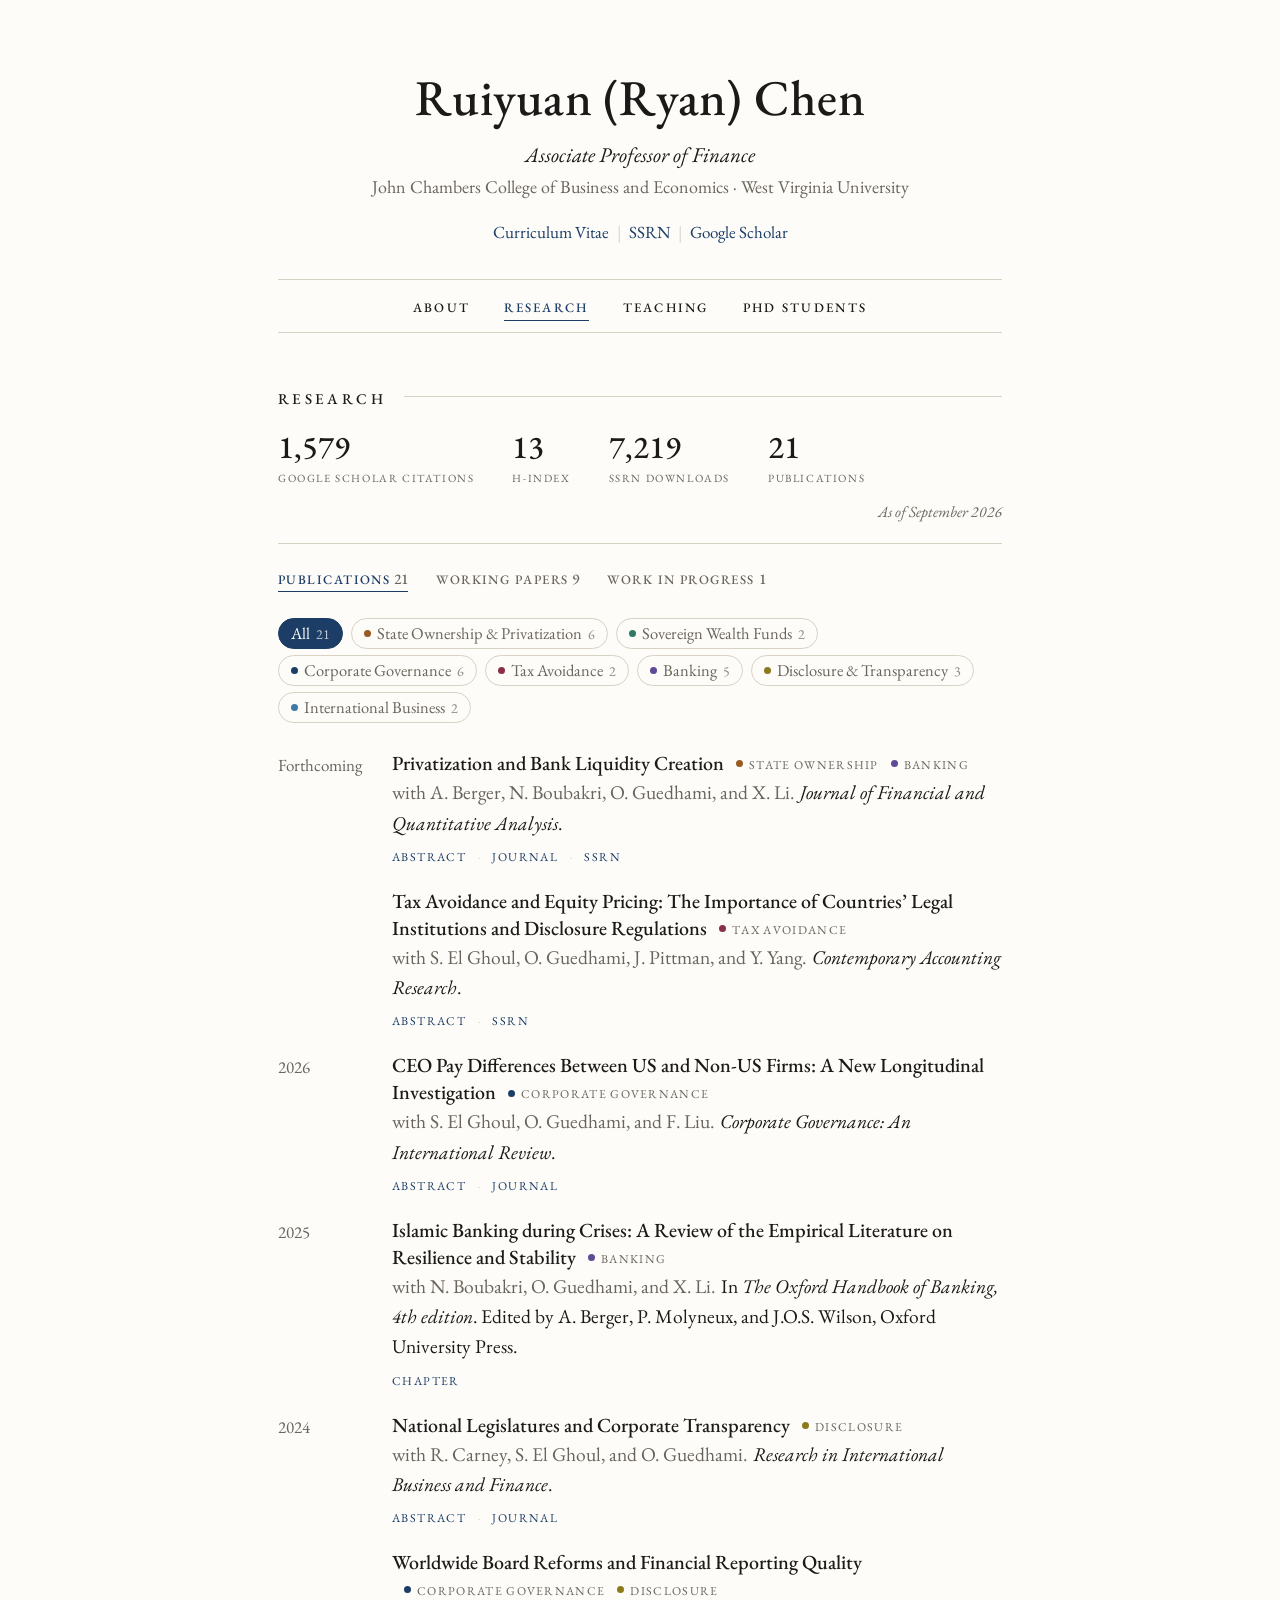
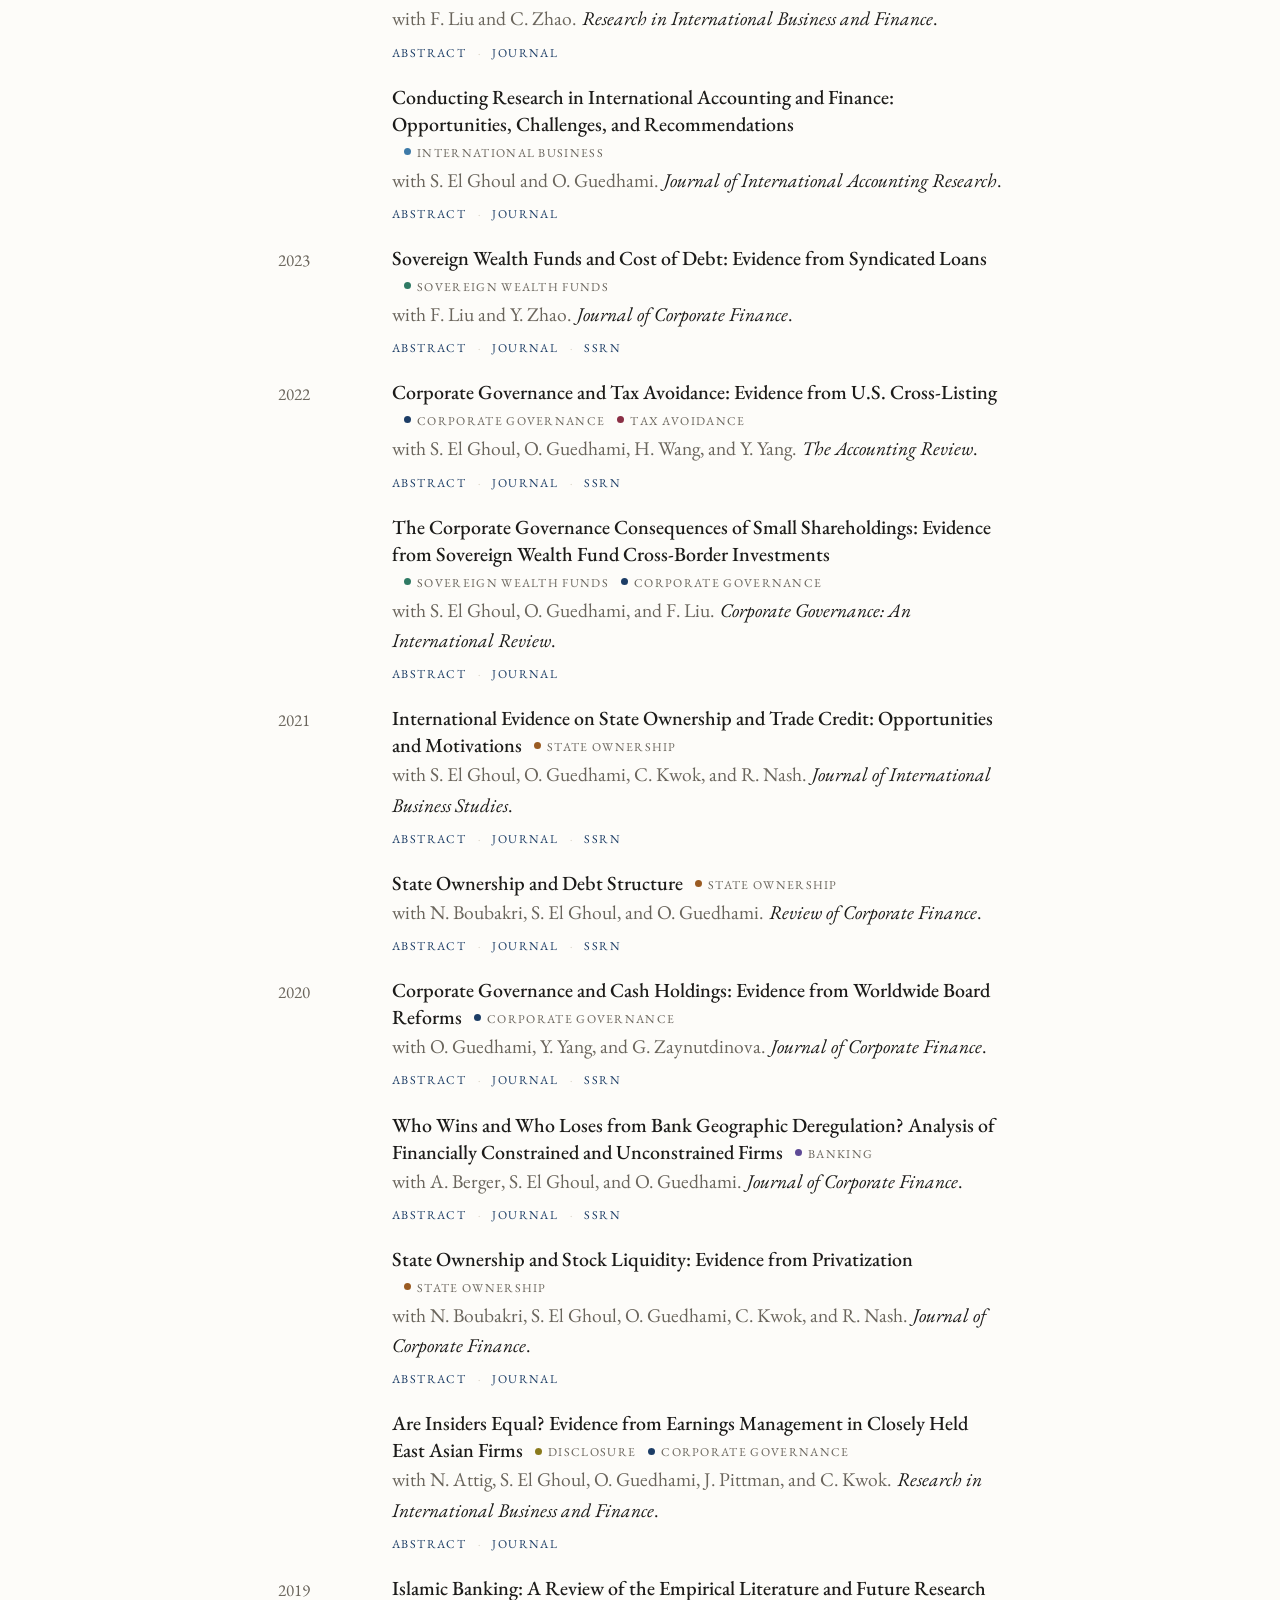
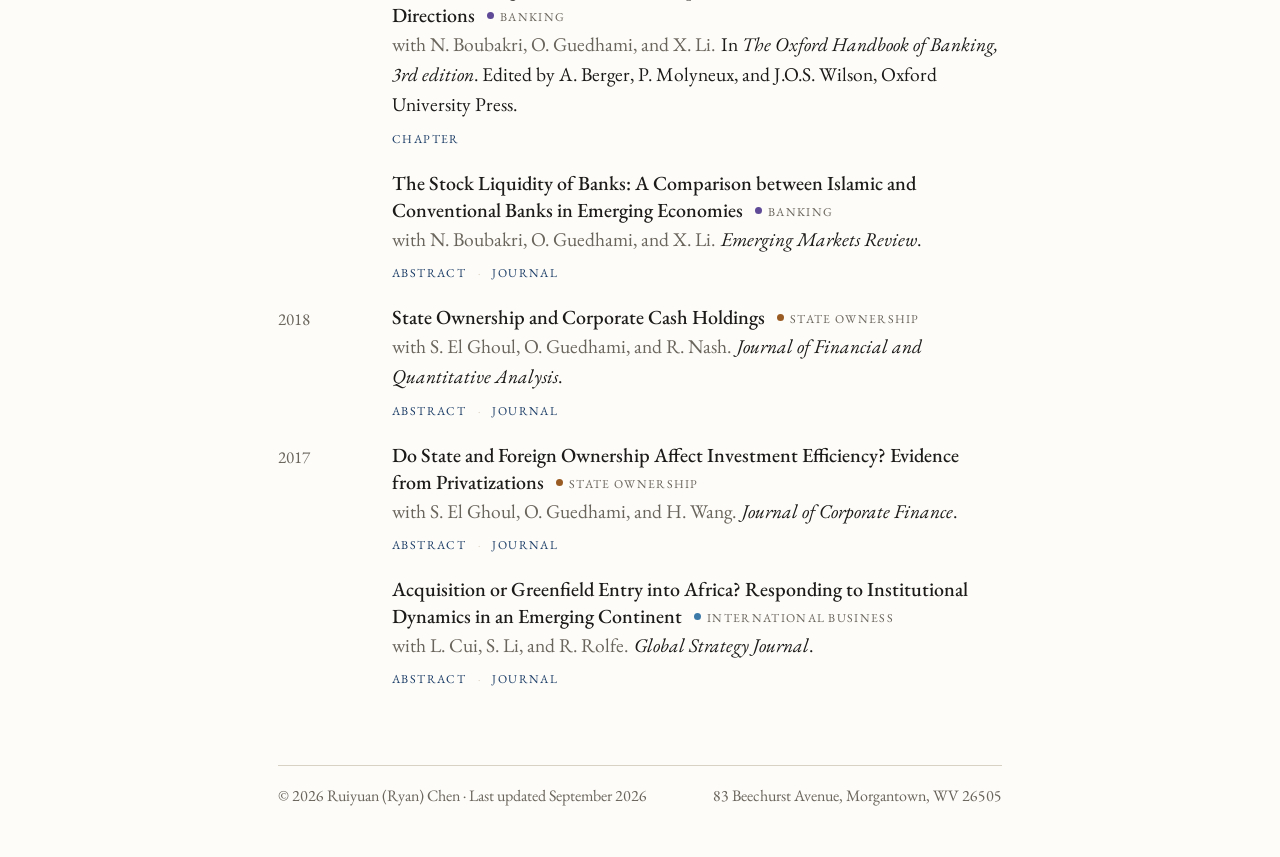
==== commit 7e764c01: "Add files via upload" ====
--- a/publications.html
+++ b/publications.html
@@ -5,7 +5,7 @@
 <meta name="viewport" content="width=device-width, initial-scale=1">
 <title>Publications | Ruiyuan (Ryan) Chen</title>
 <meta name="description" content="Publications of Ruiyuan (Ryan) Chen, Associate Professor of Finance, West Virginia University.">
-<link rel="stylesheet" href="style.css?v=20260923b">
+<link rel="stylesheet" href="style.css?v=20260923c">
 </head>
 <body>
 <div class="wrap">
@@ -14,9 +14,9 @@
     <p class="title-line">Associate Professor of Finance</p>
     <p class="inst">John Chambers College of Business and Economics · West Virginia University</p>
     <p class="contact">
-      <a href="mailto:ruiyuan.chen@mail.wvu.edu">ruiyuan.chen@mail.wvu.edu</a><span class="sep">|</span><a href="cv.pdf">Curriculum Vitae</a><span class="sep">|</span><a href="https://papers.ssrn.com/sol3/cf_dev/AbsByAuth.cfm?per_id=2332432">SSRN</a><span class="sep">|</span><a href="https://scholar.google.com/citations?user=NvqcCCMAAAAJ&amp;hl=en">Google Scholar</a>
+      <a href="cv.pdf">Curriculum Vitae</a><span class="sep">|</span><a href="https://papers.ssrn.com/sol3/cf_dev/AbsByAuth.cfm?per_id=2332432">SSRN</a><span class="sep">|</span><a href="https://scholar.google.com/citations?user=NvqcCCMAAAAJ&amp;hl=en">Google Scholar</a>
     </p>
-    <nav aria-label="Sections"><a href="index.html">About</a><a href="publications.html" aria-current="page">Research</a><a href="teaching.html">Teaching</a><a href="students.html">Students</a></nav>
+    <nav aria-label="Sections"><a href="index.html">About</a><a href="publications.html" aria-current="page">Research</a><a href="teaching.html">Teaching</a><a href="students.html">PhD Students</a></nav>
   </header>
   <main>
     <section id="research">
--- a/style.css
+++ b/style.css
@@ -105,14 +105,13 @@
   /* research statement */
   .statement { font-size: 25px; line-height: 1.38; margin: 0 0 26px; color: var(--text); text-wrap: balance; max-width: 34em; }
   /* metrics row */
-  .metrics { display: flex; flex-wrap: wrap; align-items: stretch; row-gap: 18px; margin: 0 0 30px; padding: 4px 0 20px; border-bottom: 1px solid var(--rule); }
-  .metrics .m { display: flex; flex-direction: column; gap: 6px; color: var(--text); padding: 2px 34px; border-left: 1px solid var(--rule); }
-  .metrics .m:first-child { padding-left: 0; border-left: 0; }
+  .metrics { display: flex; flex-wrap: wrap; align-items: flex-end; gap: 10px 38px; margin: -4px 0 26px; padding: 0 0 16px; border-bottom: 1px solid var(--rule); }
+  .metrics .m { display: flex; flex-direction: column; color: var(--text); }
   .metrics .m:hover { text-decoration: none; }
   .metrics .m:hover b { color: var(--link); }
-  .metrics b { font-weight: 500; font-size: 32px; line-height: 1; font-variant-numeric: lining-nums tabular-nums; }
-  .metrics span { font-variant-caps: all-small-caps; letter-spacing: .1em; font-size: 16px; line-height: 1.2; color: var(--muted); }
-  .metrics .asof { flex-basis: 100%; margin: 0; font-style: italic; font-size: 15.5px; color: var(--muted); }
+  .metrics b { font-weight: 500; font-size: 32px; line-height: 1.05; font-variant-numeric: lining-nums tabular-nums; }
+  .metrics span { font-variant-caps: all-small-caps; letter-spacing: .1em; font-size: 16px; color: var(--muted); }
+  .metrics .asof { margin: 0 0 3px auto; font-style: italic; font-size: 15.5px; color: var(--muted); }
   /* topic colours: one dot per topic */
   .t-so { --c: #9a5b22; } .t-swf { --c: #2f7a64; } .t-cg { --c: #1c3d66; } .t-tax { --c: #8a2f45; }
   .t-bank { --c: #5e4a96; } .t-disc { --c: #8a7a1c; } .t-ib { --c: #3d7aa8; }
@@ -138,8 +137,20 @@
   .tag:hover { color: var(--text); }
   @media (max-width: 680px) {
     .statement { font-size: 21.5px; }
-    .metrics .m { flex: 0 0 50%; padding: 2px 12px 2px 0; border-left: 0; } .metrics b { font-size: 27px; }
+    .metrics { gap: 10px 26px; } .metrics b { font-size: 27px; } .metrics .asof { margin-left: 0; width: 100%; }
     .entry .t .tags { display: flex; margin: 4px 0 0; }
     .topic { font-size: 15.5px; }
     .empty { padding-left: 0; }
   }
+
+  .facts.edu { grid-template-columns: 1fr; }
+  .edu li { display: flex; justify-content: space-between; align-items: baseline; gap: 2px 24px; flex-wrap: wrap; }
+  .edu .yr2 { color: var(--muted); font-variant-numeric: lining-nums tabular-nums; white-space: nowrap; }
+  @media (max-width: 680px) {
+    .edu li { display: block; padding: 4px 0; }
+    .edu .yr2 { display: block; font-size: 16.5px; line-height: 1.3; }
+  }
+  @media (max-width: 430px) {
+    header nav { gap: 6px 15px; }
+    header nav a { font-size: 16px; letter-spacing: .08em; }
+  }
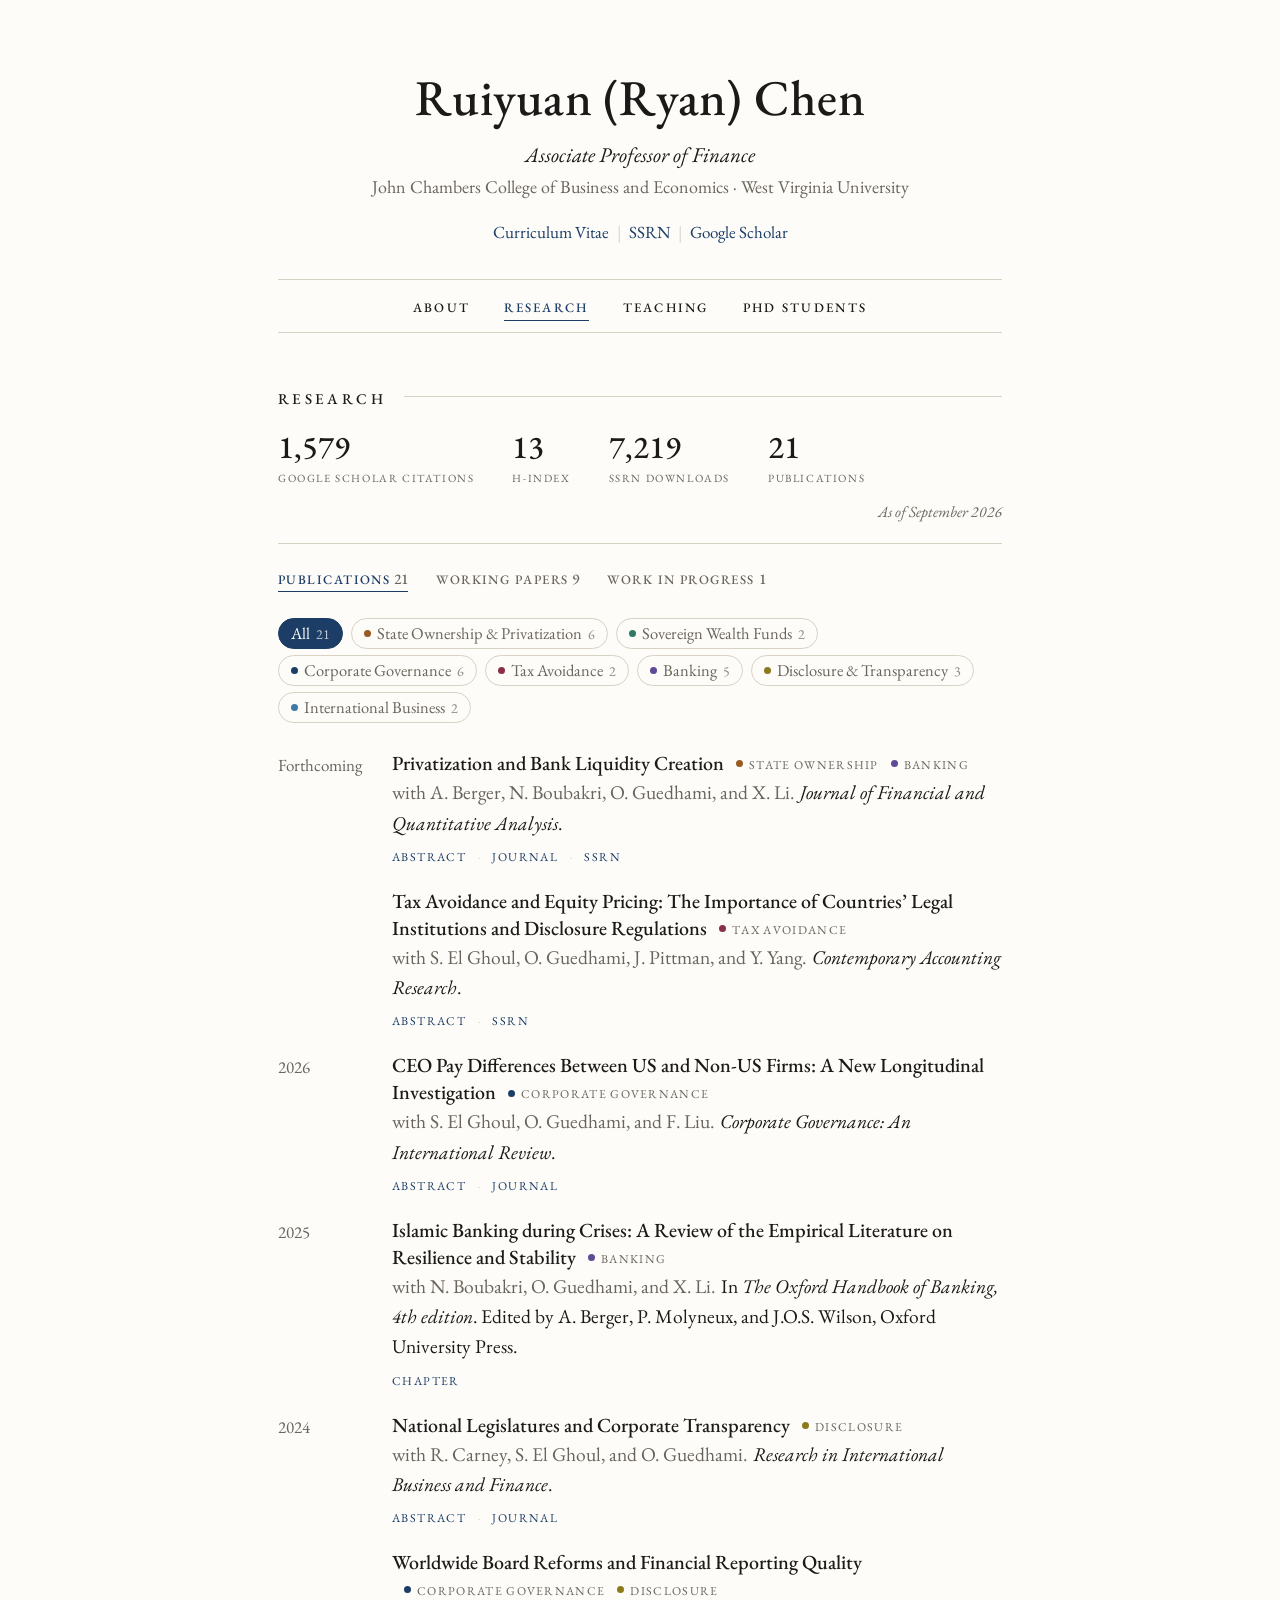
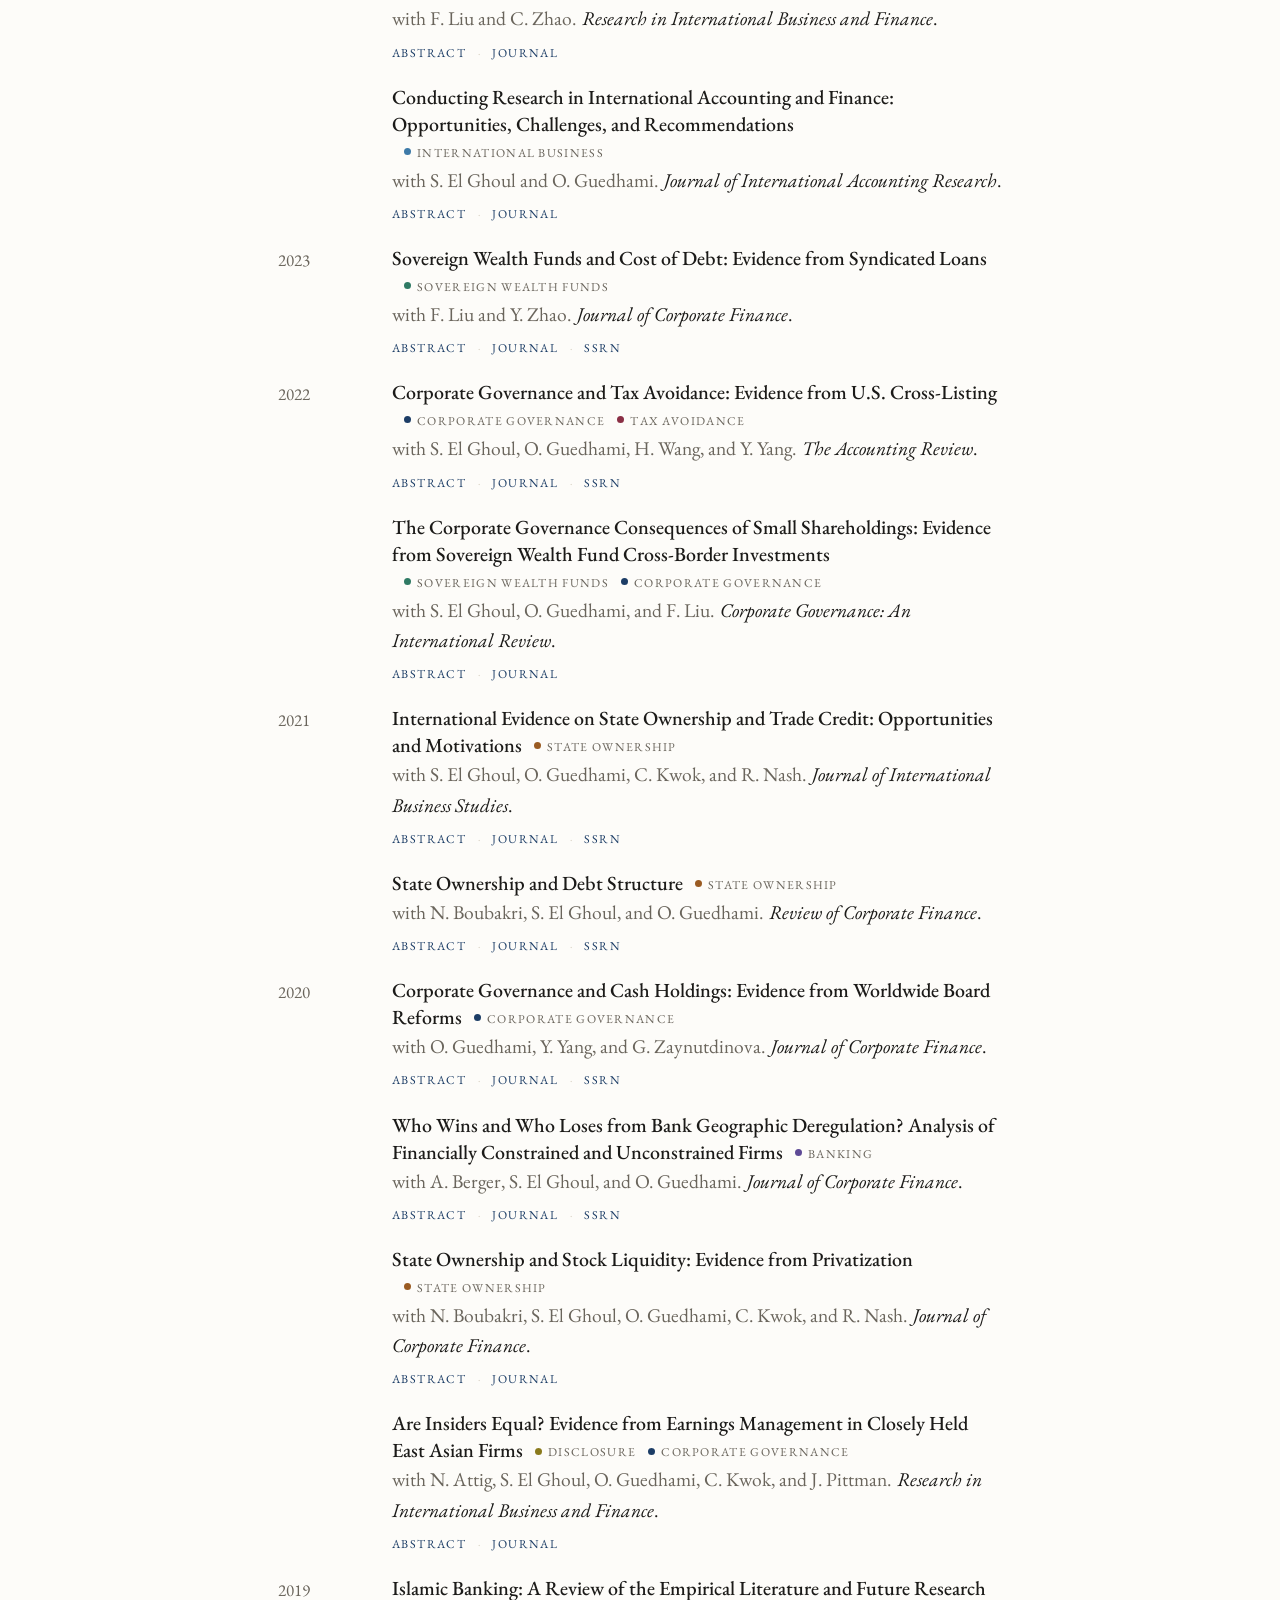
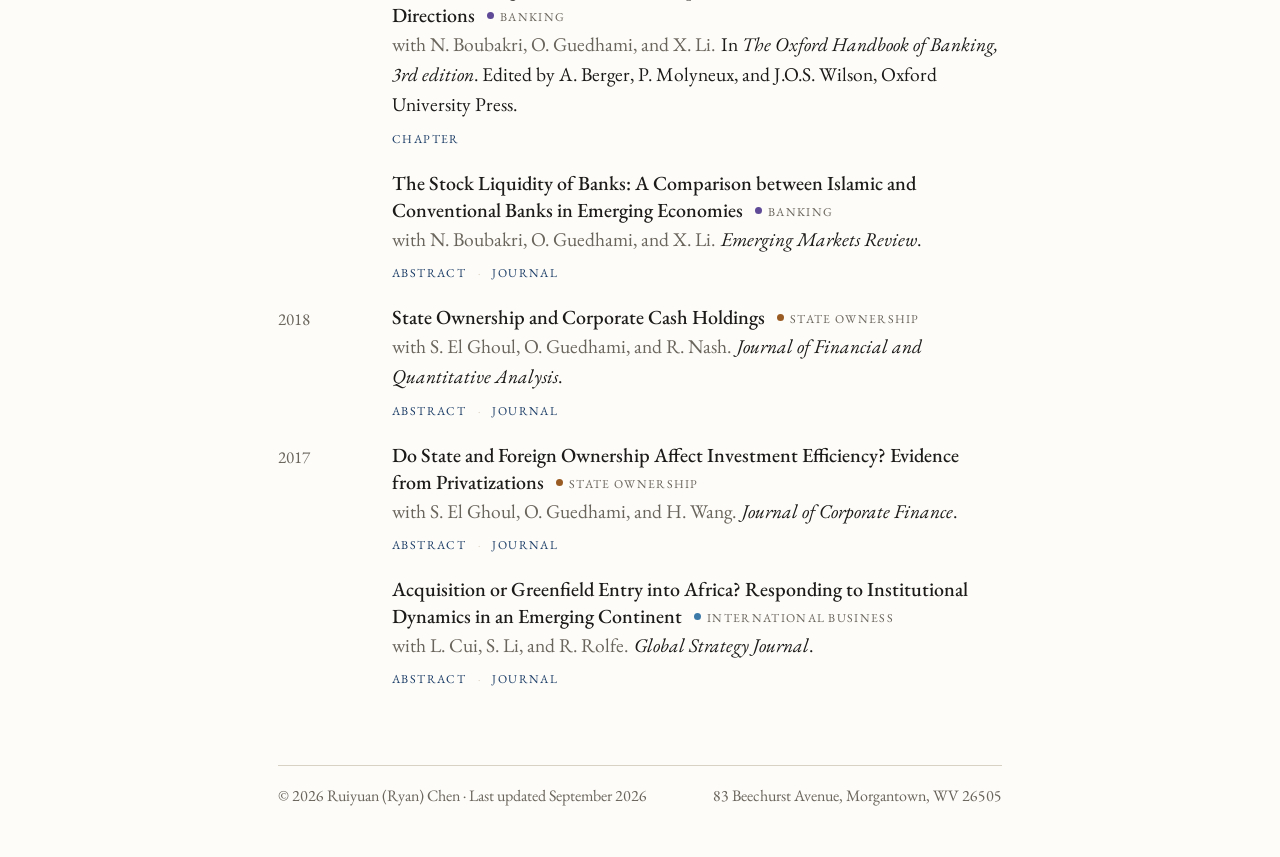
==== commit 22244896: "Add files via upload" ====
--- a/publications.html
+++ b/publications.html
@@ -5,7 +5,7 @@
 <meta name="viewport" content="width=device-width, initial-scale=1">
 <title>Publications | Ruiyuan (Ryan) Chen</title>
 <meta name="description" content="Publications of Ruiyuan (Ryan) Chen, Associate Professor of Finance, West Virginia University.">
-<link rel="stylesheet" href="style.css?v=20260923c">
+<link rel="stylesheet" href="style.css?v=20260923e">
 </head>
 <body>
 <div class="wrap">
@@ -181,7 +181,7 @@
   <span class="yr"></span>
   <div>
     <span class="t"><a href="https://doi.org/10.1016/j.ribaf.2020.101243">Are Insiders Equal? Evidence from Earnings Management in Closely Held East Asian Firms</a><span class="tags"><button type="button" class="tag" data-topic="disc" title="Show all Disclosure &amp; Transparency papers"><i class="dot t-disc" aria-hidden="true"></i>Disclosure</button><button type="button" class="tag" data-topic="cg" title="Show all Corporate Governance papers"><i class="dot t-cg" aria-hidden="true"></i>Corporate Governance</button></span></span>
-    <span class="a">with N. Attig, S. El Ghoul, O. Guedhami, J. Pittman, and C. Kwok.</span>
+    <span class="a">with N. Attig, S. El Ghoul, O. Guedhami, C. Kwok, and J. Pittman.</span>
     <span class="v"><em>Research in International Business and Finance</em>.</span>
     <span class="lk"><button type="button" class="abs-toggle" aria-expanded="false" aria-controls="abs-16">Abstract</button> <span class="sep">·</span> <a href="https://doi.org/10.1016/j.ribaf.2020.101243">Journal</a></span>
     <div class="abstract" id="abs-16" hidden><p>In analyzing newly collected data on the ultimate ownership structure of publicly traded firms in nine East Asian economies, we contribute to international accounting research by providing evidence on earnings management in insider-controlled firms in this region. We find that family-controlled firms engage in less (more) accrual-based (real) earnings management than other insider-controlled firms. Our analysis suggests that controlling families, unlike other types of ultimate owners, tend to substitute real earnings management for accrual-based earnings management. To help empirically clarify the role that two incentives (entrenchment versus signaling) play in driving the substitution between real and accruals-based earnings management, we examine their valuation impact and find that both types negatively affect the future valuation of family firms. In another set of results consistent with expectations, we document that country-level investor protection and firm external financing demand shape the practice of earnings management in family-controlled firms.</p></div>
--- a/style.css
+++ b/style.css
@@ -101,6 +101,13 @@
   nav.subnav .n { font-variant-caps: normal; font-variant-numeric: lining-nums; letter-spacing: 0; font-size: 15px; margin-left: 4px; color: var(--muted); }
   @media (max-width: 680px) { nav.subnav { gap: 4px 18px; } nav.subnav a { font-size: 17px; } }
   .page-lede { margin: -6px 0 18px; color: var(--muted); font-style: italic; }
+  h3.first { margin-top: 0; }
+  .award { margin: -4px 0 30px; }
+  .award .lbl { font-variant-caps: all-small-caps; letter-spacing: .12em; font-size: 17px; font-weight: 500; color: var(--muted); margin-right: 12px; }
+  .teach .r3 { flex-basis: 100%; color: var(--muted); font-size: 17.5px; line-height: 1.45; margin-top: 2px; max-width: 40em; }
+  .teach .syl { font-variant-caps: all-small-caps; letter-spacing: .08em; margin-left: 4px; white-space: nowrap; }
+  .teach .syl.solo { margin-left: 0; }
+  @media (max-width: 680px) { .rows li { flex-direction: column; gap: 1px; } }
 
   /* research statement */
   .statement { font-size: 25px; line-height: 1.38; margin: 0 0 26px; color: var(--text); text-wrap: balance; max-width: 34em; }
